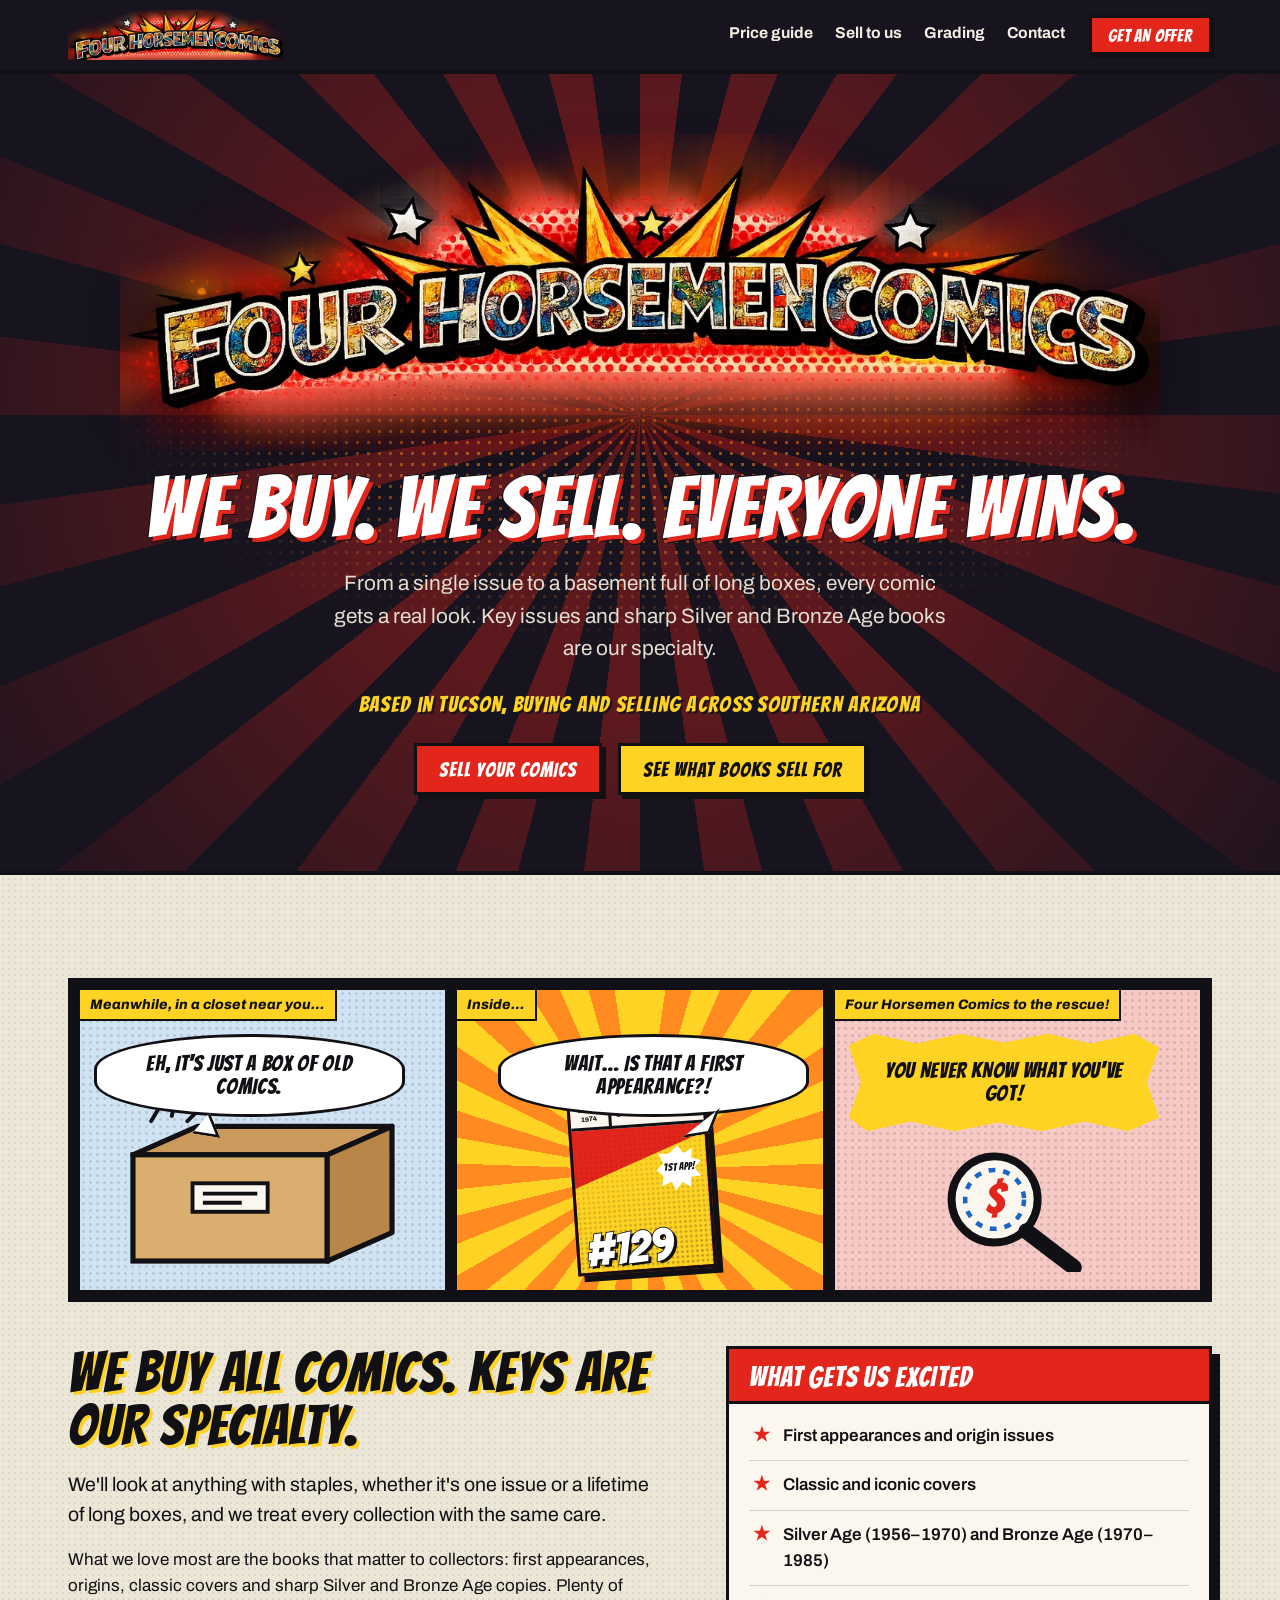
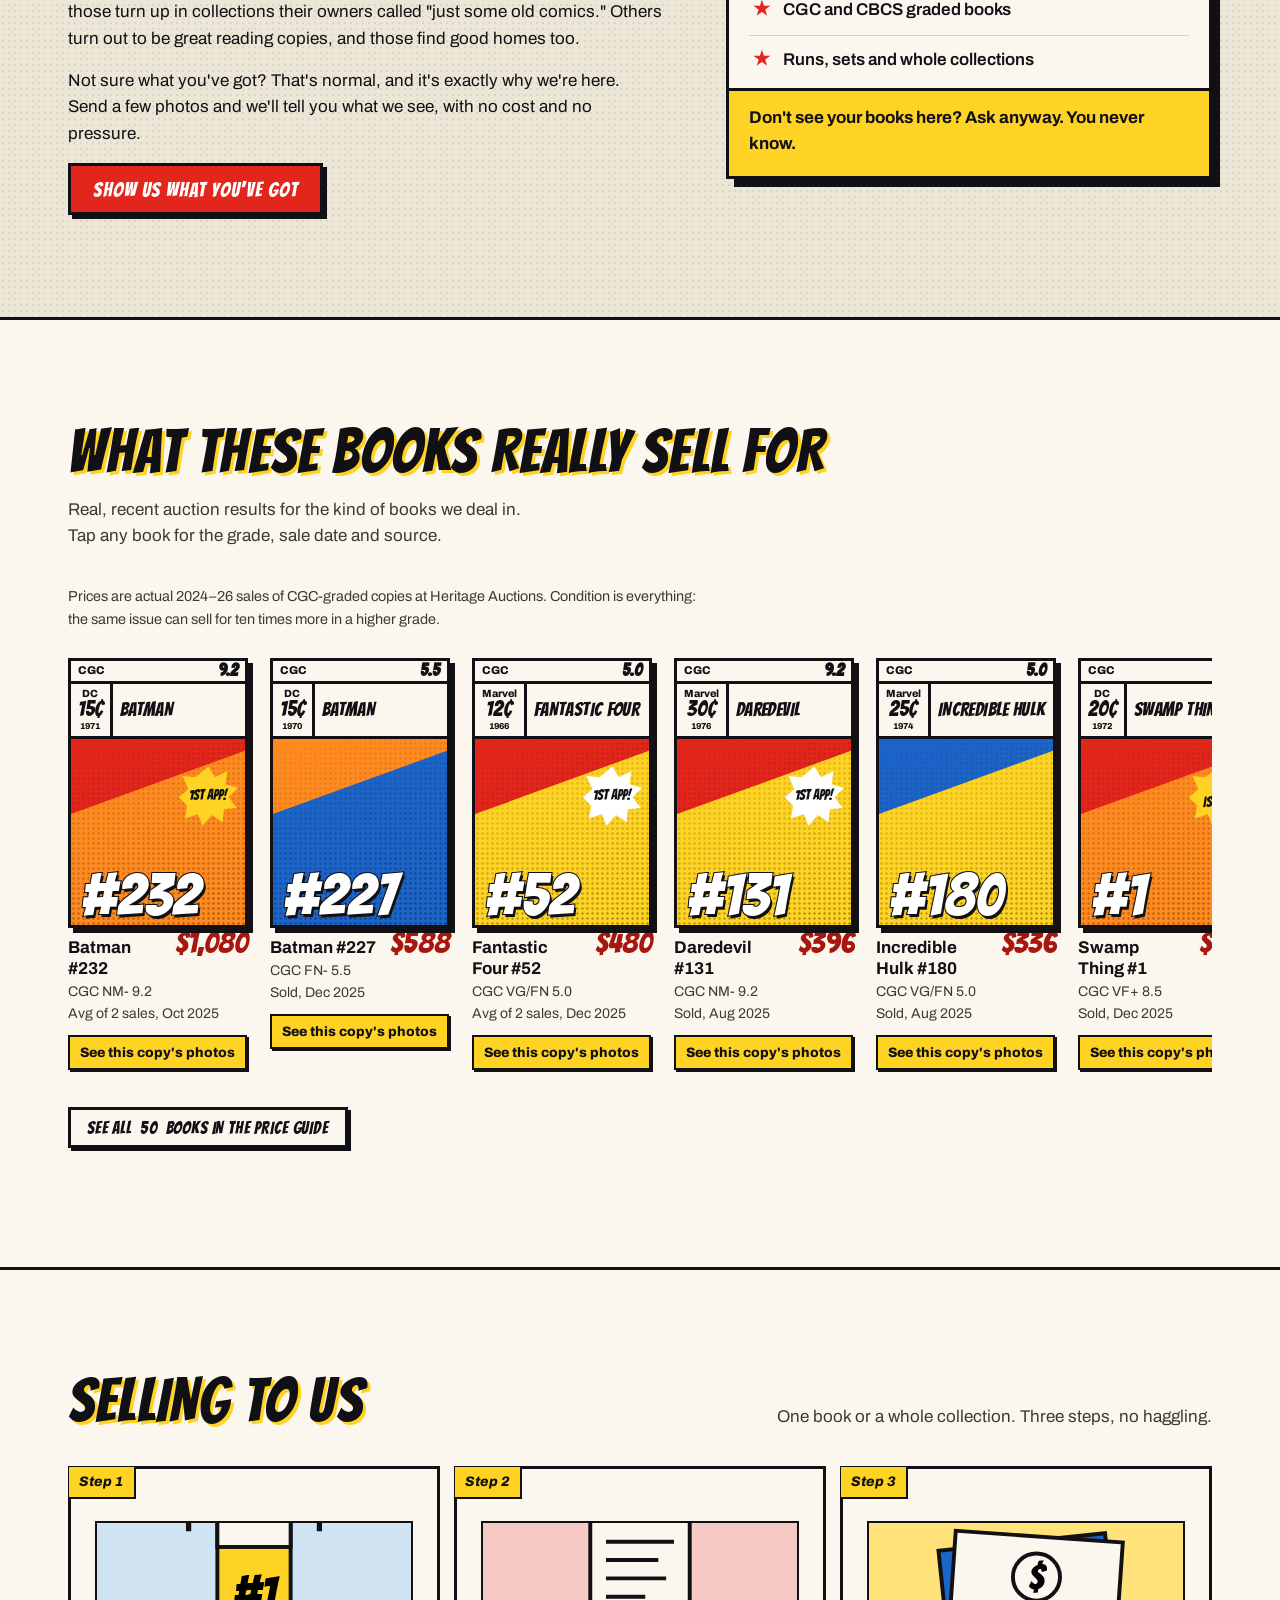
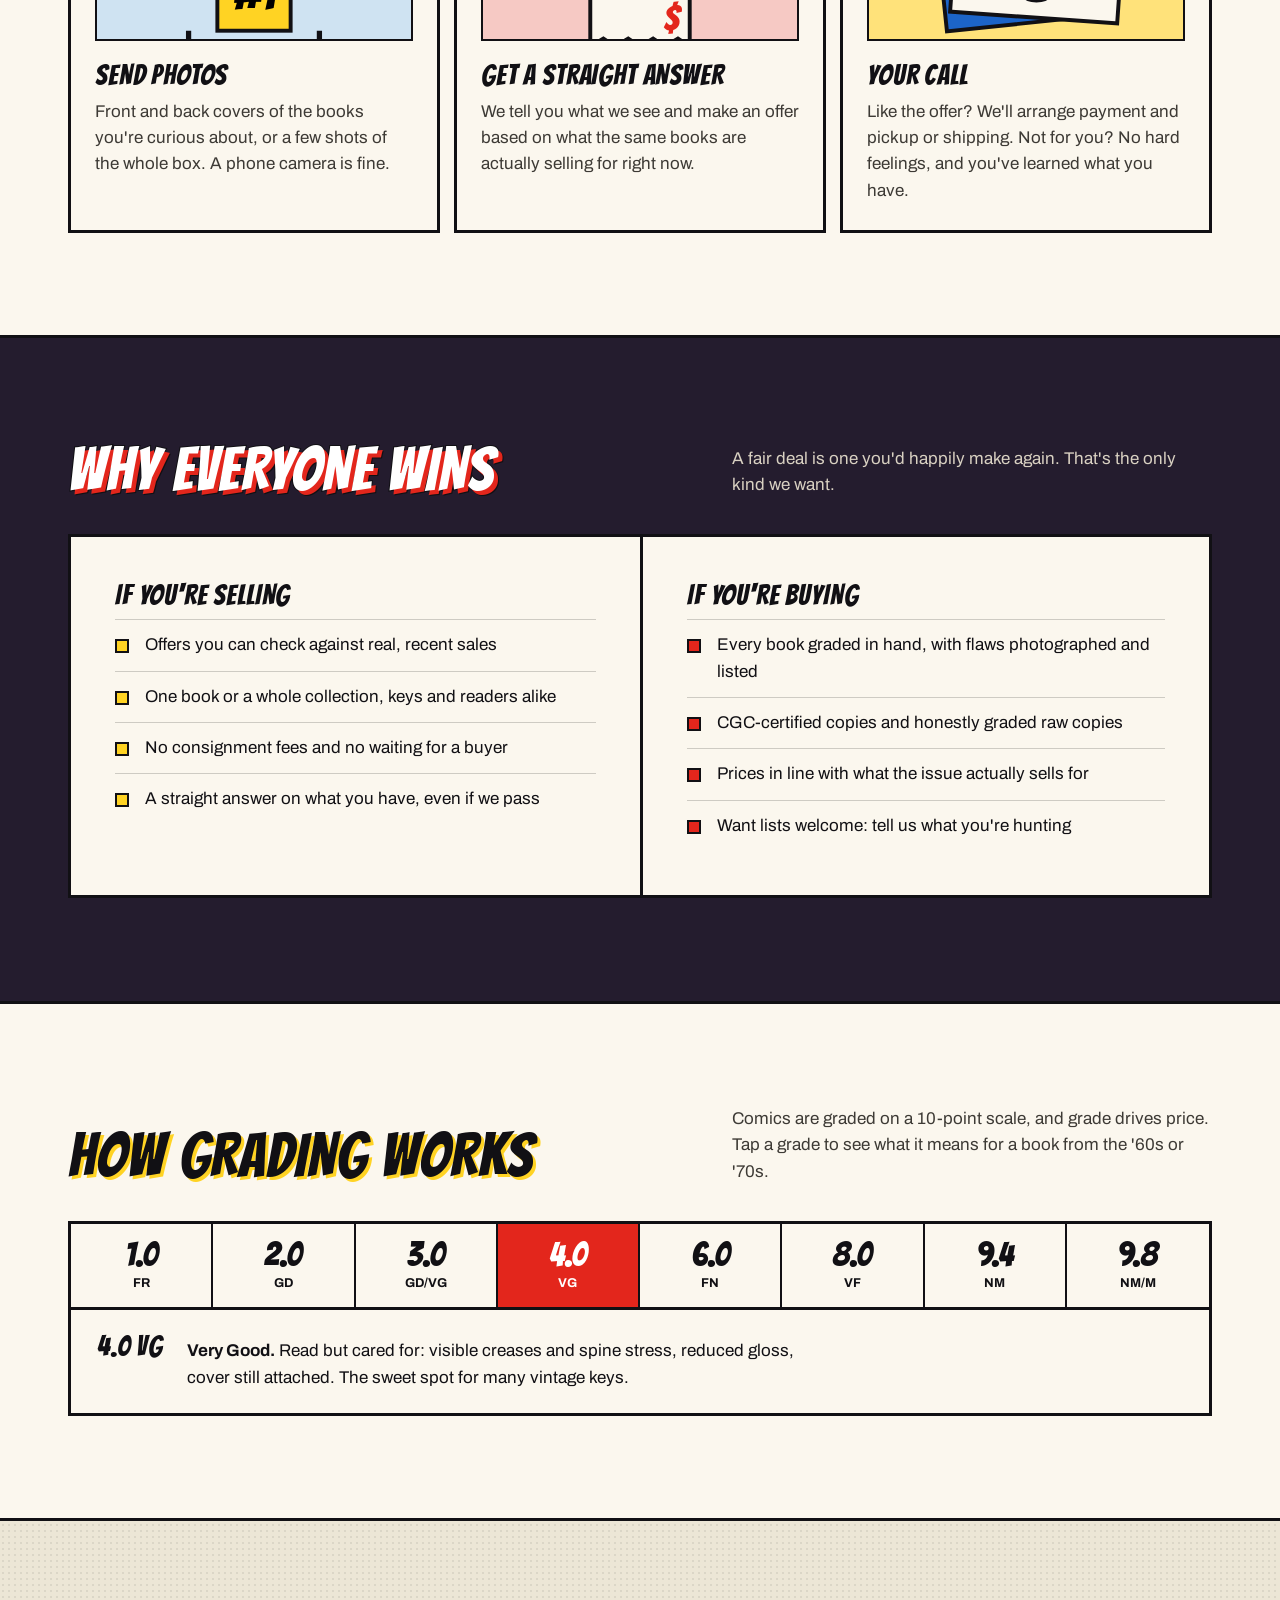
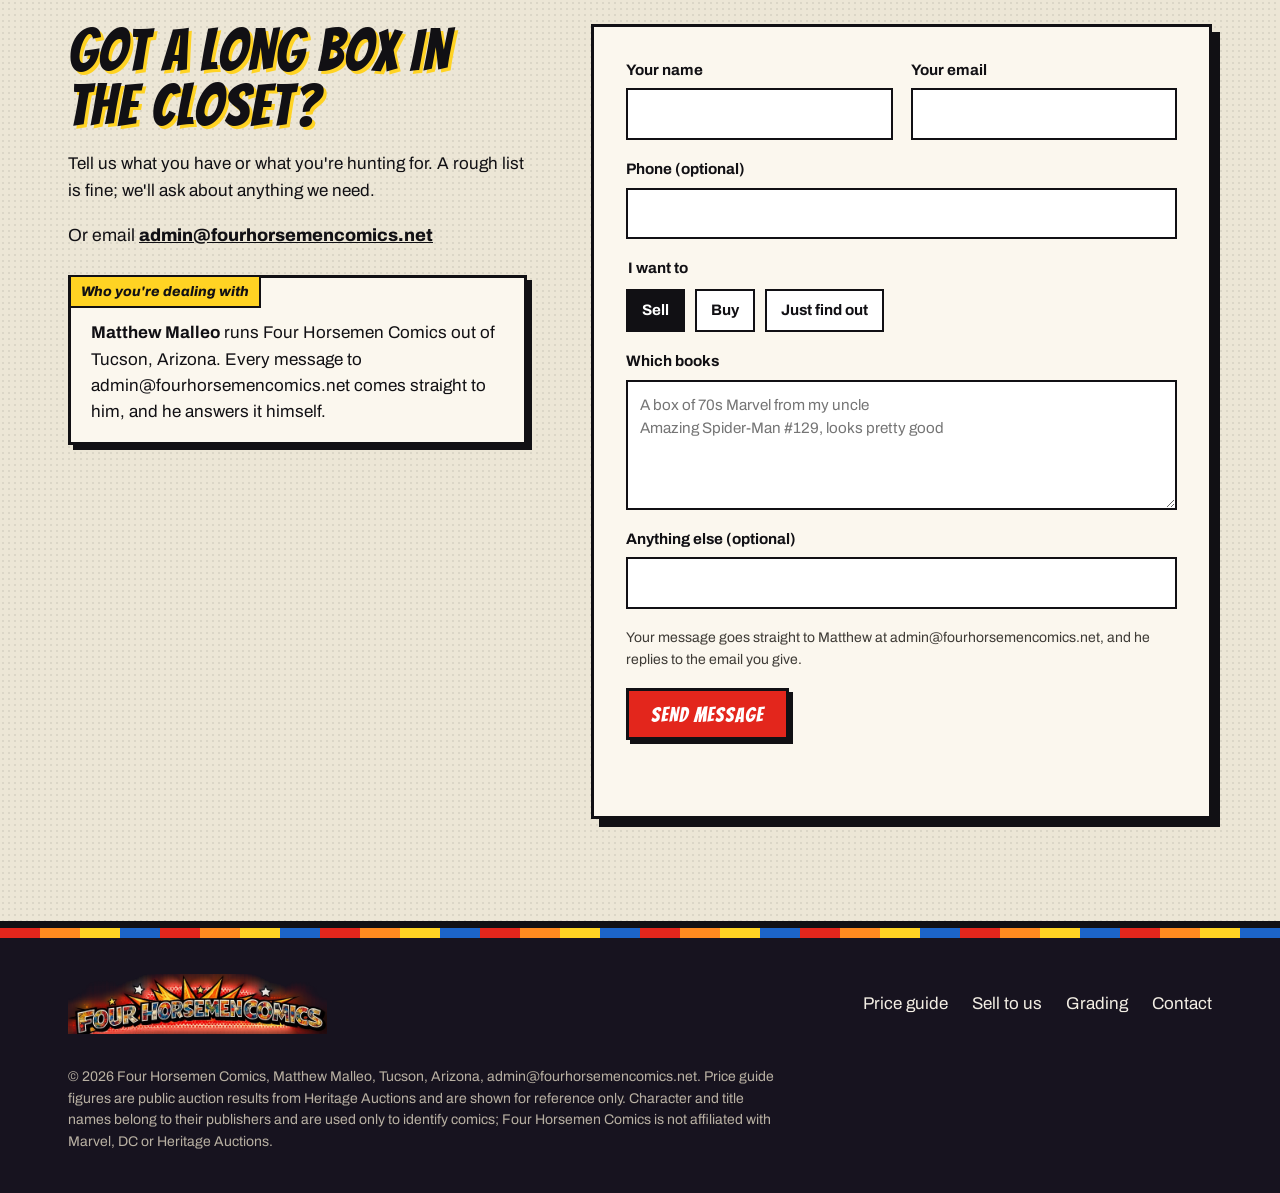
==== site/index.html @ 146f3c70 "Tucson / Southern Arizona; contact form sends straight to admin@ via /api/contact Co-Authored-By: Cl" ====
<!doctype html>
<html lang="en">
<head>
<meta charset="utf-8">
<meta name="viewport" content="width=device-width, initial-scale=1">
<title>Four Horsemen Comics | We buy and sell comics. Keys are our specialty.</title>
<meta name="description" content="Four Horsemen Comics, in Tucson, Arizona, buys and sells comics across Southern Arizona, from a single issue to whole collections, and specializes in key issues and high-grade Silver and Bronze Age books. Send photos for a free look.">
<link rel="icon" href="assets/logo.svg" type="image/svg+xml">
<meta name="theme-color" content="#17131F">
<meta property="og:title" content="Four Horsemen Comics">
<meta property="og:description" content="We buy. We sell. Everyone wins. You never know what's in the box.">
<meta property="og:type" content="website">
<meta property="og:url" content="https://fourhorsemencomics.net/">
<meta property="og:image" content="https://fourhorsemencomics.net/assets/og-image.jpg">
<link rel="preconnect" href="https://fonts.googleapis.com">
<link rel="preconnect" href="https://fonts.gstatic.com" crossorigin>
<link rel="stylesheet" href="https://fonts.googleapis.com/css2?family=Archivo:wght@400;600;700;800&family=Bangers&display=swap">
<link rel="stylesheet" href="assets/style.css?v=5">
</head>
<body>
<a class="visually-hidden" href="#main">Skip to content</a>

<header class="site-header">
  <div class="wrap">
    <a class="brand" href="./"><img src="assets/logo-header.webp" alt="Four Horsemen Comics" width="640" height="148"></a>
    <nav class="nav" id="nav" aria-label="Main">
      <a href="prices.html">Price guide</a>
      <a href="#sell">Sell to us</a>
      <a href="#grading">Grading</a>
      <a href="#contact">Contact</a>
    </nav>
    <a class="btn small red header-cta" href="#contact">Get an offer</a>
    <button class="btn small menu-btn" type="button" aria-expanded="false" aria-controls="nav">Menu</button>
  </div>
</header>

<main id="main">
  <section class="hero">
    <div class="wrap">
      <img class="hero-logo" data-slam src="assets/logo-hero.webp" alt="Four Horsemen Comics" width="1400" height="427">
      <h1 class="pow pow-light">We buy. We sell. Everyone wins.</h1>
      <p class="lede">From a single issue to a basement full of long boxes, every comic gets a real look. Key issues and sharp Silver and Bronze Age books are our specialty.</p>
      <p class="where">Based in Tucson, buying and selling across Southern Arizona</p>
      <div class="cta-row">
        <a class="btn red" href="#contact">Sell your comics</a>
        <a class="btn" href="prices.html">See what books sell for</a>
      </div>
    </div>
  </section>

  <section class="section" id="mission" aria-labelledby="mission-h">
    <div class="wrap">
      <div class="strip3" aria-label="A three-panel comic about finding a valuable book">
        <div class="panel p1">
          <span class="caption">Meanwhile, in a closet near you…</span>
          <p class="bubble">Eh, it's just a box of old comics.</p>
          <div class="art" aria-hidden="true">
            <svg viewBox="0 0 220 130" width="78%">
              <path d="M10 40 L60 18 L210 18 L160 40 Z" fill="#C99A5B" stroke="#111014" stroke-width="4" stroke-linejoin="round"/>
              <rect x="10" y="40" width="150" height="82" fill="#D9AE6E" stroke="#111014" stroke-width="4"/>
              <path d="M160 40 L210 18 L210 100 L160 122 Z" fill="#B88648" stroke="#111014" stroke-width="4" stroke-linejoin="round"/>
              <rect x="56" y="62" width="58" height="22" fill="#FBF7EE" stroke="#111014" stroke-width="3"/>
              <path d="M64 70h42M64 77h30" stroke="#111014" stroke-width="3"/>
              <path d="M24 14 l6 -10 M40 10 l2 -10 M52 14 l8 -8" stroke="#111014" stroke-width="3" stroke-linecap="round"/>
            </svg>
          </div>
        </div>
        <div class="panel p2">
          <span class="caption">Inside…</span>
          <p class="bubble right">Wait… is that a first appearance?!</p>
          <div class="art" id="strip-cover" aria-hidden="true"></div>
        </div>
        <div class="panel p3">
          <span class="caption">Four Horsemen Comics to the rescue!</span>
          <p class="bubble shout">You never know what you've got!</p>
          <div class="art" aria-hidden="true">
            <svg viewBox="0 0 200 120" width="62%">
              <circle cx="80" cy="56" r="38" fill="#FBF7EE" stroke="#111014" stroke-width="7"/>
              <circle cx="80" cy="56" r="26" fill="none" stroke="#1C64C8" stroke-width="4" stroke-dasharray="6 7"/>
              <path d="M108 84 L150 116" stroke="#111014" stroke-width="14" stroke-linecap="round"/>
              <text x="80" y="70" text-anchor="middle" font-family="Bangers, Impact" font-size="40" fill="#E3261C">$</text>
            </svg>
          </div>
        </div>
      </div>

      <div class="mission">
        <div>
          <h2 class="pow pow-dark" id="mission-h">We buy all comics. Keys are our specialty.</h2>
          <p class="big">We'll look at anything with staples, whether it's one issue or a lifetime of long boxes, and we treat every collection with the same care.</p>
          <p>What we love most are the books that matter to collectors: first appearances, origins, classic covers and sharp Silver and Bronze Age copies. Plenty of those turn up in collections their owners called "just some old comics." Others turn out to be great reading copies, and those find good homes too.</p>
          <p>Not sure what you've got? That's normal, and it's exactly why we're here. Send a few photos and we'll tell you what we see, with no cost and no pressure.</p>
          <div class="cta-row"><a class="btn red" href="#contact">Show us what you've got</a></div>
        </div>
        <aside class="lookfor">
          <h3>What gets us excited</h3>
          <ul>
            <li>First appearances and origin issues</li>
            <li>Classic and iconic covers</li>
            <li>Silver Age (1956–1970) and Bronze Age (1970–1985)</li>
            <li>CGC and CBCS graded books</li>
            <li>Runs, sets and whole collections</li>
          </ul>
          <p>Don't see your books here? Ask anyway. You never know.</p>
        </aside>
      </div>
    </div>
  </section>

  <section class="section alt" aria-labelledby="market-h">
    <div class="wrap">
      <div class="section-head">
        <h2 class="pow pow-dark" id="market-h">What these books really sell for</h2>
        <p>Real, recent auction results for the kind of books we deal in. Tap any book for the grade, sale date and source.</p>
      </div>
      <p class="data-note" id="market-note">Prices are actual 2024–26 sales of CGC-graded copies at Heritage Auctions. Condition is everything: the same issue can sell for ten times more in a higher grade.</p>
      <div class="strip" id="market-strip"></div>
      <p><a class="btn ghost small" href="prices.html">See all <span id="market-count">50</span> books in the price guide</a></p>
    </div>
  </section>

  <section class="section" id="sold-by-us" aria-labelledby="sold-h" hidden>
    <div class="wrap">
      <div class="section-head">
        <h2 class="pow pow-dark" id="sold-h">Sold by Four Horsemen</h2>
        <p>Books we've sold, with the grade and the price they brought.</p>
      </div>
      <div class="strip" id="sold-strip"></div>
    </div>
  </section>

  <section class="section alt" id="sell" aria-labelledby="sell-h">
    <div class="wrap">
      <div class="section-head">
        <h2 class="pow pow-dark" id="sell-h">Selling to us</h2>
        <p>One book or a whole collection. Three steps, no haggling.</p>
      </div>
      <ol class="panels">
        <li class="panel">
          <span class="caption">Step 1</span>
          <div class="art" style="background:#CFE3F2">
            <svg viewBox="0 0 240 120" width="100%" height="100%" preserveAspectRatio="xMidYMid slice" aria-hidden="true">
              <rect x="92" y="14" width="56" height="84" fill="#FFD323" stroke="#111014" stroke-width="3"/>
              <rect x="92" y="14" width="56" height="20" fill="#FBF7EE" stroke="#111014" stroke-width="3"/>
              <text x="120" y="82" font-family="Bangers, Impact" font-size="36" text-anchor="middle">#1</text>
              <path d="M70 6h16M70 6v16M170 6h-16M170 6v16M70 114h16M70 114v-16M170 114h-16M170 114v-16" stroke="#111014" stroke-width="4" fill="none"/>
            </svg>
          </div>
          <h3>Send photos</h3>
          <p>Front and back covers of the books you're curious about, or a few shots of the whole box. A phone camera is fine.</p>
        </li>
        <li class="panel">
          <span class="caption">Step 2</span>
          <div class="art" style="background:#F6C9C4">
            <svg viewBox="0 0 240 120" width="100%" height="100%" preserveAspectRatio="xMidYMid slice" aria-hidden="true">
              <path d="M82 10h76v100l-9-6-10 6-9-6-10 6-9-6-10 6-9-6-10 6z" fill="#FBF7EE" stroke="#111014" stroke-width="3"/>
              <path d="M94 30h52M94 44h40M94 58h46M94 72h30" stroke="#111014" stroke-width="3"/>
              <text x="150" y="98" font-family="Bangers, Impact" font-size="28" text-anchor="end" fill="#E3261C">$</text>
            </svg>
          </div>
          <h3>Get a straight answer</h3>
          <p>We tell you what we see and make an offer based on what the same books are actually selling for right now.</p>
        </li>
        <li class="panel">
          <span class="caption">Step 3</span>
          <div class="art" style="background:#FFE27A">
            <svg viewBox="0 0 240 120" width="100%" height="100%" preserveAspectRatio="xMidYMid slice" aria-hidden="true">
              <rect x="56" y="30" width="128" height="62" fill="#1C64C8" stroke="#111014" stroke-width="3" transform="rotate(-6 120 61)"/>
              <rect x="64" y="26" width="128" height="62" fill="#FBF7EE" stroke="#111014" stroke-width="3" transform="rotate(4 128 57)"/>
              <circle cx="128" cy="57" r="18" fill="none" stroke="#111014" stroke-width="3"/>
              <text x="128" y="67" font-family="Bangers, Impact" font-size="28" text-anchor="middle">$</text>
            </svg>
          </div>
          <h3>Your call</h3>
          <p>Like the offer? We'll arrange payment and pickup or shipping. Not for you? No hard feelings, and you've learned what you have.</p>
        </li>
      </ol>
    </div>
  </section>

  <section class="section dark" id="why" aria-labelledby="why-h">
    <div class="wrap">
      <div class="section-head">
        <h2 class="pow pow-light" id="why-h">Why everyone wins</h2>
        <p>A fair deal is one you'd happily make again. That's the only kind we want.</p>
      </div>
      <div class="split">
        <div class="sellers">
          <h3>If you're selling</h3>
          <ul>
            <li>Offers you can check against real, recent sales</li>
            <li>One book or a whole collection, keys and readers alike</li>
            <li>No consignment fees and no waiting for a buyer</li>
            <li>A straight answer on what you have, even if we pass</li>
          </ul>
        </div>
        <div class="buyers">
          <h3>If you're buying</h3>
          <ul>
            <li>Every book graded in hand, with flaws photographed and listed</li>
            <li>CGC-certified copies and honestly graded raw copies</li>
            <li>Prices in line with what the issue actually sells for</li>
            <li>Want lists welcome: tell us what you're hunting</li>
          </ul>
        </div>
      </div>
    </div>
  </section>

  <section class="section alt" id="grading" aria-labelledby="grading-h">
    <div class="wrap">
      <div class="section-head">
        <h2 class="pow pow-dark" id="grading-h">How grading works</h2>
        <p>Comics are graded on a 10-point scale, and grade drives price. Tap a grade to see what it means for a book from the '60s or '70s.</p>
      </div>
      <div class="scale" id="scale" role="group" aria-label="Grades"></div>
      <div class="grade-detail" id="grade-detail" aria-live="polite"></div>
    </div>
  </section>

  <section class="section" id="contact" aria-labelledby="contact-h">
    <div class="wrap contact">
      <div>
        <h2 class="pow pow-dark" id="contact-h">Got a long box in the closet?</h2>
        <p>Tell us what you have or what you're hunting for. A rough list is fine; we'll ask about anything we need.</p>
        <p class="mail-line" data-email-wrap>Or email <a data-email href="mailto:admin@fourhorsemencomics.net">admin@fourhorsemencomics.net</a></p>
        <div class="owner-card">
          <p class="caption">Who you're dealing with</p>
          <p><strong>Matthew Malleo</strong> runs Four Horsemen Comics out of Tucson, Arizona. Every message to admin@fourhorsemencomics.net comes straight to him, and he answers it himself.</p>
        </div>
      </div>
      <form class="form" id="contact-form" novalidate>
        <div class="row">
          <label>Your name <input name="name" autocomplete="name" required></label>
          <label>Your email <input name="email" type="email" autocomplete="email" inputmode="email" required></label>
        </div>
        <label>Phone (optional) <input name="phone" type="tel" autocomplete="tel"></label>
        <label class="hp" aria-hidden="true">Leave this empty <input name="website" tabindex="-1" autocomplete="off"></label>
        <fieldset>
          <legend>I want to</legend>
          <label class="chip"><input type="radio" name="intent" value="Sell" checked><span>Sell</span></label>
          <label class="chip"><input type="radio" name="intent" value="Buy"><span>Buy</span></label>
          <label class="chip"><input type="radio" name="intent" value="Get a book looked at"><span>Just find out</span></label>
        </fieldset>
        <label>Which books <textarea name="books" placeholder="A box of 70s Marvel from my uncle&#10;Amazing Spider-Man #129, looks pretty good" required></textarea></label>
        <label>Anything else (optional) <input name="message"></label>
        <p class="hint">Your message goes straight to Matthew at admin@fourhorsemencomics.net, and he replies to the email you give.</p>
        <div><button class="btn red" type="submit">Send message</button></div>
        <p class="form-status" id="form-status" role="status"></p>
      </form>
    </div>
  </section>
</main>

<footer class="site-footer">
  <div class="burst-bar" aria-hidden="true"></div>
  <div class="wrap">
    <a class="brand" href="./"><img src="assets/logo-header.webp" alt="Four Horsemen Comics" width="640" height="148"></a>
    <nav aria-label="Footer">
      <a href="prices.html">Price guide</a>
      <a href="#sell">Sell to us</a>
      <a href="#grading">Grading</a>
      <a href="#contact">Contact</a>
    </nav>
    <p class="fine">© <span id="year">2026</span> Four Horsemen Comics, Matthew Malleo, Tucson, Arizona, <a href="mailto:admin@fourhorsemencomics.net">admin@fourhorsemencomics.net</a>. Price guide figures are public auction results from Heritage Auctions and are shown for reference only. Character and title names belong to their publishers and are used only to identify comics; Four Horsemen Comics is not affiliated with Marvel, DC or Heritage Auctions.</p>
  </div>
</footer>

<dialog class="detail" aria-label="Book details">
  <button class="btn small detail-close" type="button">Close</button>
  <div class="detail-body"></div>
</dialog>

<script src="assets/app.js?v=5" defer></script>
</body>
</html>
---- site/assets/style.css ----
/* Four Horsemen Comics. Built around the owner's logo: a red-hot starburst, halftone glow and
   collage lettering. Dark "night sky" panels for the big moments, newsprint for reading. */
:root {
  --paper: #ECE6D6;
  --paper-hi: #FBF7EE;
  --ink: #111014;
  --ink-soft: #3D3A35;
  --night: #17131F;
  --night-2: #241C2E;
  --red: #E3261C;
  --red-dark: #A8170F;
  --orange: #FF8A1F;
  --yellow: #FFD323;
  --blue: #1C64C8;
  --rule: 3px solid var(--ink);
  --display: "Bangers", "Impact", "Arial Narrow", sans-serif;
  --body: "Archivo", "Helvetica Neue", Arial, sans-serif;
  --gutter: clamp(16px, 4vw, 48px);
  --max: 1240px;
}

*, *::before, *::after { box-sizing: border-box; }
html { -webkit-text-size-adjust: 100%; }
body {
  margin: 0; background-color: var(--paper); color: var(--ink);
  background-image: radial-gradient(rgba(0,0,0,.07) 1px, transparent 1.3px); background-size: 6px 6px;
  font-family: var(--body); font-size: 1.0625rem; line-height: 1.55;
}
img, svg { display: block; max-width: 100%; }
a { color: inherit; }
:focus-visible { outline: 3px solid var(--blue); outline-offset: 3px; }
.wrap { max-width: var(--max); margin: 0 auto; padding: 0 var(--gutter); }
.visually-hidden { position: absolute !important; width: 1px; height: 1px; overflow: hidden; clip: rect(0 0 0 0); white-space: nowrap; }

/* comic lettering: Bangers with an ink outline and an offset drop */
.pow { font-family: var(--display); font-weight: 400; letter-spacing: .02em; line-height: .95; text-transform: uppercase; }
.pow-light { color: #fff; -webkit-text-stroke: 2px var(--ink); paint-order: stroke fill; text-shadow: 4px 4px 0 var(--red), 5px 5px 0 var(--ink); }
.pow-dark { color: var(--ink); text-shadow: 3px 3px 0 var(--yellow); }

/* ---------- header ---------- */
.site-header { background: var(--night); border-bottom: 4px solid var(--ink); position: sticky; top: 0; z-index: 20; }
.site-header .wrap { display: flex; align-items: center; gap: 24px; min-height: 70px; }
.brand { margin-right: auto; display: block; }
.brand img { height: 50px; width: auto; }
.nav { display: flex; gap: 22px; align-items: center; }
.nav a { color: #F3EEE4; text-decoration: none; font-weight: 700; font-size: .98rem; padding: 6px 0; border-bottom: 3px solid transparent; }
.nav a:hover, .nav a[aria-current="page"] { border-bottom-color: var(--yellow); }

.btn {
  display: inline-flex; align-items: center; justify-content: center; gap: 8px; cursor: pointer;
  font: 400 1.25rem/1 var(--display); letter-spacing: .05em; text-transform: uppercase; text-decoration: none;
  padding: 14px 22px 12px; border: var(--rule); background: var(--yellow); color: var(--ink);
  box-shadow: 4px 4px 0 var(--ink); transition: transform .12s, box-shadow .12s;
}
.btn:hover { transform: translate(-1px, -1px); box-shadow: 5px 5px 0 var(--ink); }
.btn:active { transform: translate(3px, 3px); box-shadow: 1px 1px 0 var(--ink); }
.btn.red { background: var(--red); color: #fff; }
.btn.ghost { background: var(--paper-hi); }
.btn.small { font-size: 1.05rem; padding: 10px 16px 8px; box-shadow: 3px 3px 0 var(--ink); }
.btn.menu-btn { display: none; }

@media (max-width: 900px) {
  .btn.menu-btn { display: inline-flex; box-shadow: none; }
  .nav { display: none; position: absolute; left: 0; right: 0; top: 100%; flex-direction: column; align-items: stretch; gap: 0; background: var(--night); border-bottom: 4px solid var(--ink); }
  .nav.open { display: flex; }
  .nav a { padding: 14px var(--gutter); border-bottom: 1px solid rgba(255,255,255,.12); }
  .header-cta { display: none; }
  .brand img { height: 42px; }
}

/* ---------- hero: the logo on a starburst ---------- */
.hero { position: relative; overflow: hidden; background: var(--night); color: #F3EEE4; border-bottom: 4px solid var(--ink); isolation: isolate; }
.hero::before { /* rays */
  content: ""; position: absolute; inset: -40%; z-index: -2;
  background: repeating-conic-gradient(from 0deg at 50% 46%, rgba(227,38,28,.34) 0 7deg, transparent 7deg 15deg);
  -webkit-mask-image: radial-gradient(circle at 50% 46%, #000 0 22%, transparent 62%);
          mask-image: radial-gradient(circle at 50% 46%, #000 0 22%, transparent 62%);
}
.hero::after { /* halftone glow */
  content: ""; position: absolute; inset: 0; z-index: -1;
  background: radial-gradient(rgba(255,138,31,.55) 1.6px, transparent 2px) 0 0 / 11px 11px;
  -webkit-mask-image: radial-gradient(ellipse 55% 38% at 50% 44%, #000 0 30%, transparent 75%);
          mask-image: radial-gradient(ellipse 55% 38% at 50% 44%, #000 0 30%, transparent 75%);
}
.hero .wrap { text-align: center; padding-top: clamp(28px, 5vw, 60px); padding-bottom: clamp(44px, 6vw, 76px); }
.hero-logo { width: min(1040px, 100%); height: auto; margin: 0 auto; filter: drop-shadow(0 10px 18px rgba(0,0,0,.5)); }
.hero-logo.loading { animation: slam .7s cubic-bezier(.2,1.6,.4,1) both; }
@keyframes slam { 0% { transform: scale(.6) rotate(-4deg); opacity: 0; } 60% { opacity: 1; } 100% { transform: none; } }
.hero h1 { font-size: clamp(2.6rem, 7.5vw, 5.4rem); margin: clamp(4px, 1.5vw, 16px) 0 18px; }
.hero .lede { max-width: 52ch; margin: 0 auto 30px; font-size: clamp(1.05rem, 2.2vw, 1.3rem); color: #E4DDD0; }
.hero .cta-row { justify-content: center; }
.cta-row { display: flex; flex-wrap: wrap; gap: 16px; }
@media (prefers-reduced-motion: reduce) { .hero-logo.loading { animation: none; } }

/* ---------- sections ---------- */
.section { padding: clamp(56px, 8vw, 104px) 0; border-bottom: var(--rule); }
.section.alt { background: var(--paper-hi); }
.section.dark { background: var(--night-2); color: #F3EEE4; }
.section-head { display: flex; flex-wrap: wrap; align-items: end; justify-content: space-between; gap: 16px 32px; margin-bottom: 36px; }
.section-head h2 { font-size: clamp(2.4rem, 5.5vw, 3.8rem); margin: 0; }
.section-head p { margin: 0; max-width: 48ch; color: var(--ink-soft); }
.section.dark .section-head p { color: #D9D1C2; }
h3 { font-family: var(--display); font-weight: 400; letter-spacing: .03em; font-size: 1.75rem; line-height: 1; margin: 0 0 10px; text-transform: uppercase; }

/* caption box: the yellow narration box of a comic panel */
.caption { display: inline-block; background: var(--yellow); color: var(--ink); border: 2px solid var(--ink); padding: 4px 10px; font-weight: 800; font-size: .86rem; font-style: italic; }

/* ---------- "you never know" comic strip ---------- */
.strip3 { display: grid; grid-template-columns: 1fr 1fr 1fr; gap: 12px; padding: 12px; background: var(--ink); margin-bottom: 44px; }
.strip3 .panel { position: relative; background: var(--paper-hi); min-height: 300px; overflow: hidden; display: flex; flex-direction: column; justify-content: flex-end; }
.strip3 .panel .caption { position: absolute; top: 0; left: 0; border-width: 0 2px 2px 0; z-index: 2; }
.strip3 .art { position: absolute; inset: 0; display: grid; place-items: end center; padding-bottom: 18px; }
.strip3 .p1 { background: radial-gradient(rgba(0,0,0,.12) 1.2px, transparent 1.6px) 0 0 / 7px 7px, #CFE3F2; }
.strip3 .p2 { background: repeating-conic-gradient(from 0deg at 50% 60%, #FFD323 0 8deg, #FF8A1F 8deg 16deg); }
.strip3 .p3 { background: radial-gradient(rgba(0,0,0,.12) 1.2px, transparent 1.6px) 0 0 / 7px 7px, #F6C9C4; }
.bubble { position: relative; z-index: 3; margin: 44px 14px auto; align-self: flex-start; max-width: 85%; background: #fff; border: 3px solid var(--ink); border-radius: 50% / 42%; padding: 16px 20px; font-family: var(--display); font-size: 1.35rem; letter-spacing: .03em; line-height: 1.05; text-align: center; text-transform: uppercase; }
.bubble::after { content: ""; position: absolute; left: 30%; bottom: -22px; width: 26px; height: 26px; background: #fff; border-right: 3px solid var(--ink); border-bottom: 3px solid var(--ink); transform: skewX(30deg) rotate(10deg); clip-path: polygon(100% 0, 100% 100%, 0 100%); }
.bubble.right { align-self: flex-end; }
.bubble.right::after { left: auto; right: 30%; transform: skewX(-30deg) rotate(-10deg); }
.bubble.shout { border-radius: 0; clip-path: polygon(0 12%,8% 0,22% 10%,36% 0,50% 9%,64% 0,78% 10%,92% 0,100% 14%,96% 50%,100% 86%,90% 100%,76% 90%,62% 100%,48% 91%,34% 100%,20% 90%,6% 100%,0 86%,4% 50%); background: var(--yellow); padding: 26px 26px; border: 0; }
.bubble.shout::after { display: none; }
.strip3 .cover { width: 38%; transform: rotate(-4deg); box-shadow: 6px 6px 0 var(--ink); }
@media (max-width: 860px) { .strip3 { grid-template-columns: 1fr; } .strip3 .panel { min-height: 260px; } }

.mission { display: grid; grid-template-columns: minmax(0, 1.1fr) minmax(0, .9fr); gap: clamp(28px, 5vw, 64px); align-items: start; }
.mission h2 { font-size: clamp(2.3rem, 5vw, 3.5rem); margin: 0 0 18px; }
.mission p { margin: 0 0 16px; max-width: 60ch; }
.mission p.big { font-size: 1.22rem; }
.lookfor { border: var(--rule); background: var(--paper-hi); box-shadow: 8px 8px 0 var(--ink); }
.lookfor h3 { background: var(--red); color: #fff; margin: 0; padding: 14px 20px 10px; border-bottom: var(--rule); }
.lookfor ul { list-style: none; margin: 0; padding: 8px 20px 4px; }
.lookfor li { padding: 11px 0 11px 34px; border-bottom: 1px solid rgba(0,0,0,.15); position: relative; font-weight: 600; }
.lookfor li:last-child { border-bottom: 0; }
.lookfor li::before { content: "★"; position: absolute; left: 4px; top: 8px; color: var(--red); font-size: 1.2rem; }
.lookfor p { margin: 0; padding: 14px 20px 18px; border-top: var(--rule); background: var(--yellow); font-weight: 700; }
@media (max-width: 860px) { .mission { grid-template-columns: 1fr; } }

/* ---------- generated covers ---------- */
.cover {
  --c1: var(--blue); --c2: var(--red);
  position: relative; aspect-ratio: 2 / 3; border: var(--rule); background: var(--c1);
  overflow: hidden; color: var(--ink); isolation: isolate; container-type: inline-size;
}
.cover::before { content: ""; position: absolute; inset: 0; z-index: -2; background: var(--c2); clip-path: polygon(0 58%, 100% 34%, 100% 100%, 0 100%); }
.cover::after { content: ""; position: absolute; inset: 0; z-index: -1; background-image: radial-gradient(rgba(0,0,0,.28) 1.1px, transparent 1.5px); background-size: 5px 5px; -webkit-mask-image: linear-gradient(160deg, transparent 20%, #000 95%); mask-image: linear-gradient(160deg, transparent 20%, #000 95%); }
.cover .cv-top { display: flex; justify-content: space-between; align-items: stretch; border-bottom: 3px solid var(--ink); background: var(--paper-hi); }
.cover .cv-box { border-right: 3px solid var(--ink); padding: 3cqw 4cqw; text-align: center; font-weight: 800; line-height: 1; font-size: 6cqw; }
.cover .cv-box b { display: block; font-family: var(--display); font-weight: 400; font-size: 12cqw; }
.cover .cv-box i { display: block; font-style: normal; font-size: 5cqw; margin-top: 1cqw; }
.cover .cv-title { flex: 1; padding: 3cqw 4cqw; font-family: var(--display); letter-spacing: .02em; text-transform: uppercase; line-height: .9; font-size: 11cqw; display: flex; align-items: center; }
.cover .cv-num { position: absolute; left: 5cqw; bottom: 3cqw; font-family: var(--display); font-size: 34cqw; line-height: .8; color: #fff; -webkit-text-stroke: 1.2cqw var(--ink); paint-order: stroke fill; text-shadow: 1.6cqw 1.6cqw 0 var(--ink); }
.cover .cv-slab { position: absolute; left: 0; right: 0; top: 0; height: 13cqw; background: var(--paper-hi); border-bottom: 3px solid var(--ink); display: flex; align-items: center; justify-content: space-between; padding: 0 4cqw; font-weight: 800; font-size: 6.5cqw; z-index: 2; }
.cover .cv-slab span:last-child { font-family: var(--display); font-size: 10cqw; }
.cover.slabbed .cv-top { margin-top: 13cqw; }
.cover .cv-burst { position: absolute; right: 4cqw; top: 40%; width: 34cqw; aspect-ratio: 1; display: grid; place-items: center; text-align: center; background: var(--yellow); font-family: var(--display); font-size: 8cqw; line-height: 1; padding: 5cqw; clip-path: polygon(50% 0,61% 18%,82% 8%,79% 30%,100% 36%,84% 52%,98% 70%,76% 72%,74% 94%,56% 82%,40% 100%,32% 80%,10% 88%,14% 66%,0 52%,16% 38%,6% 16%,28% 18%); }
.cover img.photo { position: absolute; inset: 0; width: 100%; height: 100%; object-fit: cover; z-index: 1; }

/* ---------- price cards ---------- */
.grid { display: grid; grid-template-columns: repeat(auto-fill, minmax(190px, 1fr)); gap: 28px 22px; }
.card-wrap { display: flex; flex-direction: column; gap: 10px; }
.photo-link { align-self: flex-start; display: inline-block; font-weight: 800; font-size: .85rem; text-decoration: none; color: var(--ink); background: var(--yellow); border: 2px solid var(--ink); padding: 5px 10px; box-shadow: 2px 2px 0 var(--ink); }
.photo-link:hover { background: #fff; }
.card { flex-direction: column; gap: 12px; text-align: left; background: none; border: 0; padding: 0; font: inherit; color: inherit; cursor: pointer; }
.card .cover { box-shadow: 5px 5px 0 var(--ink); transition: transform .15s, box-shadow .15s; }
.card:hover .cover, .card:focus-visible .cover { transform: translate(-2px, -2px) rotate(-1deg); box-shadow: 7px 7px 0 var(--ink); }
.card-meta { display: grid; grid-template-columns: 1fr auto; gap: 2px 12px; align-items: baseline; }
.card-meta .t { font-weight: 700; line-height: 1.25; }
.card-meta .p { font-family: var(--display); font-size: 1.85rem; line-height: 1; color: var(--red-dark); }
.card-meta .g { grid-column: 1 / -1; font-size: .875rem; color: var(--ink-soft); }
.strip { display: grid; grid-auto-flow: column; grid-auto-columns: minmax(180px, 1fr); gap: 22px; overflow-x: auto; padding: 4px 8px 20px 0; scroll-snap-type: x proximity; }
.strip .card-wrap { scroll-snap-align: start; }
.data-note { margin: 0 0 24px; font-size: .9rem; color: var(--ink-soft); max-width: 80ch; }
@media (max-width: 520px) { .grid { grid-template-columns: repeat(2, minmax(0, 1fr)); gap: 24px 14px; } .card-meta .p { font-size: 1.5rem; } }

/* ---------- three steps ---------- */
.panels { display: grid; grid-template-columns: repeat(3, 1fr); gap: 14px; list-style: none; margin: 0; padding: 0; }
.panels .panel { border: var(--rule); background: var(--paper-hi); padding: 0 0 26px; position: relative; display: flex; flex-direction: column; }
.panels .panel .caption { align-self: flex-start; margin: -2px 0 22px -2px; border-width: 0 2px 2px 0; }
.panels .art { height: 120px; margin: 0 24px 20px; border: 2px solid var(--ink); position: relative; overflow: hidden; }
.panels h3, .panels p { margin-left: 24px; margin-right: 24px; }
.panels p { margin-top: 0; margin-bottom: 0; color: var(--ink-soft); }
@media (max-width: 860px) { .panels { grid-template-columns: 1fr; } }

/* ---------- win-win ---------- */
.split { display: grid; grid-template-columns: 1fr 1fr; border: var(--rule); background: var(--paper-hi); color: var(--ink); }
.split > div { padding: clamp(24px, 4vw, 44px); }
.split > div + div { border-left: var(--rule); }
.split ul { margin: 0; padding: 0; list-style: none; }
.split li { padding: 12px 0 12px 30px; border-top: 1px solid rgba(0,0,0,.18); position: relative; }
.split li::before { content: ""; position: absolute; left: 0; top: 19px; width: 14px; height: 14px; border: 2px solid var(--ink); }
.split .sellers li::before { background: var(--yellow); }
.split .buyers li::before { background: var(--red); }
@media (max-width: 760px) { .split { grid-template-columns: 1fr; } .split > div + div { border-left: 0; border-top: var(--rule); } }

/* ---------- grading scale ---------- */
.scale { display: grid; grid-template-columns: repeat(8, 1fr); border: var(--rule); }
.scale button { font: inherit; border: 0; border-right: 2px solid var(--ink); background: var(--paper-hi); padding: 14px 4px; cursor: pointer; display: flex; flex-direction: column; align-items: center; gap: 2px; color: var(--ink); }
.scale button:last-child { border-right: 0; }
.scale button b { font-family: var(--display); font-weight: 400; font-size: 2.1rem; line-height: 1; }
.scale button span { font-size: .8rem; font-weight: 700; }
.scale button[aria-pressed="true"] { background: var(--red); color: #fff; }
.grade-detail { border: var(--rule); border-top: 0; background: var(--paper-hi); padding: 22px 26px; display: grid; grid-template-columns: auto 1fr; gap: 6px 24px; align-items: baseline; }
.grade-detail h3 { margin: 0; }
.grade-detail p { margin: 0; max-width: 62ch; }
@media (max-width: 680px) {
  .scale { grid-template-columns: repeat(4, 1fr); }
  .scale button:nth-child(4) { border-right: 0; }
  .scale button:nth-child(-n+4) { border-bottom: 2px solid var(--ink); }
  .grade-detail { grid-template-columns: 1fr; }
}

/* ---------- contact ---------- */
.contact { display: grid; grid-template-columns: minmax(0, .85fr) minmax(0, 1.15fr); gap: clamp(28px, 5vw, 64px); align-items: start; }
.contact h2 { font-size: clamp(2.4rem, 5vw, 3.6rem); margin: 0 0 18px; }
.form { border: var(--rule); background: var(--paper-hi); padding: clamp(20px, 3vw, 32px); display: grid; gap: 18px; box-shadow: 8px 8px 0 var(--ink); color: var(--ink); }
.form .row { display: grid; grid-template-columns: 1fr 1fr; gap: 18px; }
.form label { display: grid; gap: 6px; font-weight: 700; font-size: .95rem; }
.form input, .form textarea { font: inherit; font-weight: 400; padding: 12px; border: 2px solid var(--ink); background: #fff; color: var(--ink); border-radius: 0; width: 100%; }
.form textarea { min-height: 130px; resize: vertical; }
.form fieldset { border: 0; padding: 0; margin: 0; display: flex; flex-wrap: wrap; gap: 10px; }
.form legend { font-weight: 700; font-size: .95rem; margin-bottom: 8px; }
.chip { position: relative; }
.chip input { position: absolute; inset: 0; opacity: 0; pointer-events: none; margin: 0; }
.chip span { display: inline-block; border: 2px solid var(--ink); padding: 8px 14px; font-weight: 700; cursor: pointer; background: #fff; }
.chip input:checked + span { background: var(--ink); color: #fff; }
.chip input:focus-visible + span { outline: 3px solid var(--blue); outline-offset: 2px; }
.form .hint { font-size: .875rem; color: var(--ink-soft); margin: 0; }
.form-status { font-weight: 700; margin: 0; min-height: 1.5em; }
.mail-line { font-size: 1.1rem; }
.owner-card { margin-top: 26px; border: var(--rule); background: var(--paper-hi); padding: 0 20px 16px; box-shadow: 5px 5px 0 var(--ink); }
.owner-card .caption { margin: -2px 0 12px -22px; border-width: 0 2px 2px 2px; }
.owner-card p:last-child { margin: 0; }
.mail-line a { font-weight: 800; }
@media (max-width: 860px) { .contact { grid-template-columns: 1fr; } }
@media (max-width: 520px) { .form .row { grid-template-columns: 1fr; } }

/* ---------- price guide page ---------- */
.page-hero { position: relative; overflow: hidden; background: var(--night); color: #F3EEE4; border-bottom: 4px solid var(--ink); isolation: isolate; }
.page-hero::before { content: ""; position: absolute; inset: -60% -10%; z-index: -1; background: repeating-conic-gradient(from 0deg at 85% 50%, rgba(227,38,28,.3) 0 7deg, transparent 7deg 15deg); }
.page-hero .wrap { padding-top: clamp(36px, 6vw, 64px); padding-bottom: clamp(30px, 5vw, 52px); }
.page-hero h1 { font-size: clamp(3rem, 9vw, 6rem); margin: 0 0 12px; }
.page-hero p { margin: 0; max-width: 60ch; font-size: 1.15rem; color: #E4DDD0; }
.tools { position: sticky; top: 70px; z-index: 10; background: var(--paper-hi); border-bottom: var(--rule); }
.tools .wrap { display: flex; flex-wrap: wrap; gap: 12px 18px; align-items: center; padding-top: 14px; padding-bottom: 14px; }
.tools input[type="search"], .tools select { font: inherit; padding: 10px 12px; border: 2px solid var(--ink); background: #fff; border-radius: 0; color: var(--ink); }
.tools input[type="search"] { flex: 1 1 220px; min-width: 0; }
.seg { display: inline-flex; border: 2px solid var(--ink); }
.seg button { font: inherit; font-weight: 700; border: 0; background: #fff; padding: 9px 14px; cursor: pointer; color: var(--ink); }
.seg button + button { border-left: 2px solid var(--ink); }
.seg button[aria-pressed="true"] { background: var(--ink); color: #fff; }
.result-count { font-weight: 700; margin-left: auto; }
@media (max-width: 760px) { .tools { position: static; } .result-count { margin-left: 0; width: 100%; } }
.empty { border: var(--rule); background: var(--paper-hi); padding: 32px; text-align: center; }

/* ---------- detail dialog ---------- */
dialog.detail { border: var(--rule); padding: 0; max-width: min(780px, calc(100vw - 32px)); width: 100%; background: var(--paper-hi); color: var(--ink); box-shadow: 10px 10px 0 var(--ink); }
dialog.detail::backdrop { background: rgba(15,10,20,.7); }
.detail-body { display: grid; grid-template-columns: 240px 1fr; gap: 28px; padding: 28px; }
.detail-body h2 { font-size: 2.4rem; margin: 0 0 10px; padding-right: 84px; }
.detail-body dl { display: grid; grid-template-columns: auto 1fr; gap: 8px 18px; margin: 18px 0 0; }
.detail-body dt { font-weight: 700; }
.detail-body dd { margin: 0; }
.detail-price { font-family: var(--display); font-size: 3.4rem; line-height: 1; color: var(--red-dark); }
.detail-sub { font-size: .9rem; color: var(--ink-soft); margin: 2px 0 0; }
.detail-close { position: absolute; right: 10px; top: 10px; }
@media (max-width: 640px) { .detail-body { grid-template-columns: 1fr; } .detail-body .cover { max-width: 220px; } }

/* ---------- footer ---------- */
.site-footer { background: var(--night); color: #F3EEE4; padding: 0 0 40px; border-top: 4px solid var(--ink); }
.site-footer .wrap { display: flex; flex-wrap: wrap; gap: 24px 48px; justify-content: space-between; align-items: center; padding-top: 36px; }
.site-footer .brand img { height: 60px; }
.site-footer nav { display: flex; flex-wrap: wrap; gap: 10px 24px; }
.site-footer a { text-decoration: none; }
.site-footer a:hover { text-decoration: underline; }
.site-footer .fine { width: 100%; color: #B9B1A3; font-size: .875rem; margin: 8px 0 0; max-width: 90ch; }
.burst-bar { height: 10px; background: repeating-linear-gradient(90deg, var(--red) 0 40px, var(--orange) 40px 80px, var(--yellow) 80px 120px, var(--blue) 120px 160px); }

/* Location line under the hero lede; hidden trap field on the contact form */
.where { font-family: "Bangers", Impact, sans-serif; letter-spacing: .06em; font-size: clamp(1.05rem, 2.2vw, 1.35rem); color: var(--yellow); margin: -6px 0 22px; text-shadow: 2px 2px 0 var(--night); }
.form .hp { position: absolute; left: -10000px; width: 1px; height: 1px; overflow: hidden; }
.form-status.ok { color: #1E7B34; }
.form-status.err { color: var(--red); }
.form button[disabled] { opacity: .6; cursor: progress; }
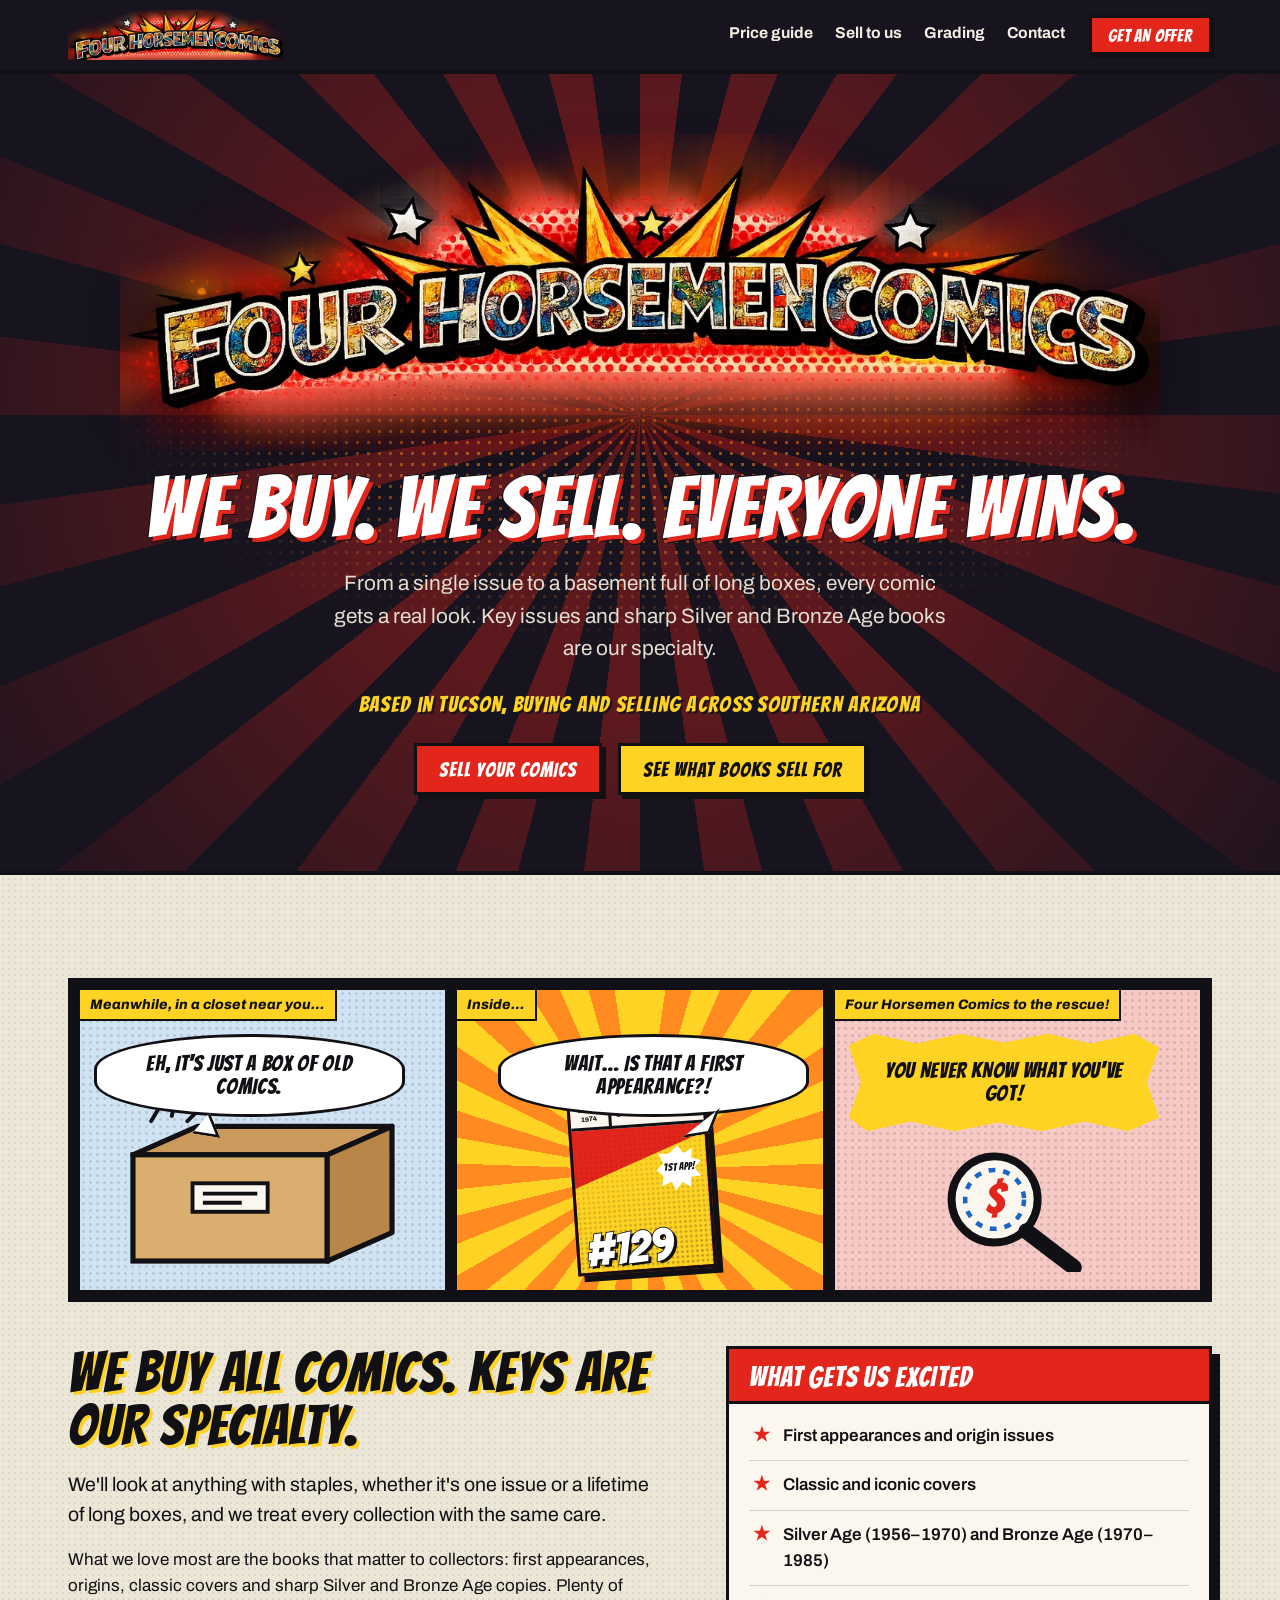
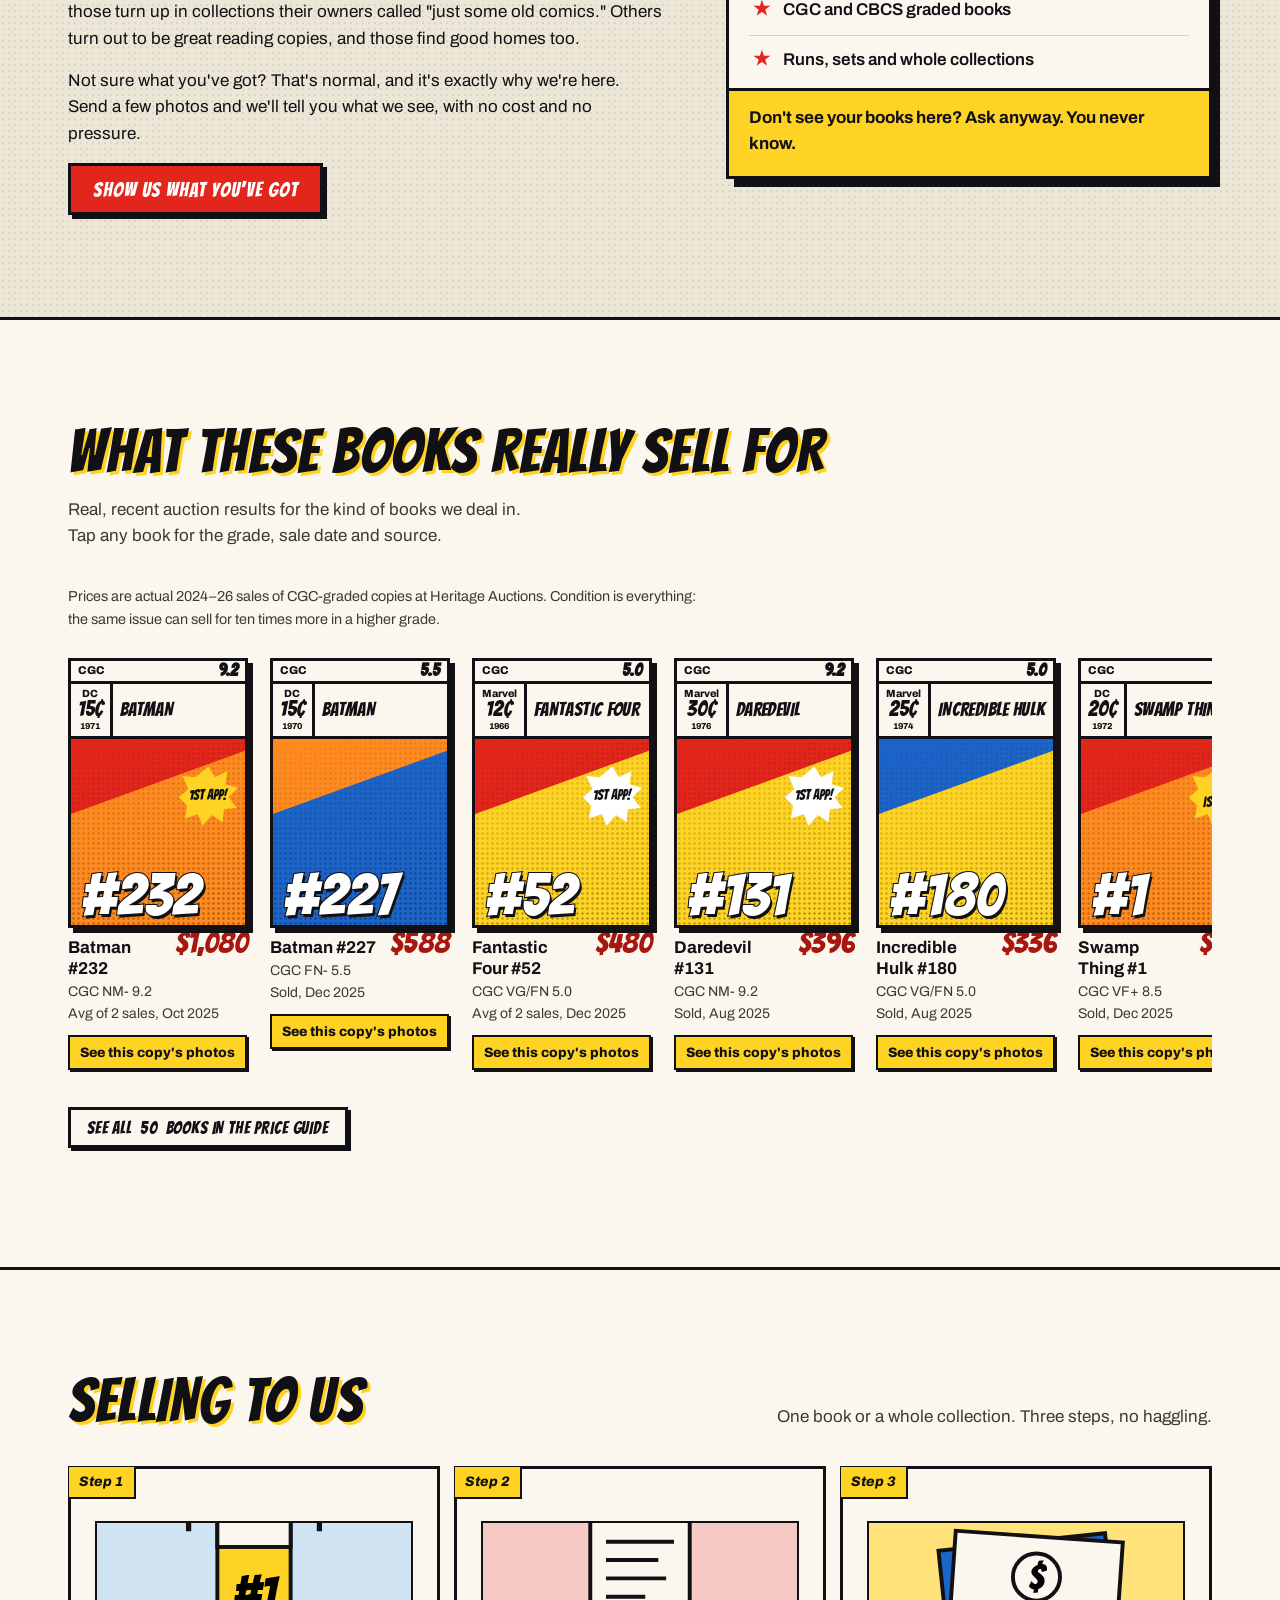
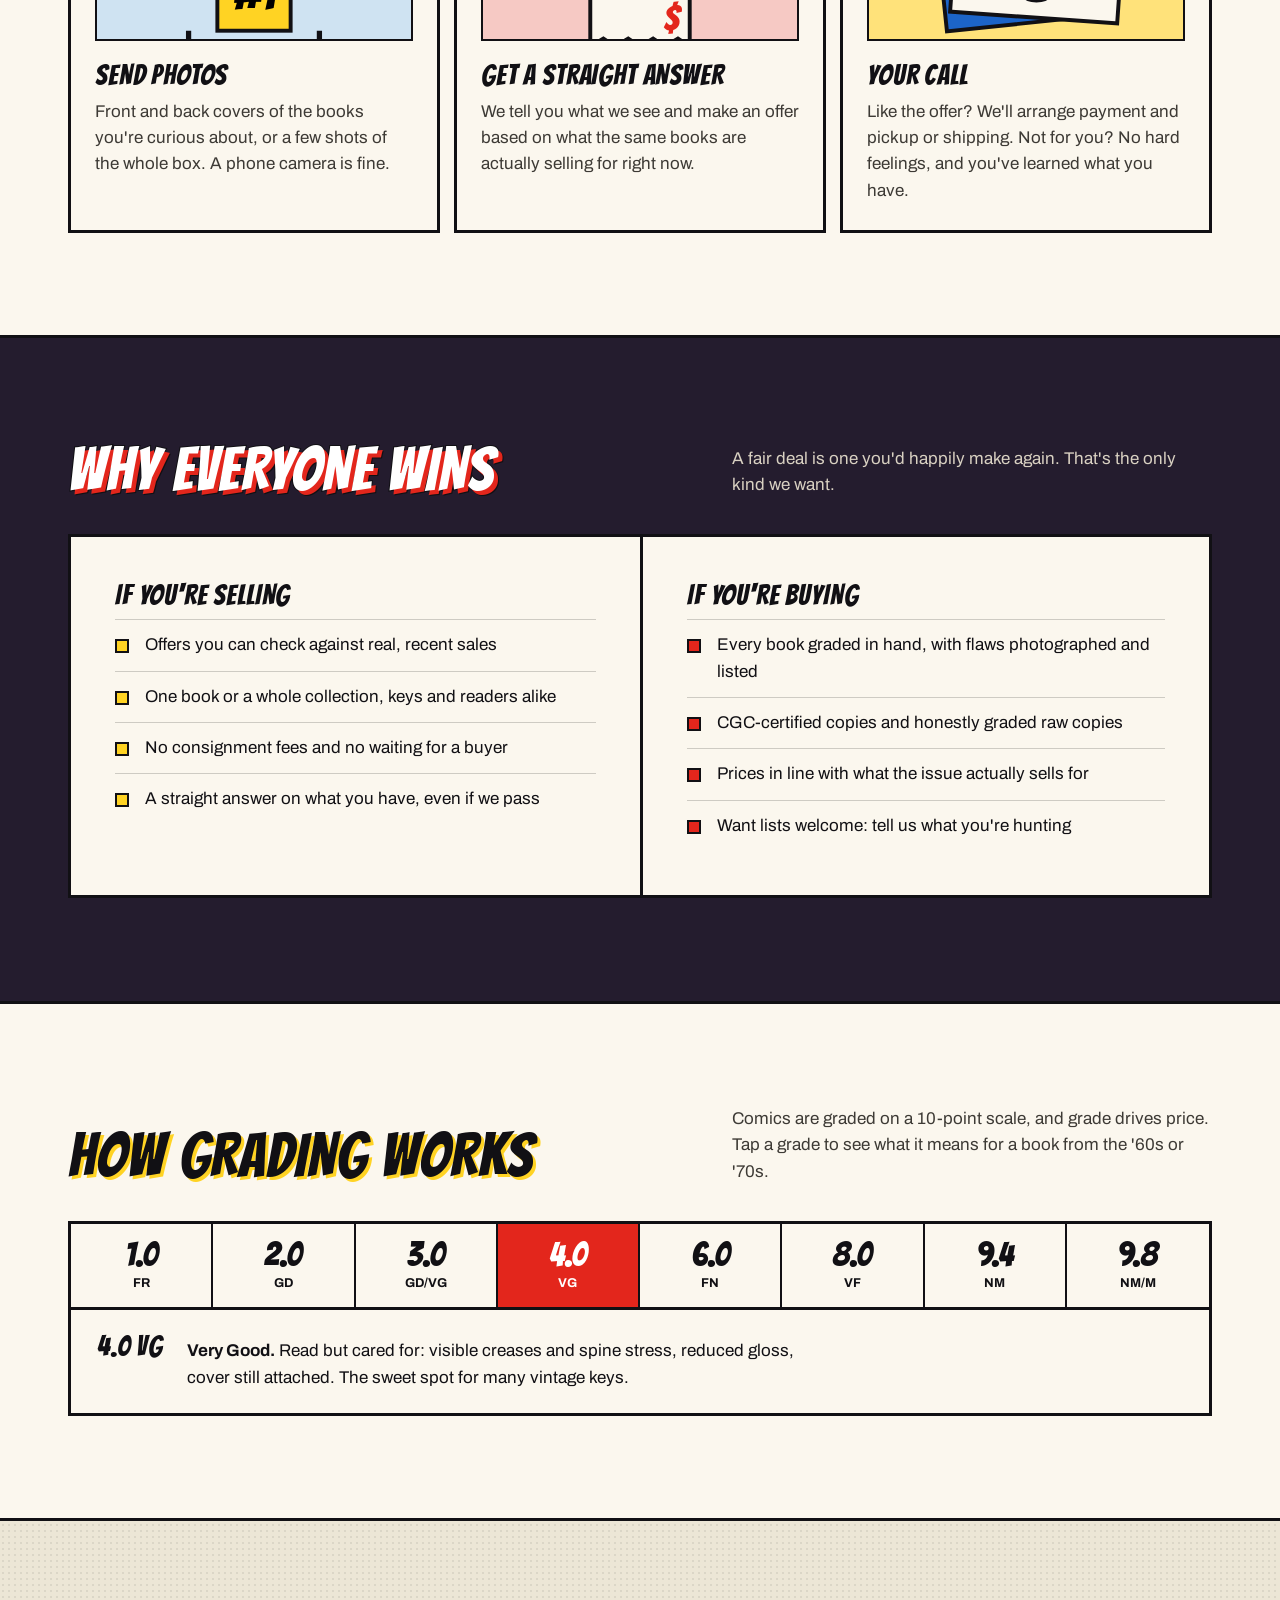
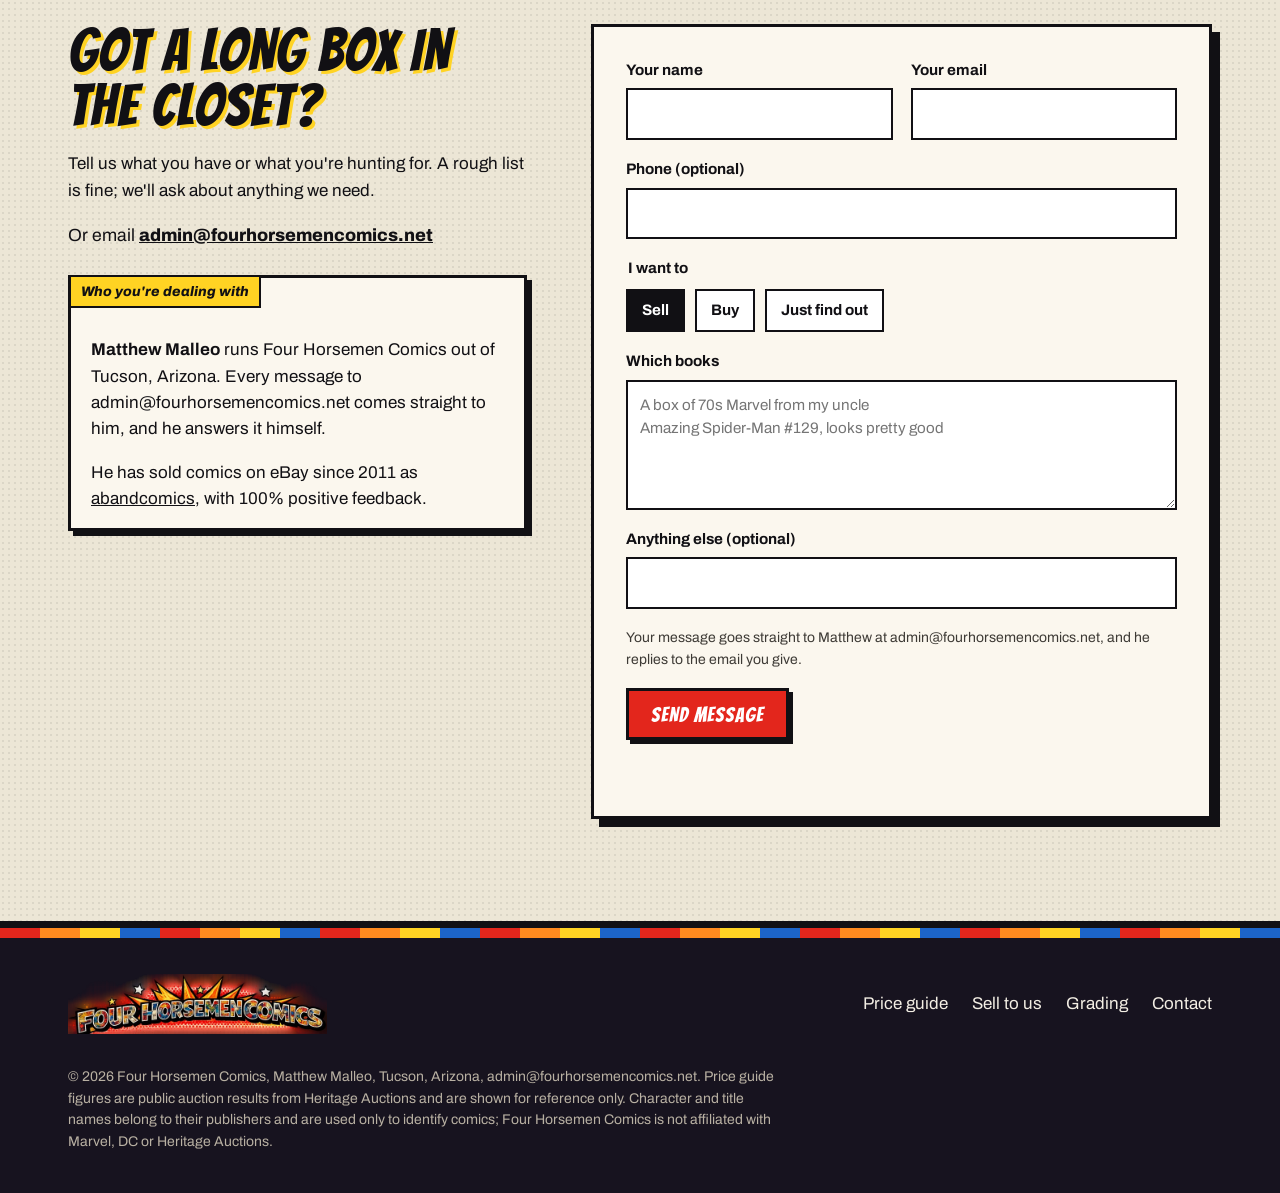
==== commit 96c3bdf3: "Owner card: eBay seller since 2011 as abandcomics, 100% positive Co-Authored-By: Claude Opus 5.5 <no" ====
--- a/site/index.html
+++ b/site/index.html
@@ -227,6 +227,7 @@
         <div class="owner-card">
           <p class="caption">Who you're dealing with</p>
           <p><strong>Matthew Malleo</strong> runs Four Horsemen Comics out of Tucson, Arizona. Every message to admin@fourhorsemencomics.net comes straight to him, and he answers it himself.</p>
+          <p>He has sold comics on eBay since 2011 as <a href="https://www.ebay.com/usr/abandcomics" rel="noopener" target="_blank">abandcomics</a>, with 100% positive feedback.</p>
         </div>
       </div>
       <form class="form" id="contact-form" novalidate>
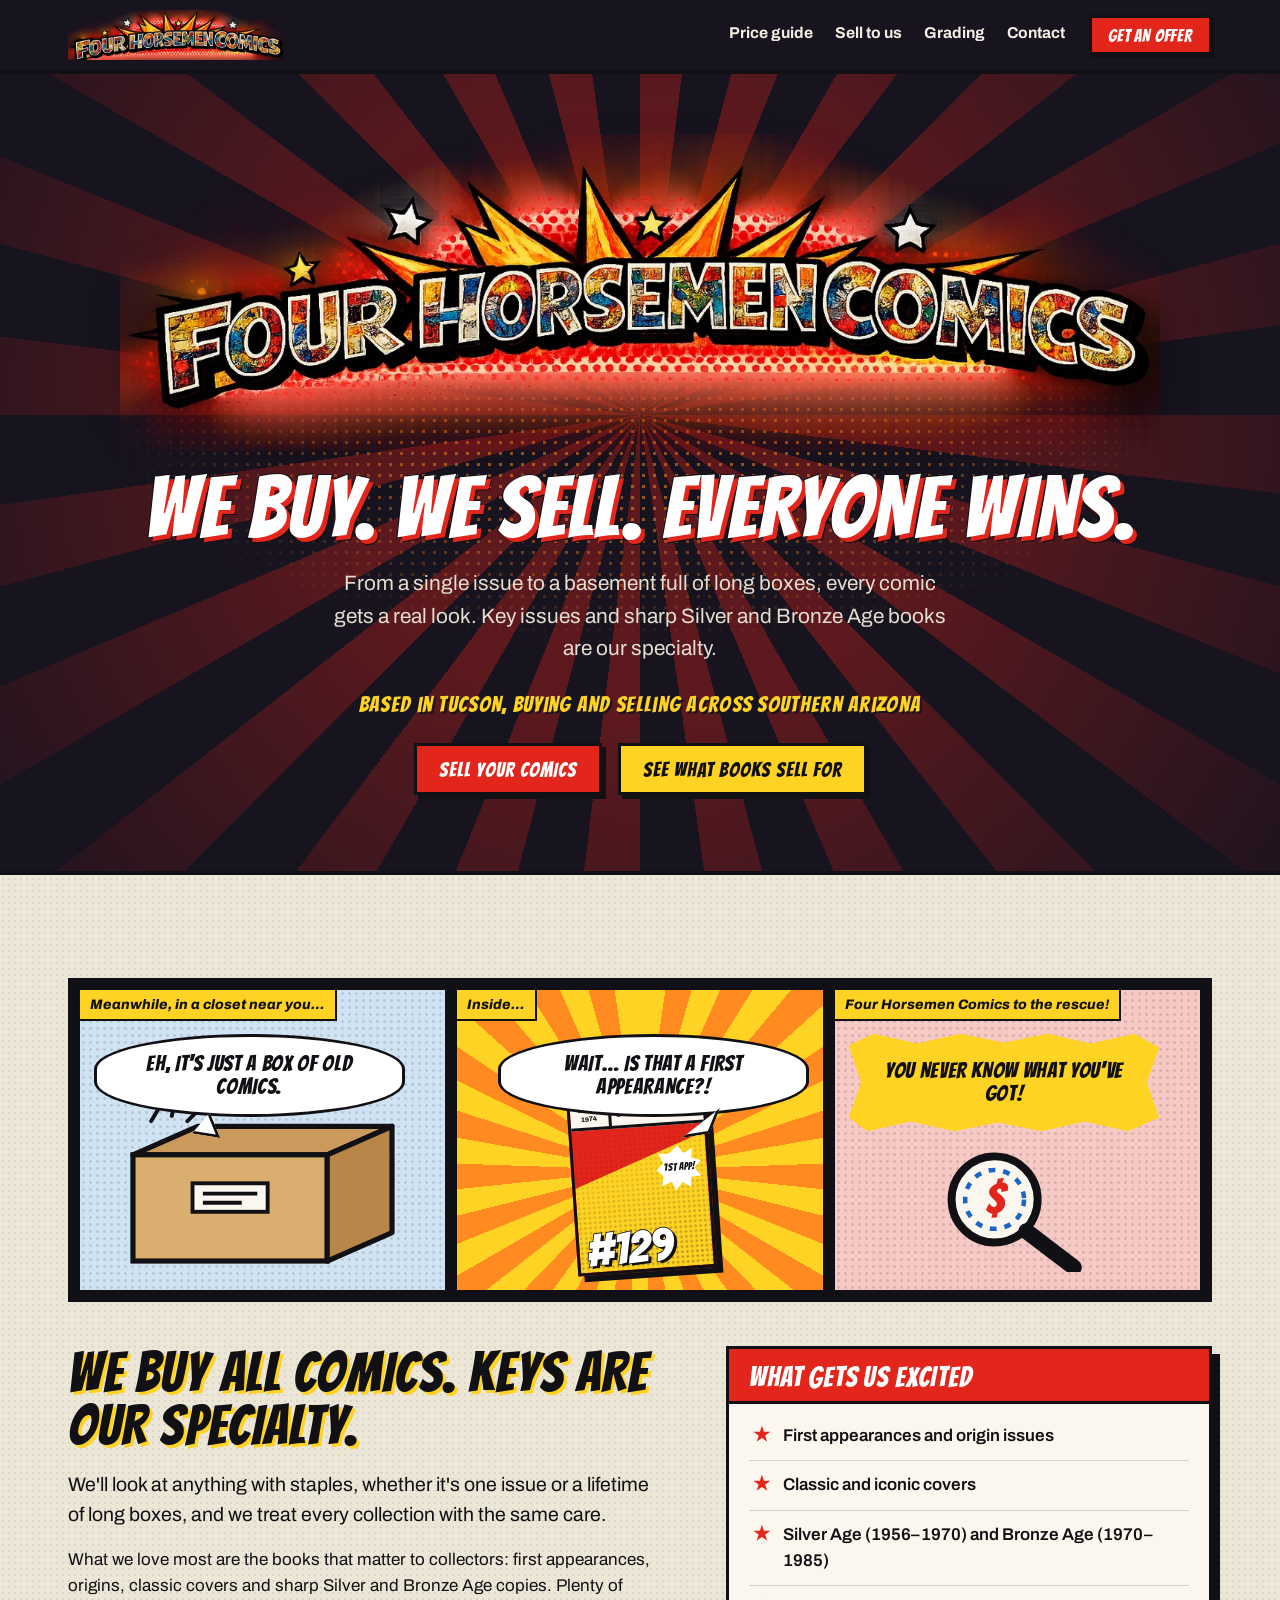
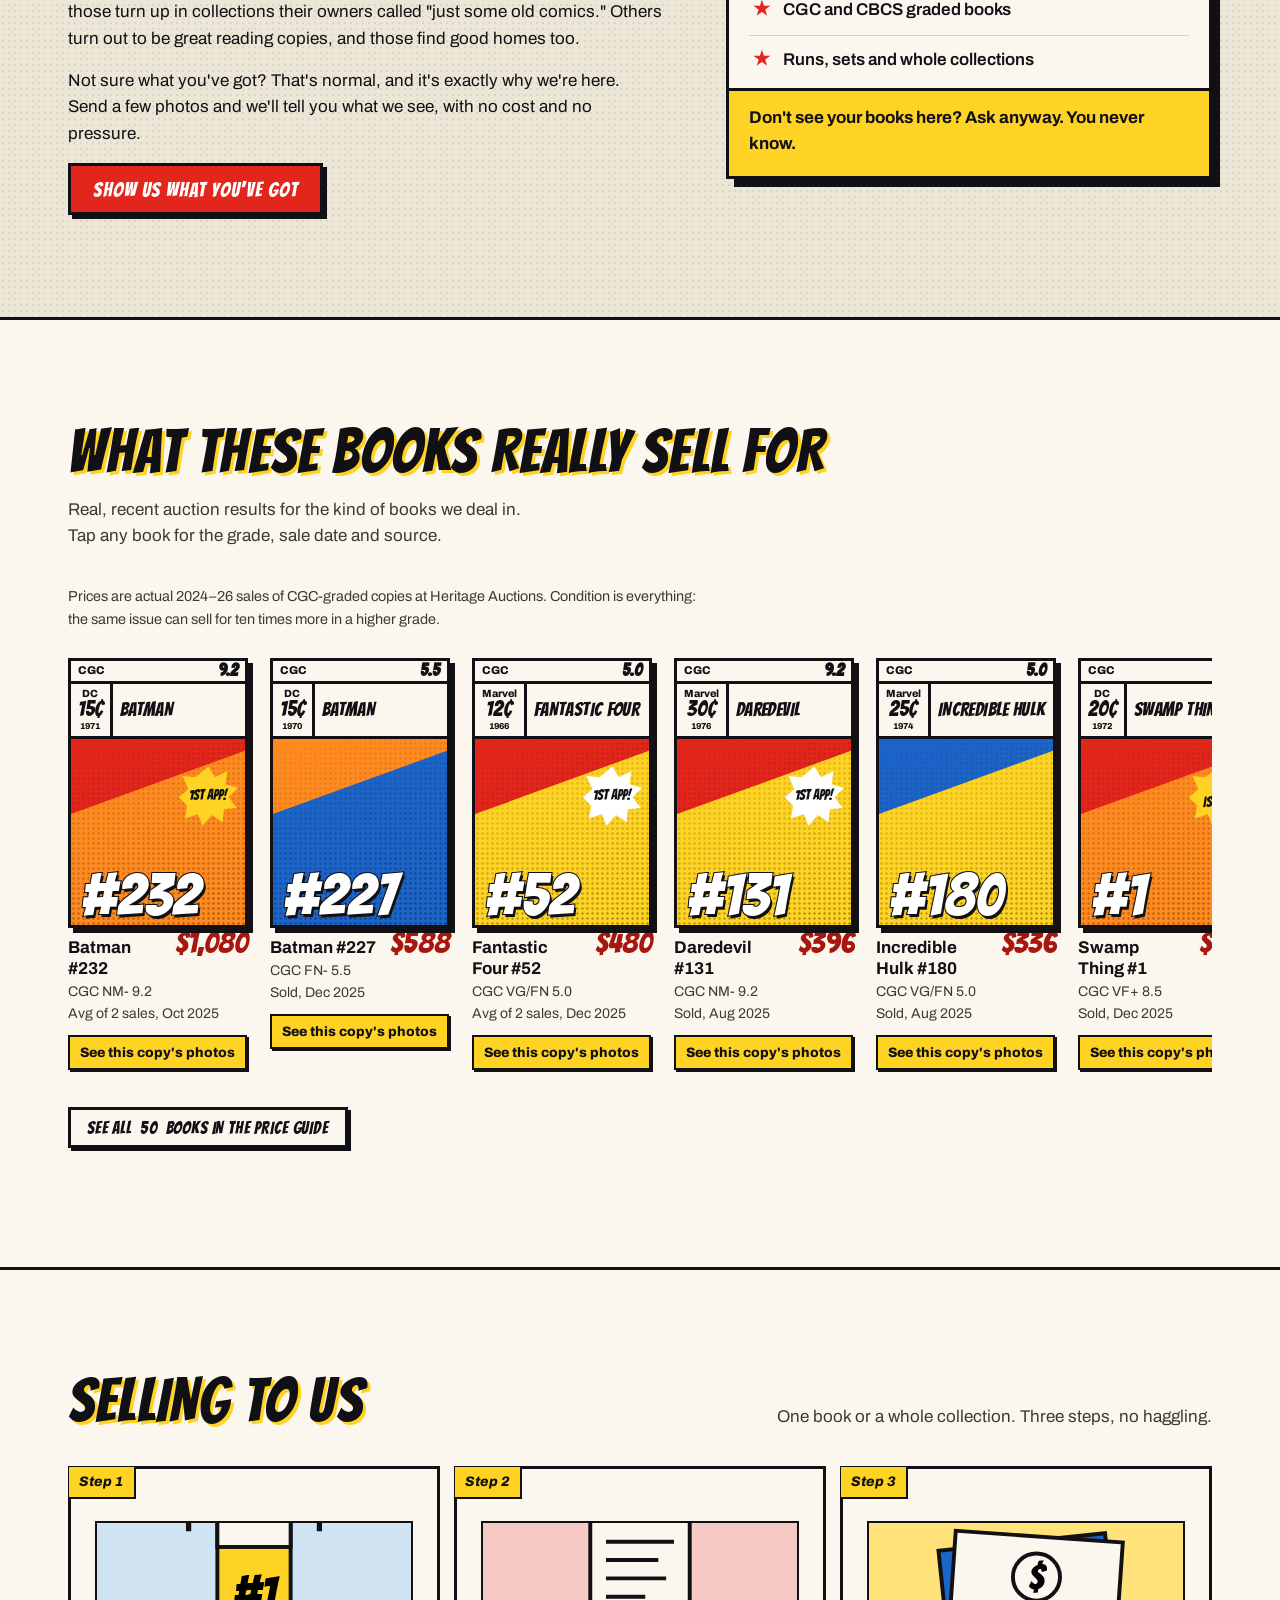
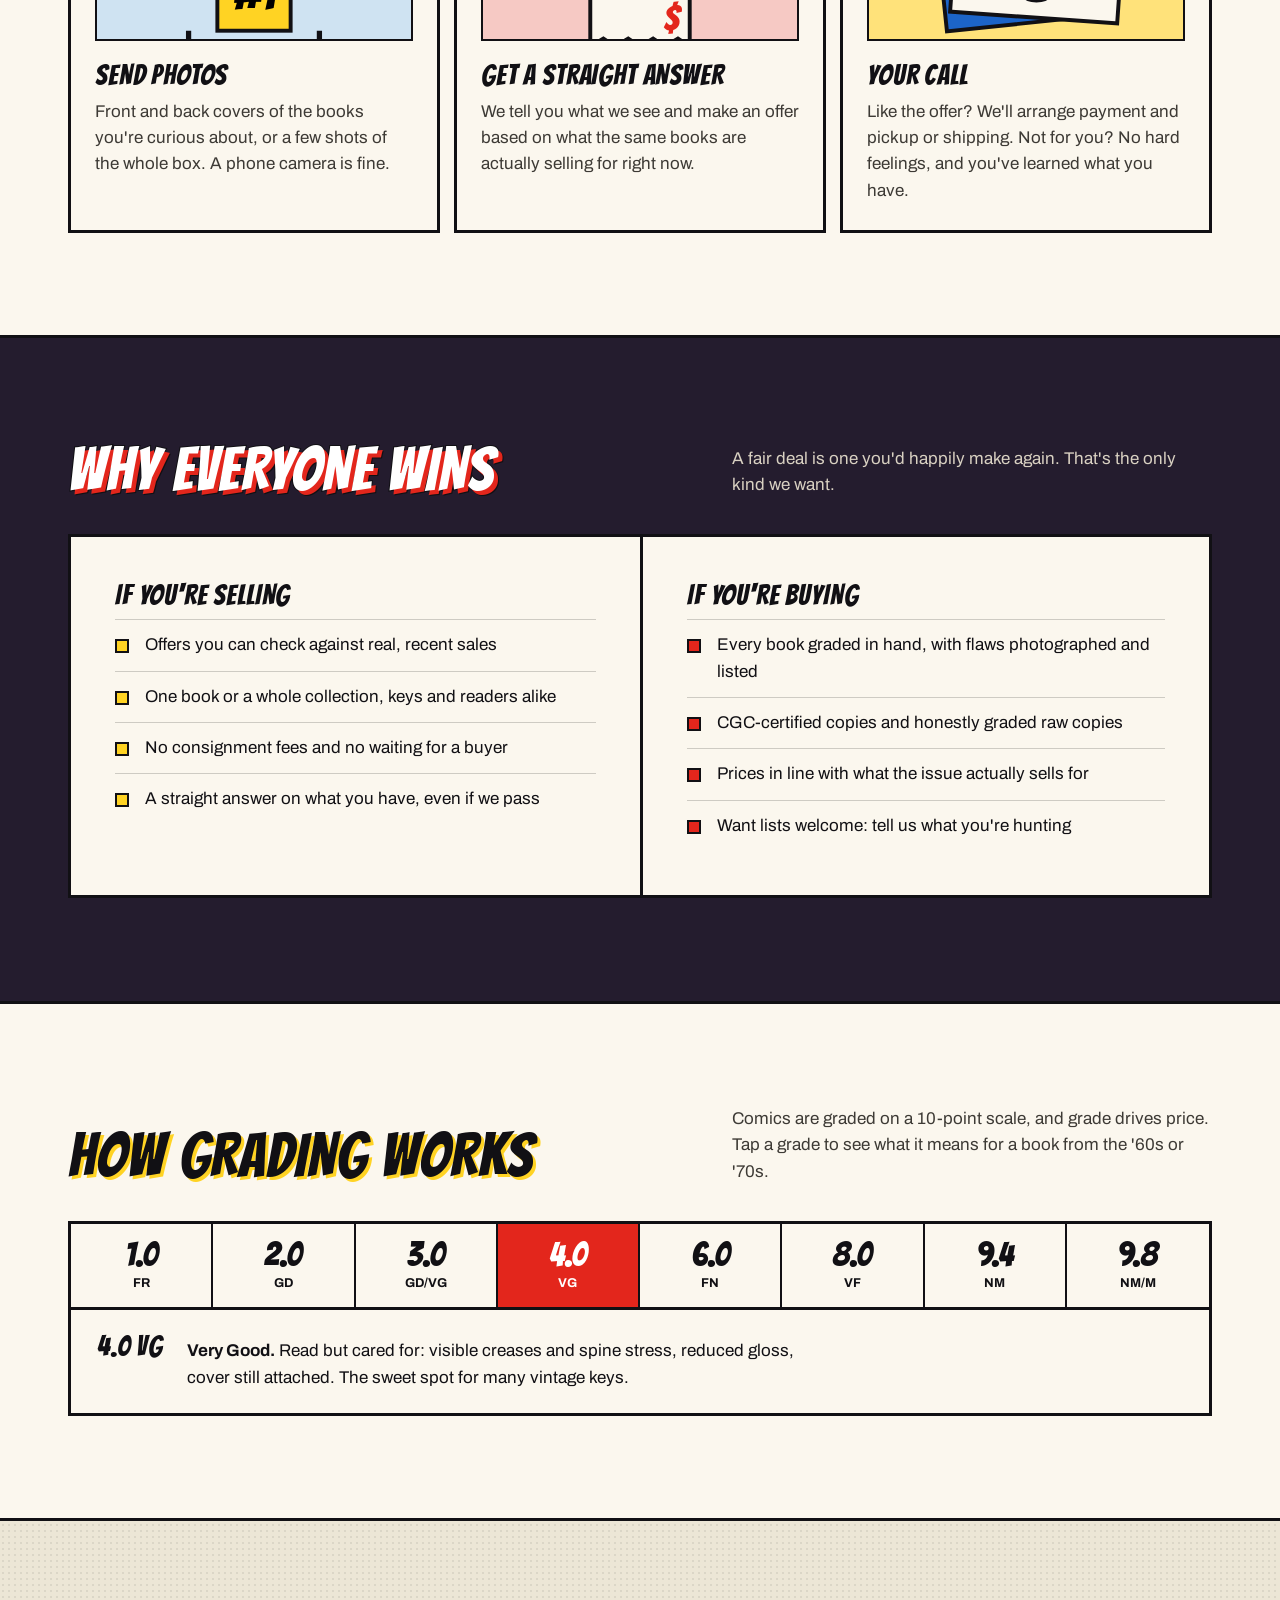
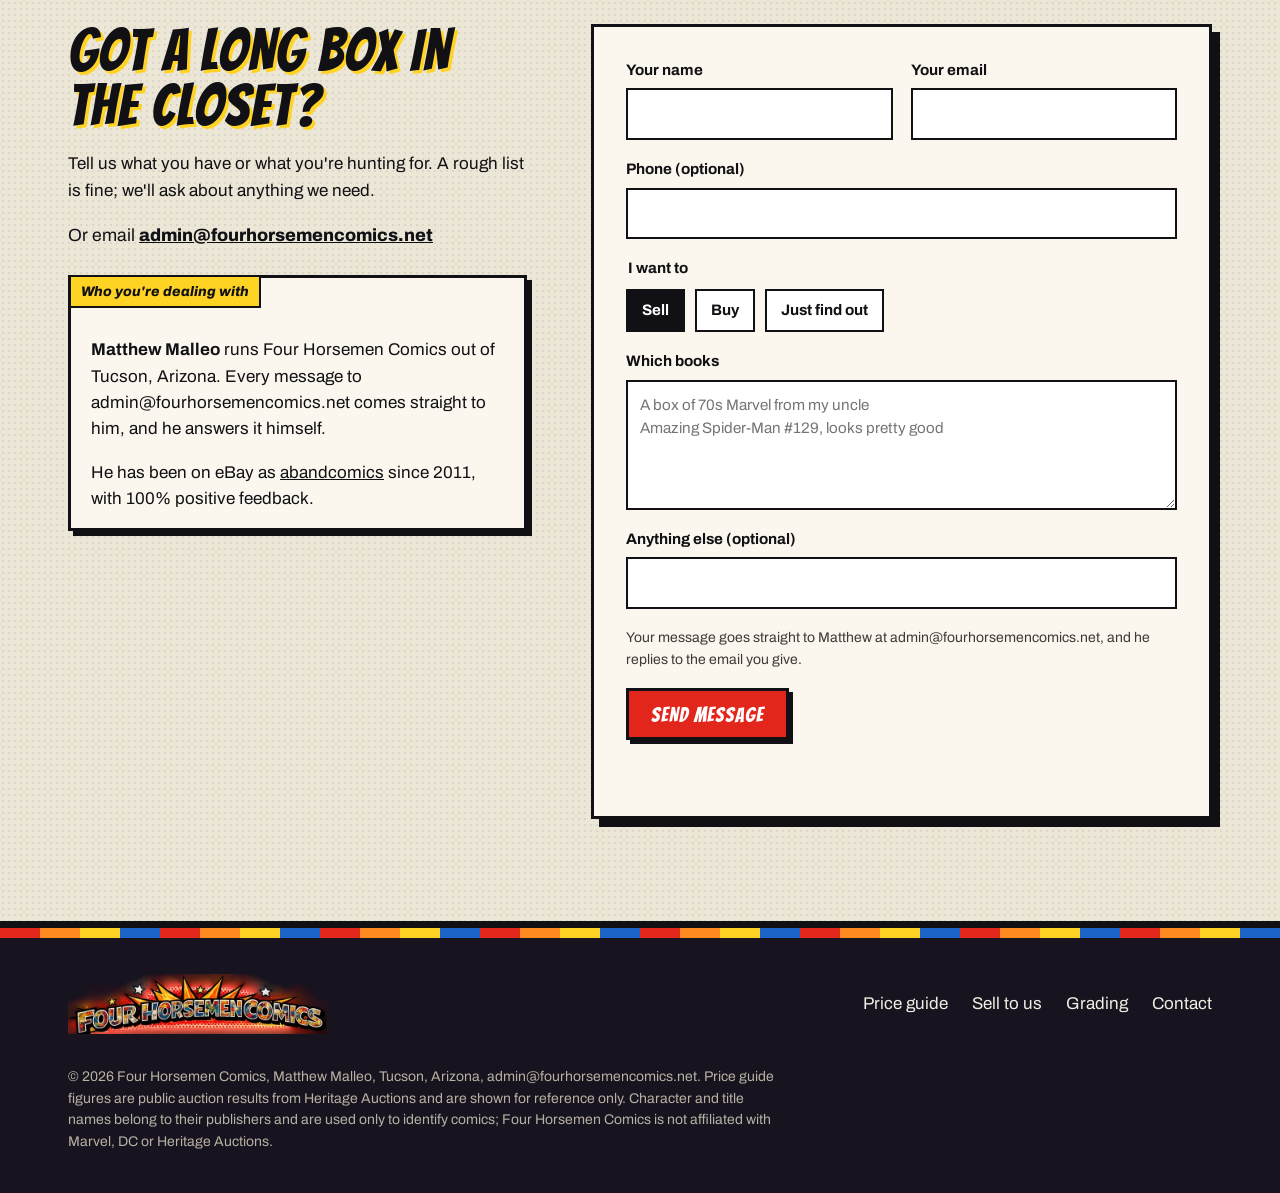
==== commit 1a5a93cc: "Owner card: eBay wording no longer implies current eBay selling Co-Authored-By: Claude Opus 5.5 <nor" ====
--- a/site/index.html
+++ b/site/index.html
@@ -227,7 +227,7 @@
         <div class="owner-card">
           <p class="caption">Who you're dealing with</p>
           <p><strong>Matthew Malleo</strong> runs Four Horsemen Comics out of Tucson, Arizona. Every message to admin@fourhorsemencomics.net comes straight to him, and he answers it himself.</p>
-          <p>He has sold comics on eBay since 2011 as <a href="https://www.ebay.com/usr/abandcomics" rel="noopener" target="_blank">abandcomics</a>, with 100% positive feedback.</p>
+          <p>He has been on eBay as <a href="https://www.ebay.com/usr/abandcomics" rel="noopener" target="_blank">abandcomics</a> since 2011, with 100% positive feedback.</p>
         </div>
       </div>
       <form class="form" id="contact-form" novalidate>
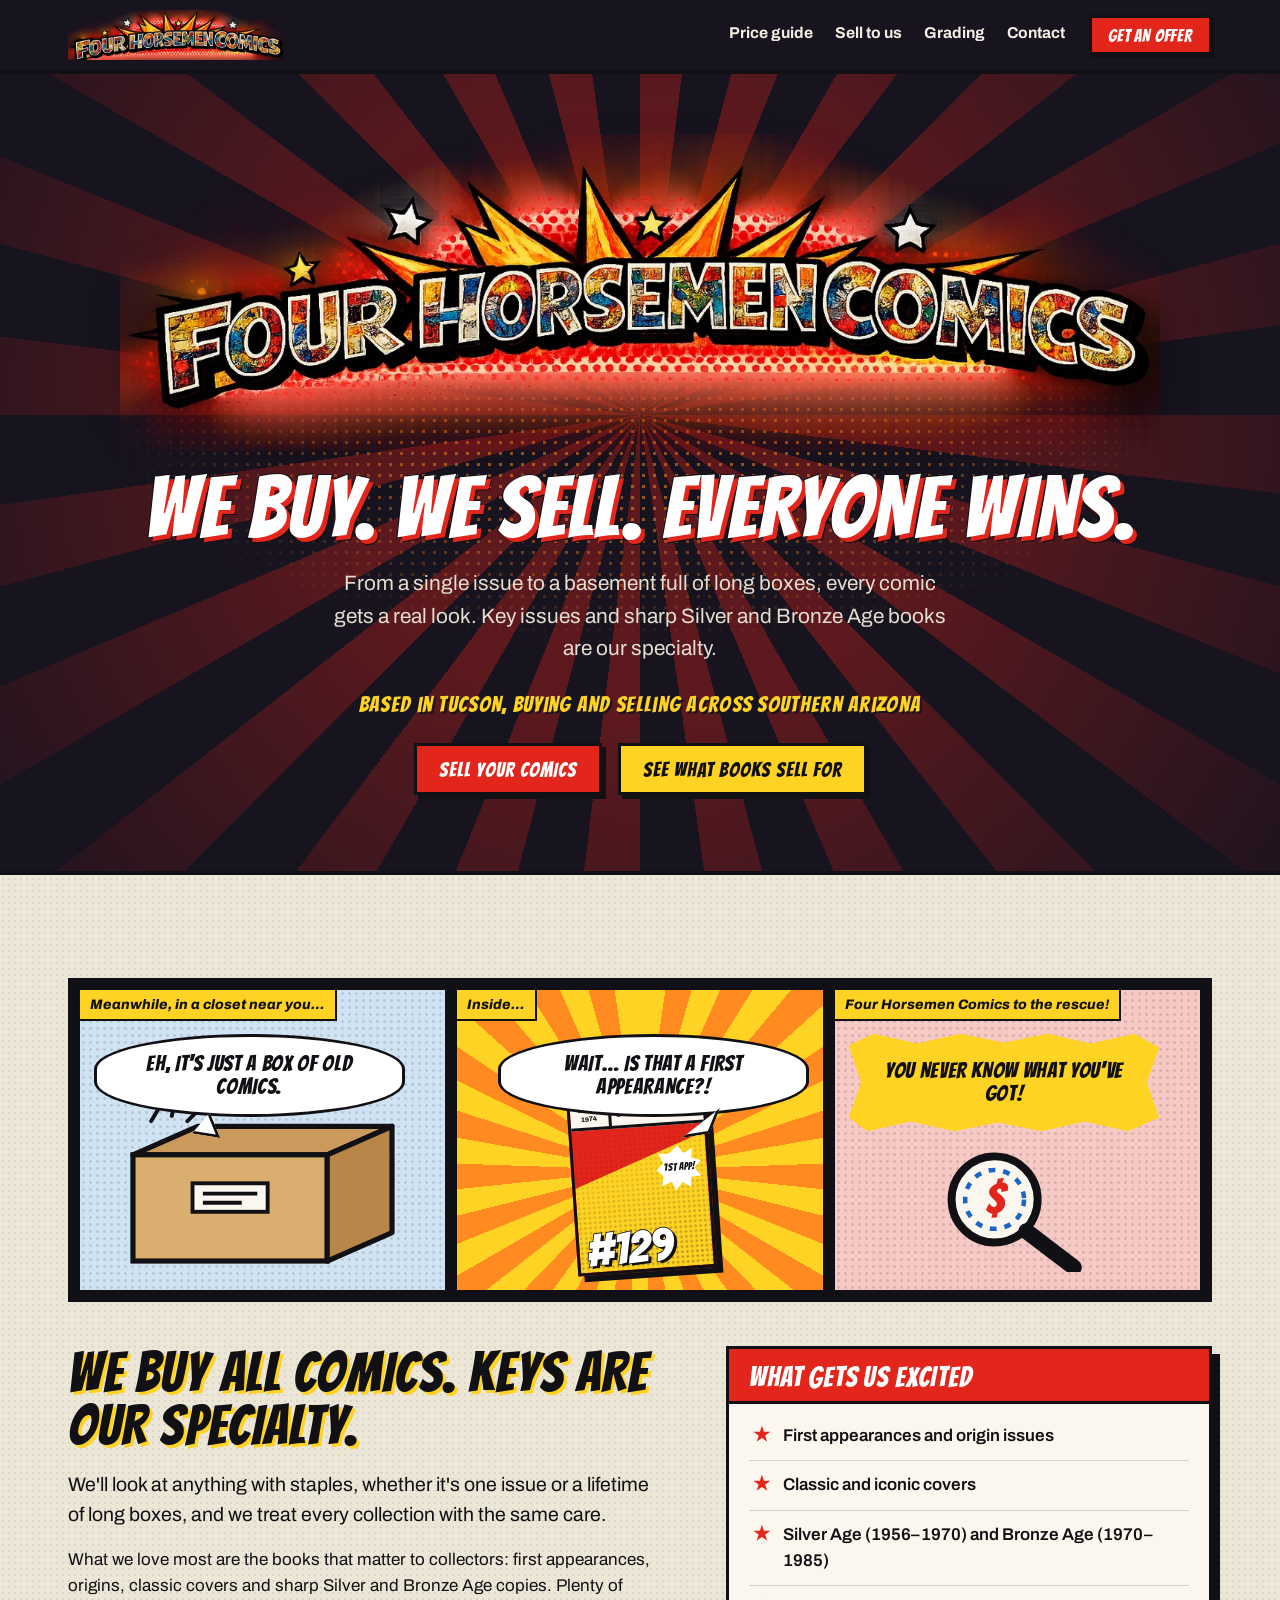
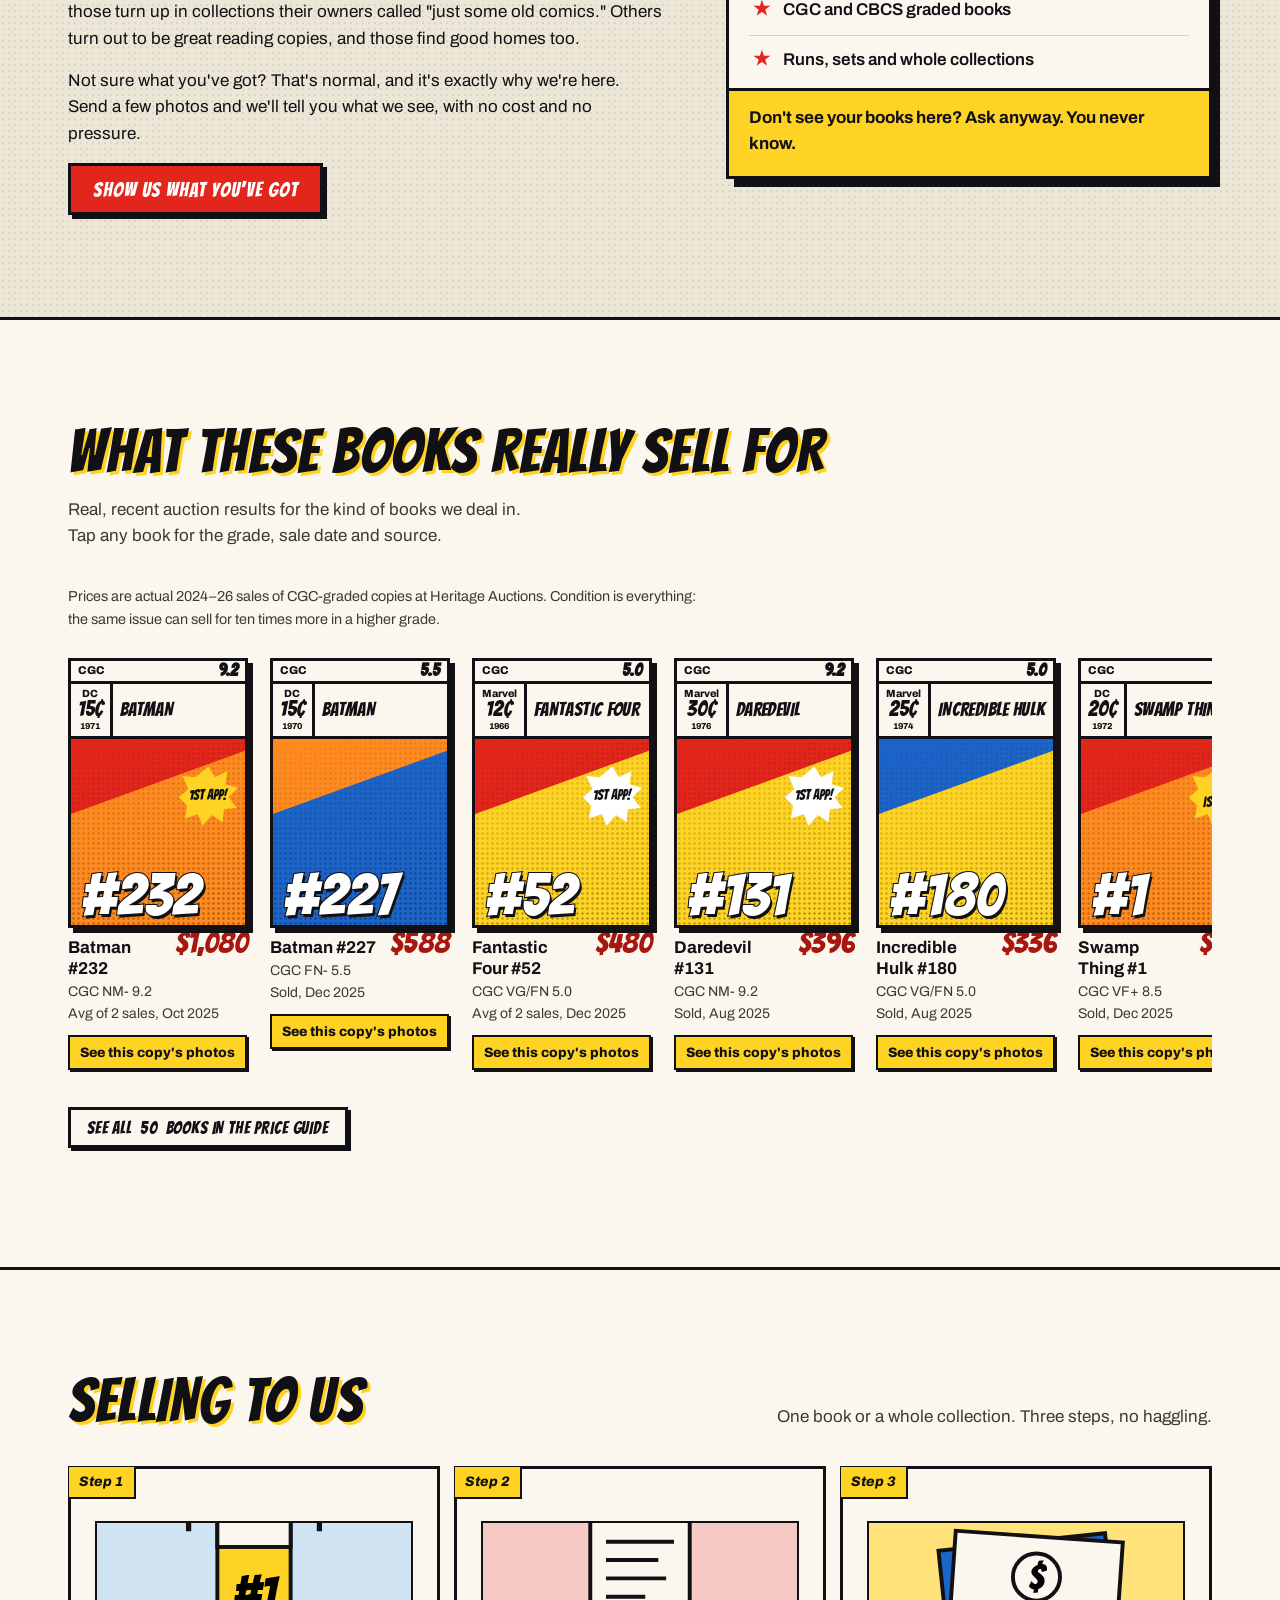
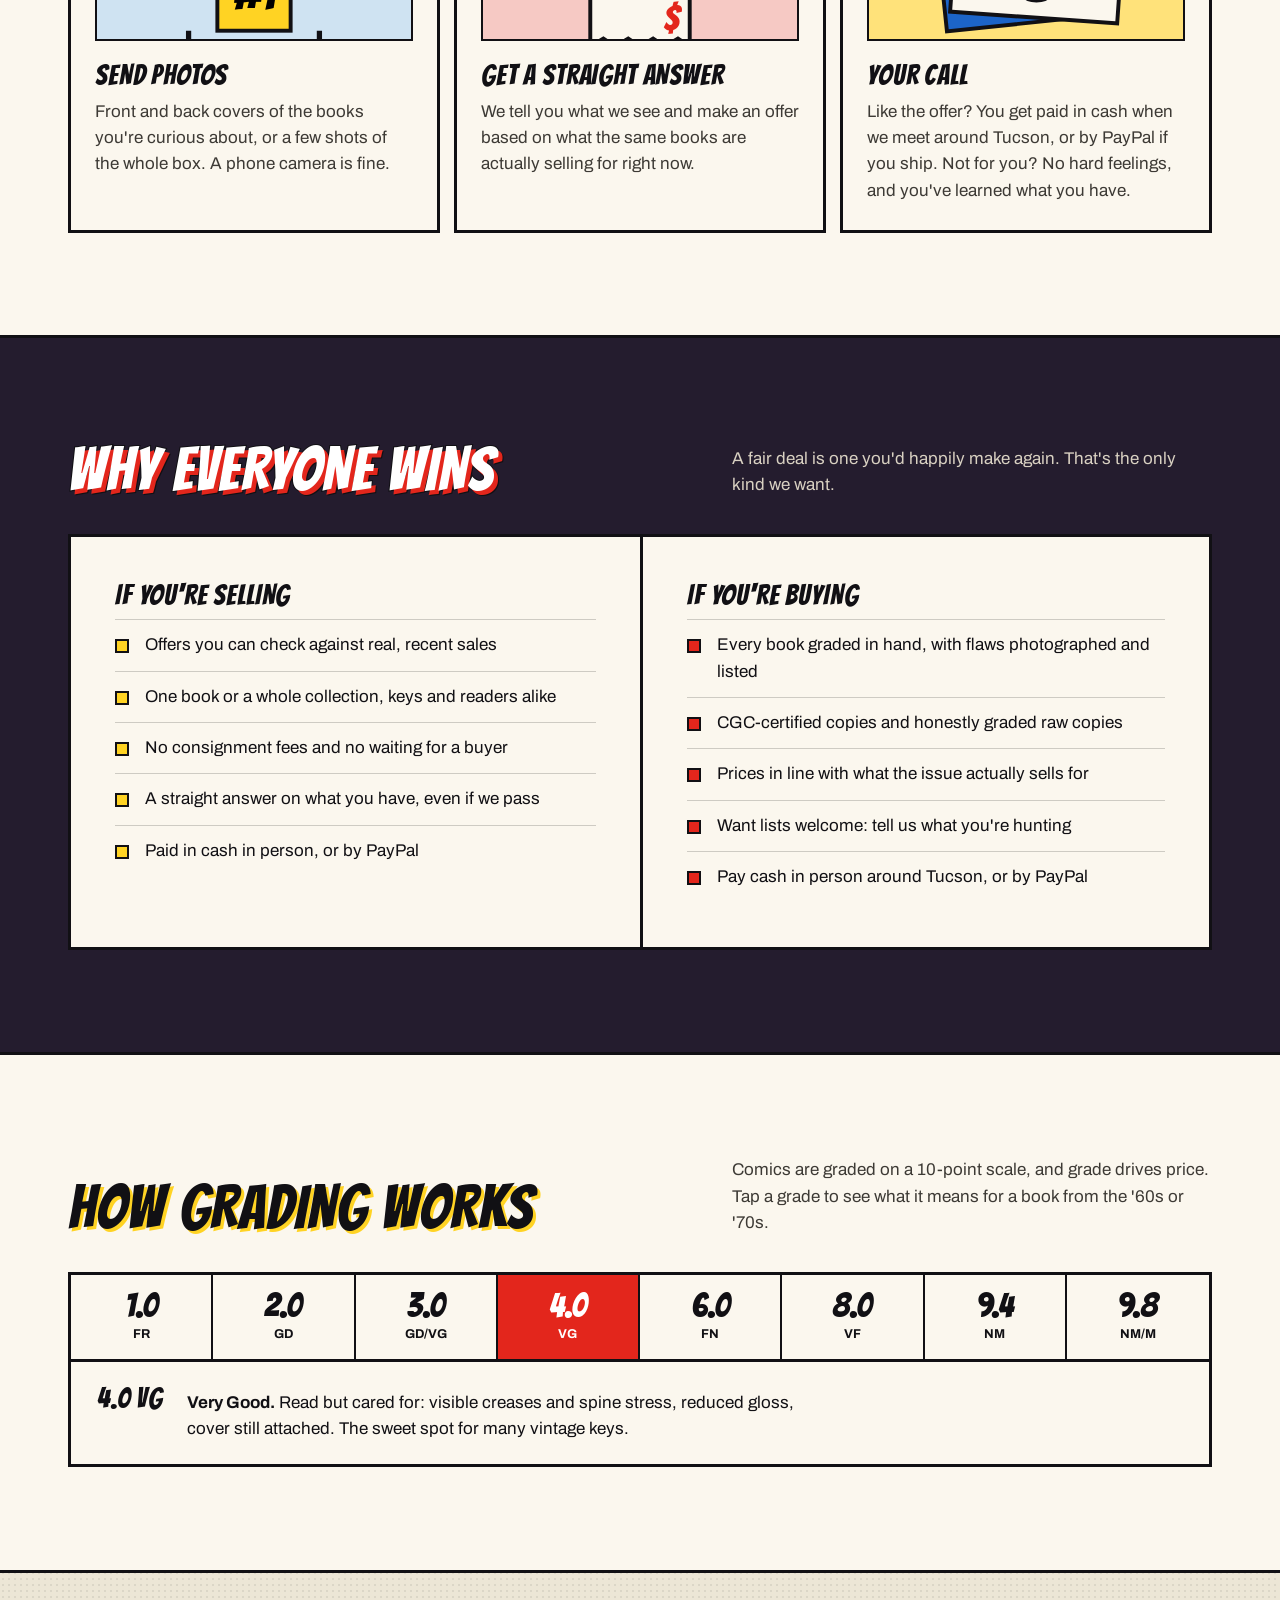
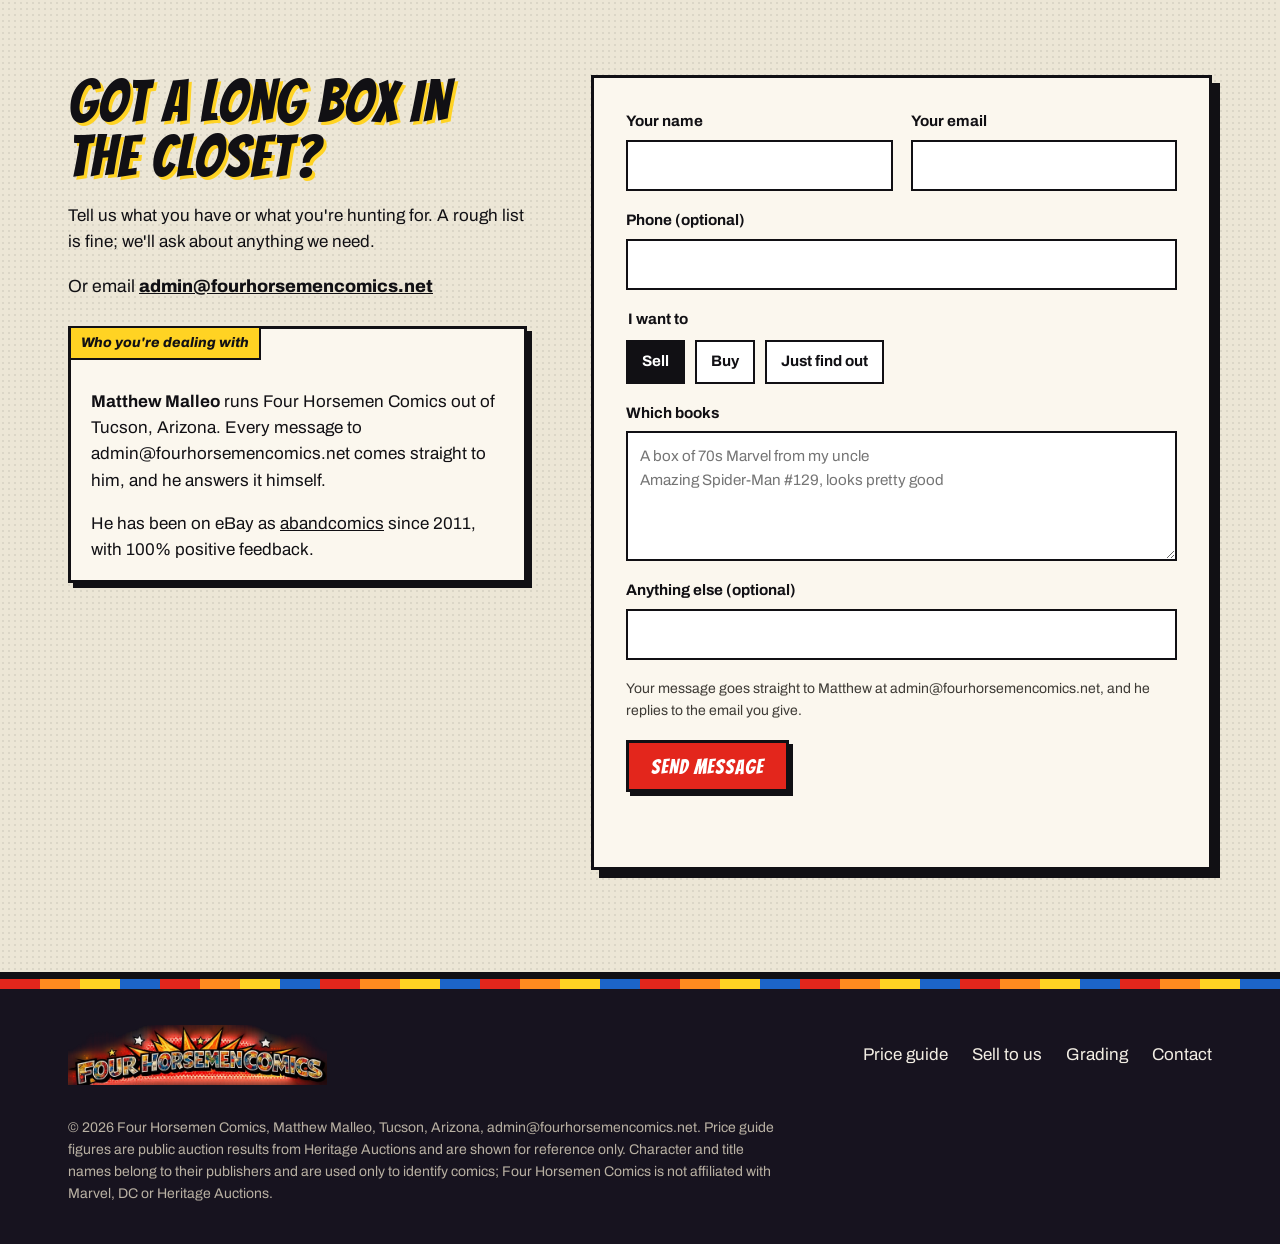
==== commit 7eba1204: "Payment: cash in person around Tucson or PayPal Co-Authored-By: Claude Opus 5.5 <noreply@anthropic.c" ====
--- a/site/index.html
+++ b/site/index.html
@@ -172,7 +172,7 @@
             </svg>
           </div>
           <h3>Your call</h3>
-          <p>Like the offer? We'll arrange payment and pickup or shipping. Not for you? No hard feelings, and you've learned what you have.</p>
+          <p>Like the offer? You get paid in cash when we meet around Tucson, or by PayPal if you ship. Not for you? No hard feelings, and you've learned what you have.</p>
         </li>
       </ol>
     </div>
@@ -192,6 +192,7 @@
             <li>One book or a whole collection, keys and readers alike</li>
             <li>No consignment fees and no waiting for a buyer</li>
             <li>A straight answer on what you have, even if we pass</li>
+            <li>Paid in cash in person, or by PayPal</li>
           </ul>
         </div>
         <div class="buyers">
@@ -201,6 +202,7 @@
             <li>CGC-certified copies and honestly graded raw copies</li>
             <li>Prices in line with what the issue actually sells for</li>
             <li>Want lists welcome: tell us what you're hunting</li>
+            <li>Pay cash in person around Tucson, or by PayPal</li>
           </ul>
         </div>
       </div>
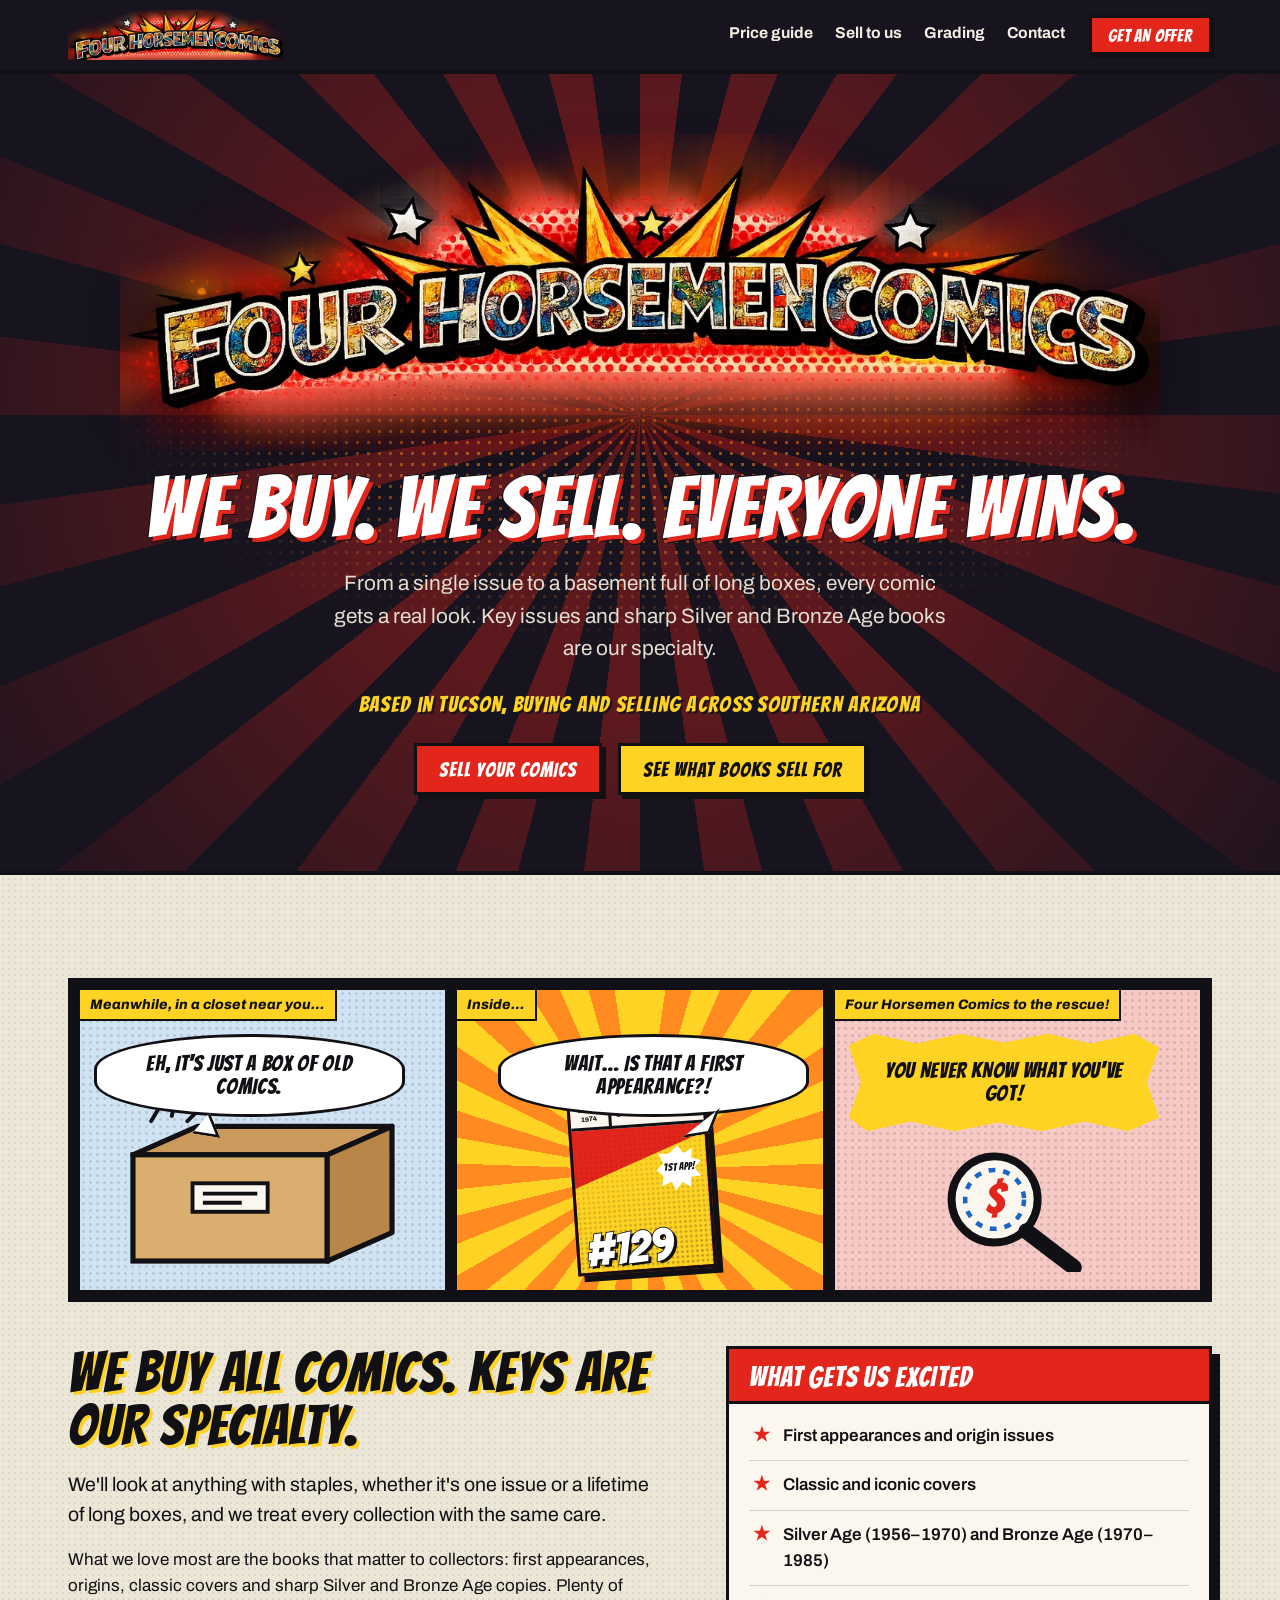
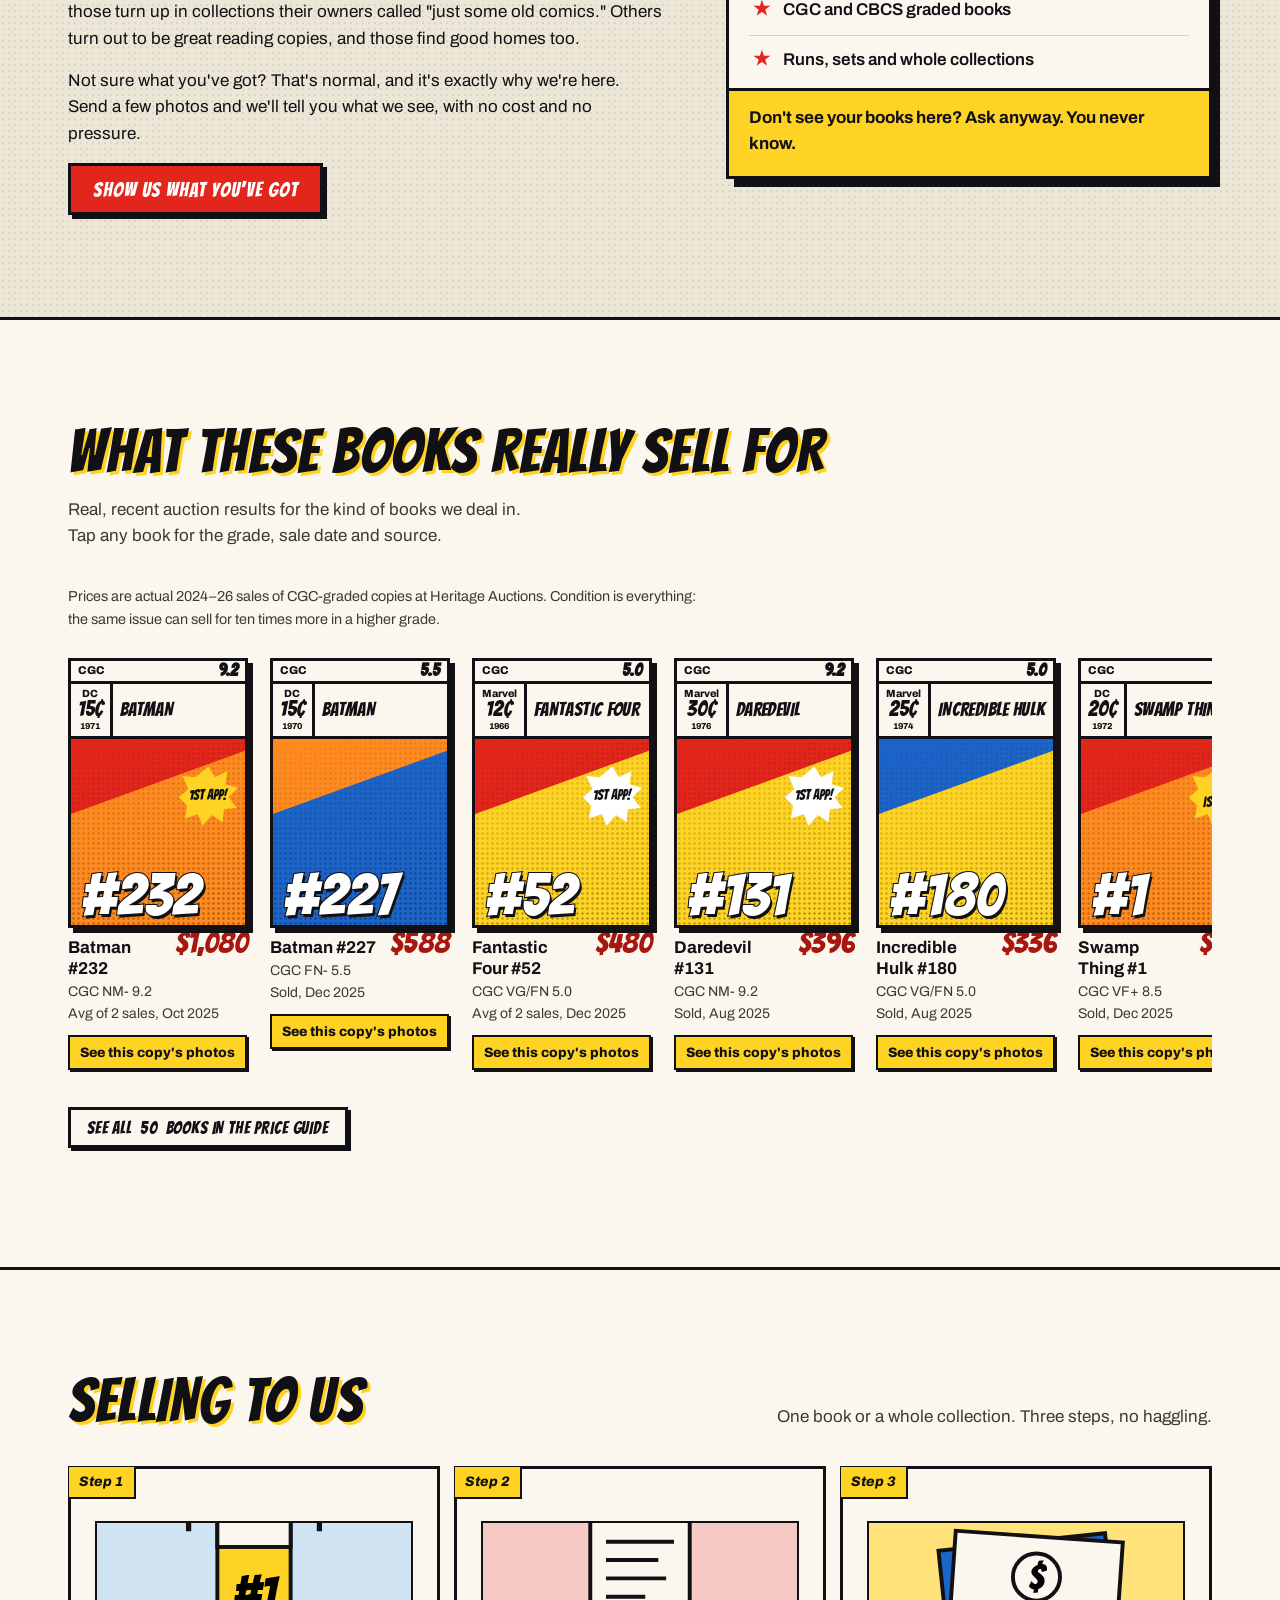
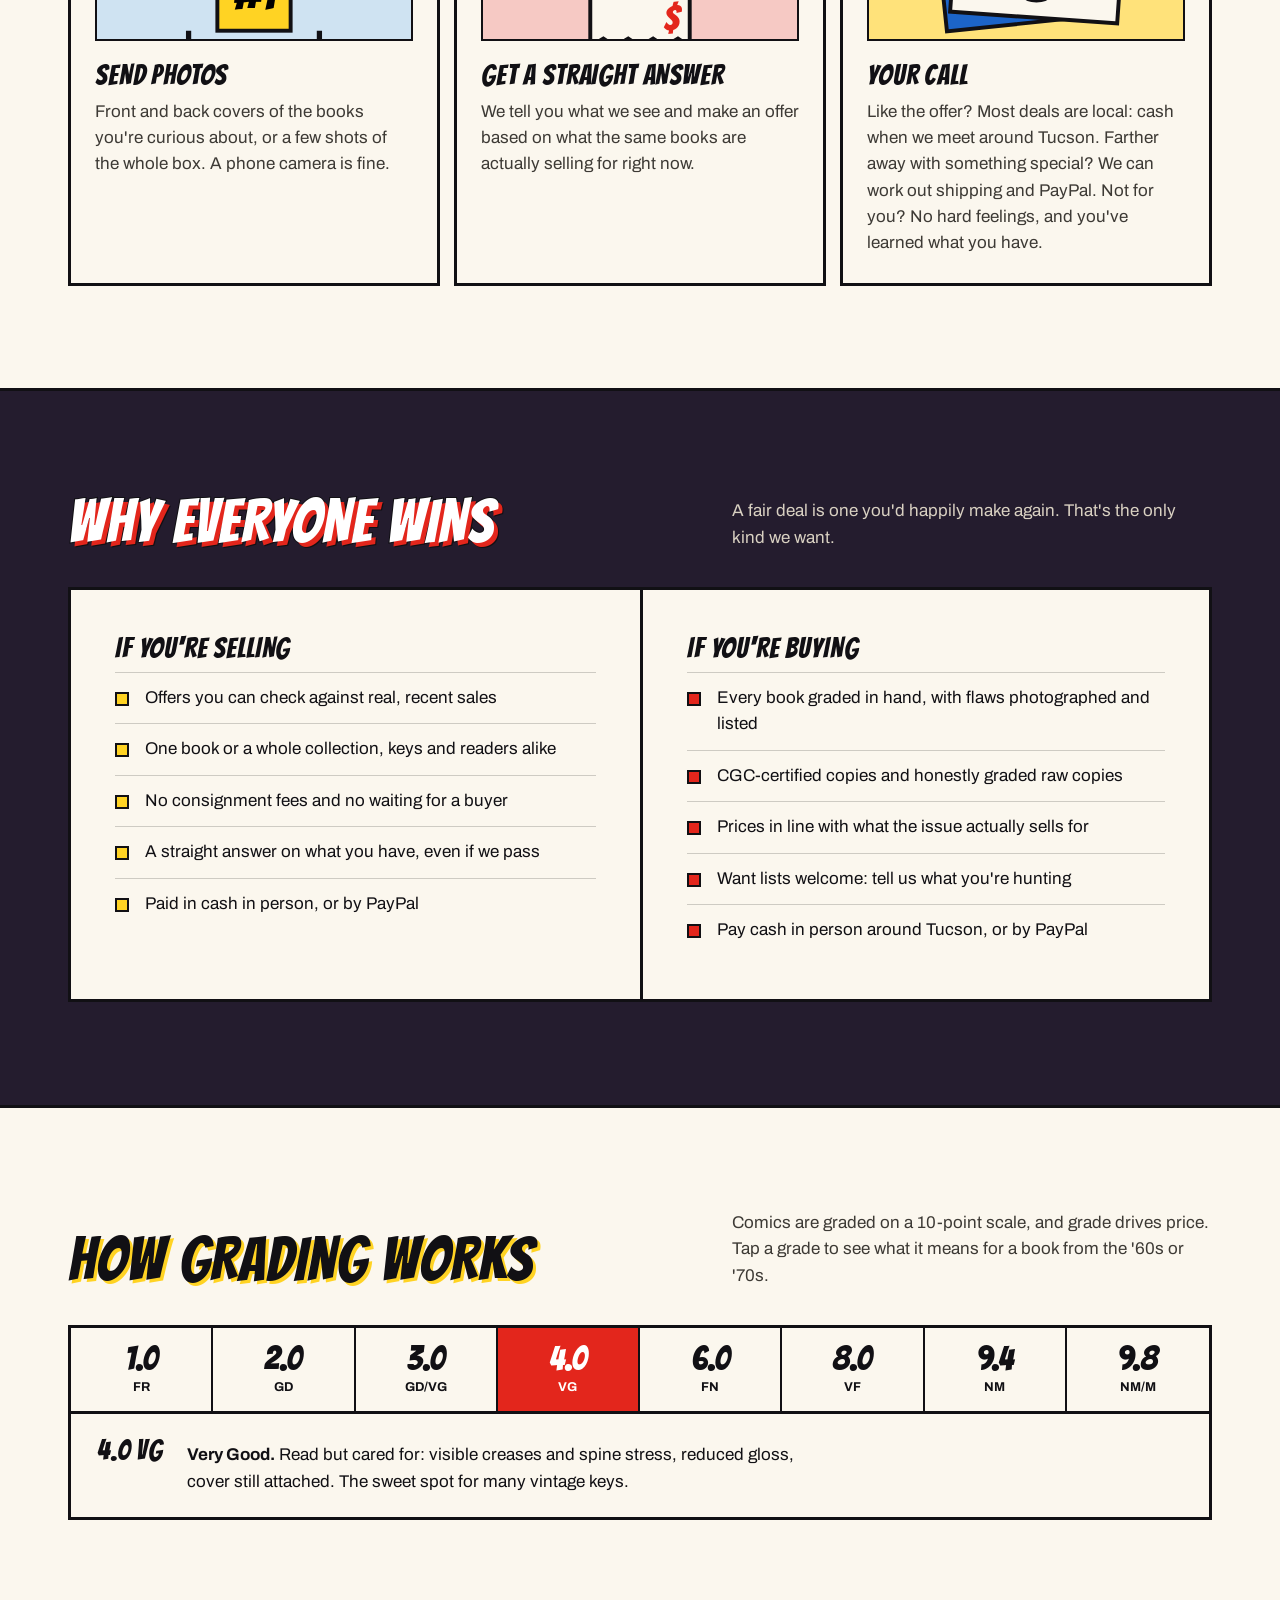
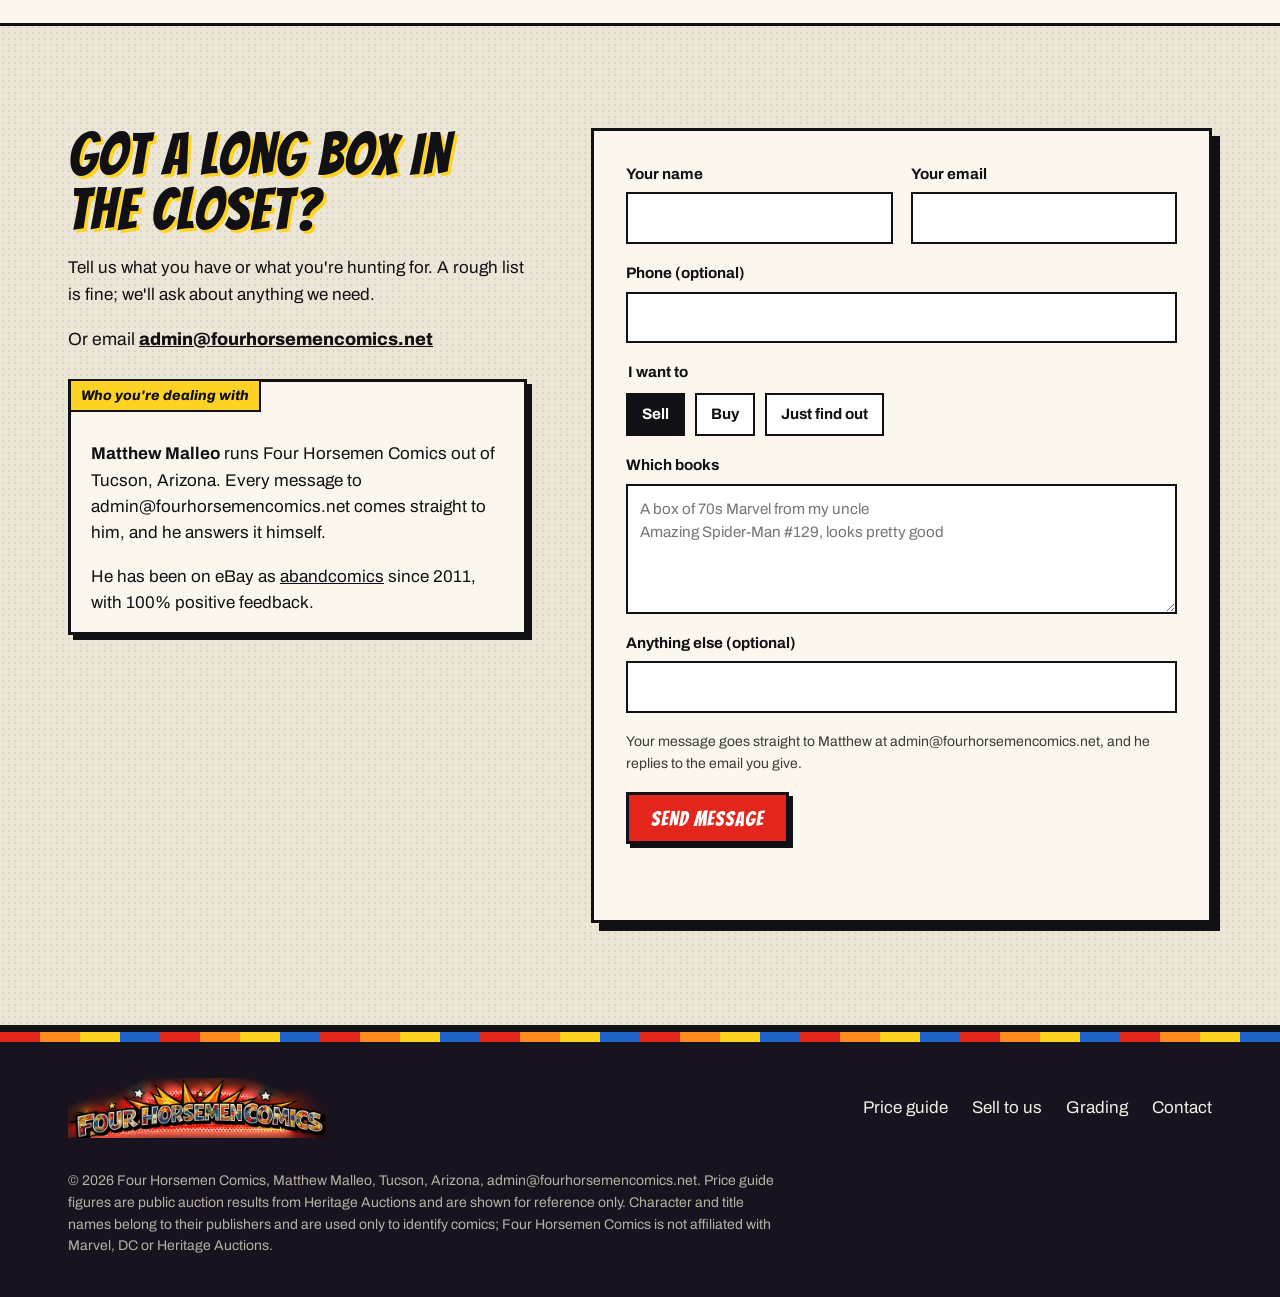
==== commit 35d9d251: "Selling step 3: local first, shipping for bigger books farther away Co-Authored-By: Claude Opus 5.5 " ====
--- a/site/index.html
+++ b/site/index.html
@@ -172,7 +172,7 @@
             </svg>
           </div>
           <h3>Your call</h3>
-          <p>Like the offer? You get paid in cash when we meet around Tucson, or by PayPal if you ship. Not for you? No hard feelings, and you've learned what you have.</p>
+          <p>Like the offer? Most deals are local: cash when we meet around Tucson. Farther away with something special? We can work out shipping and PayPal. Not for you? No hard feelings, and you've learned what you have.</p>
         </li>
       </ol>
     </div>
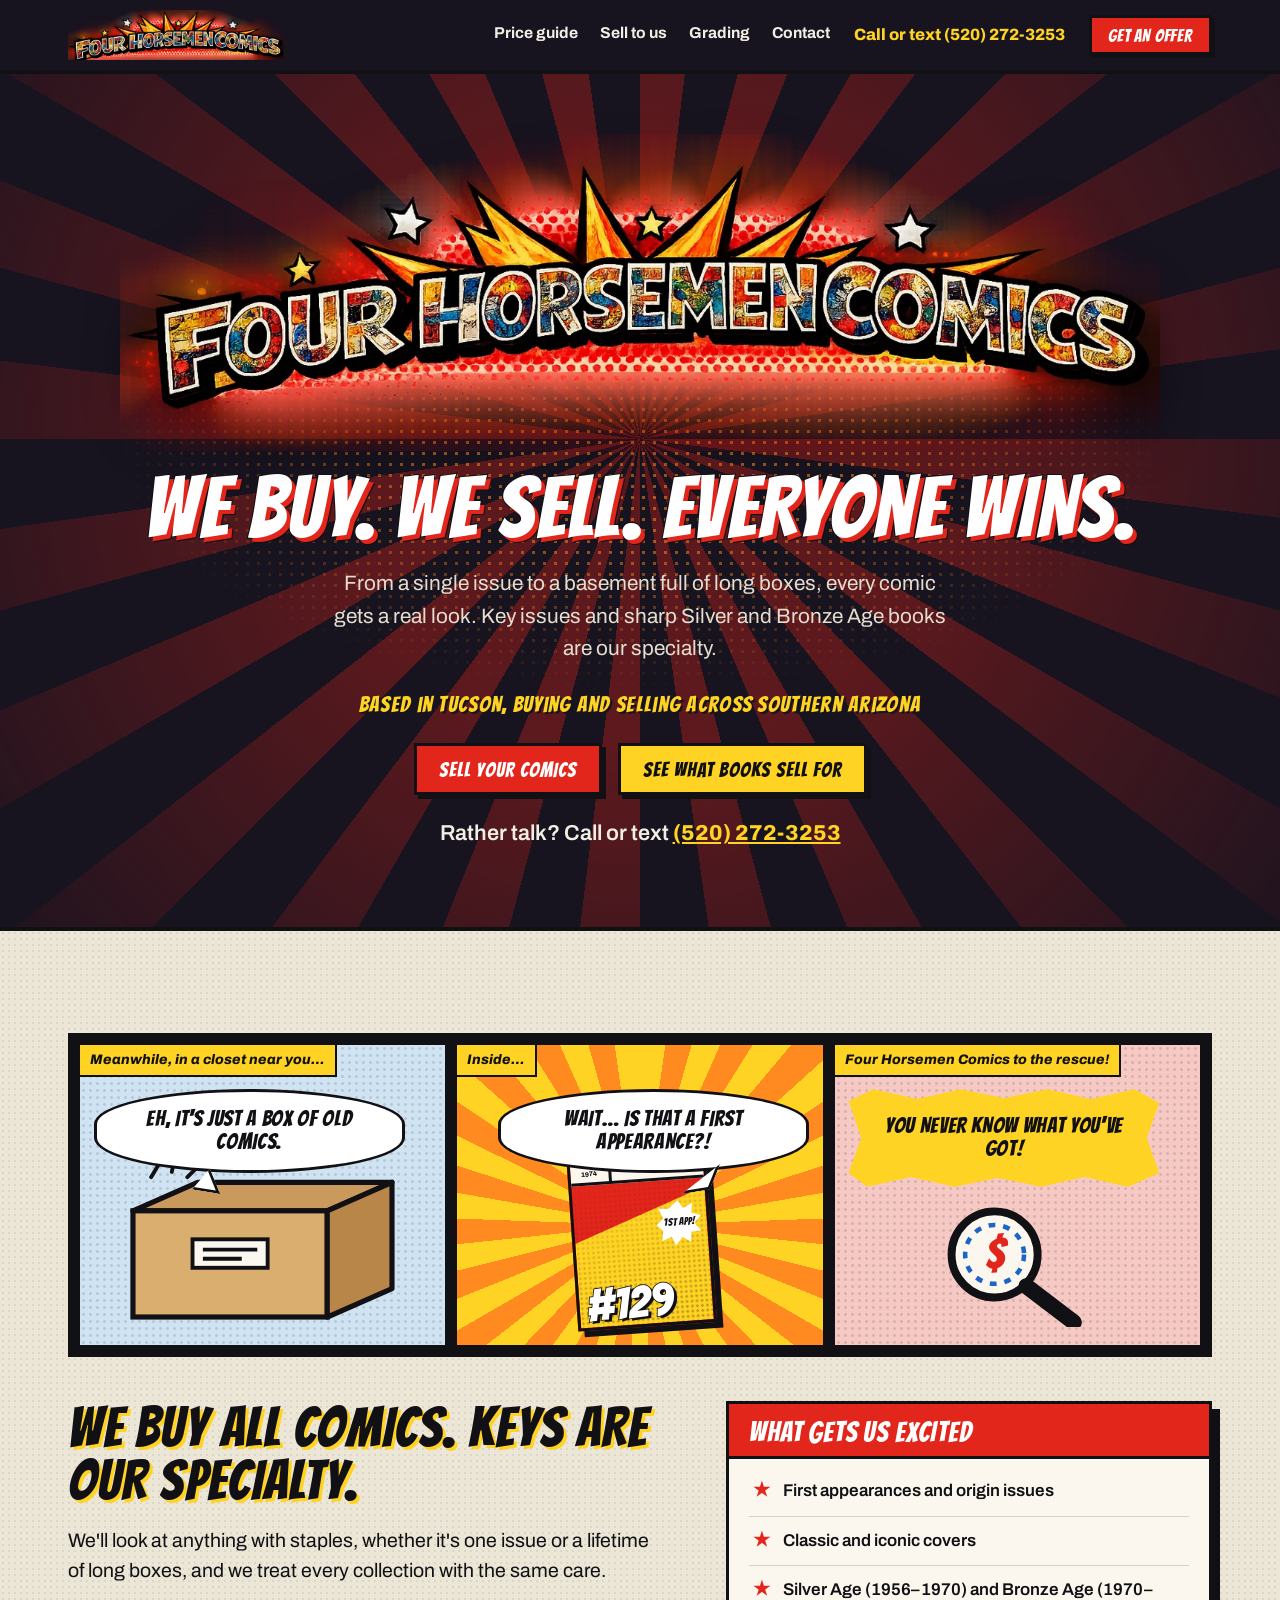
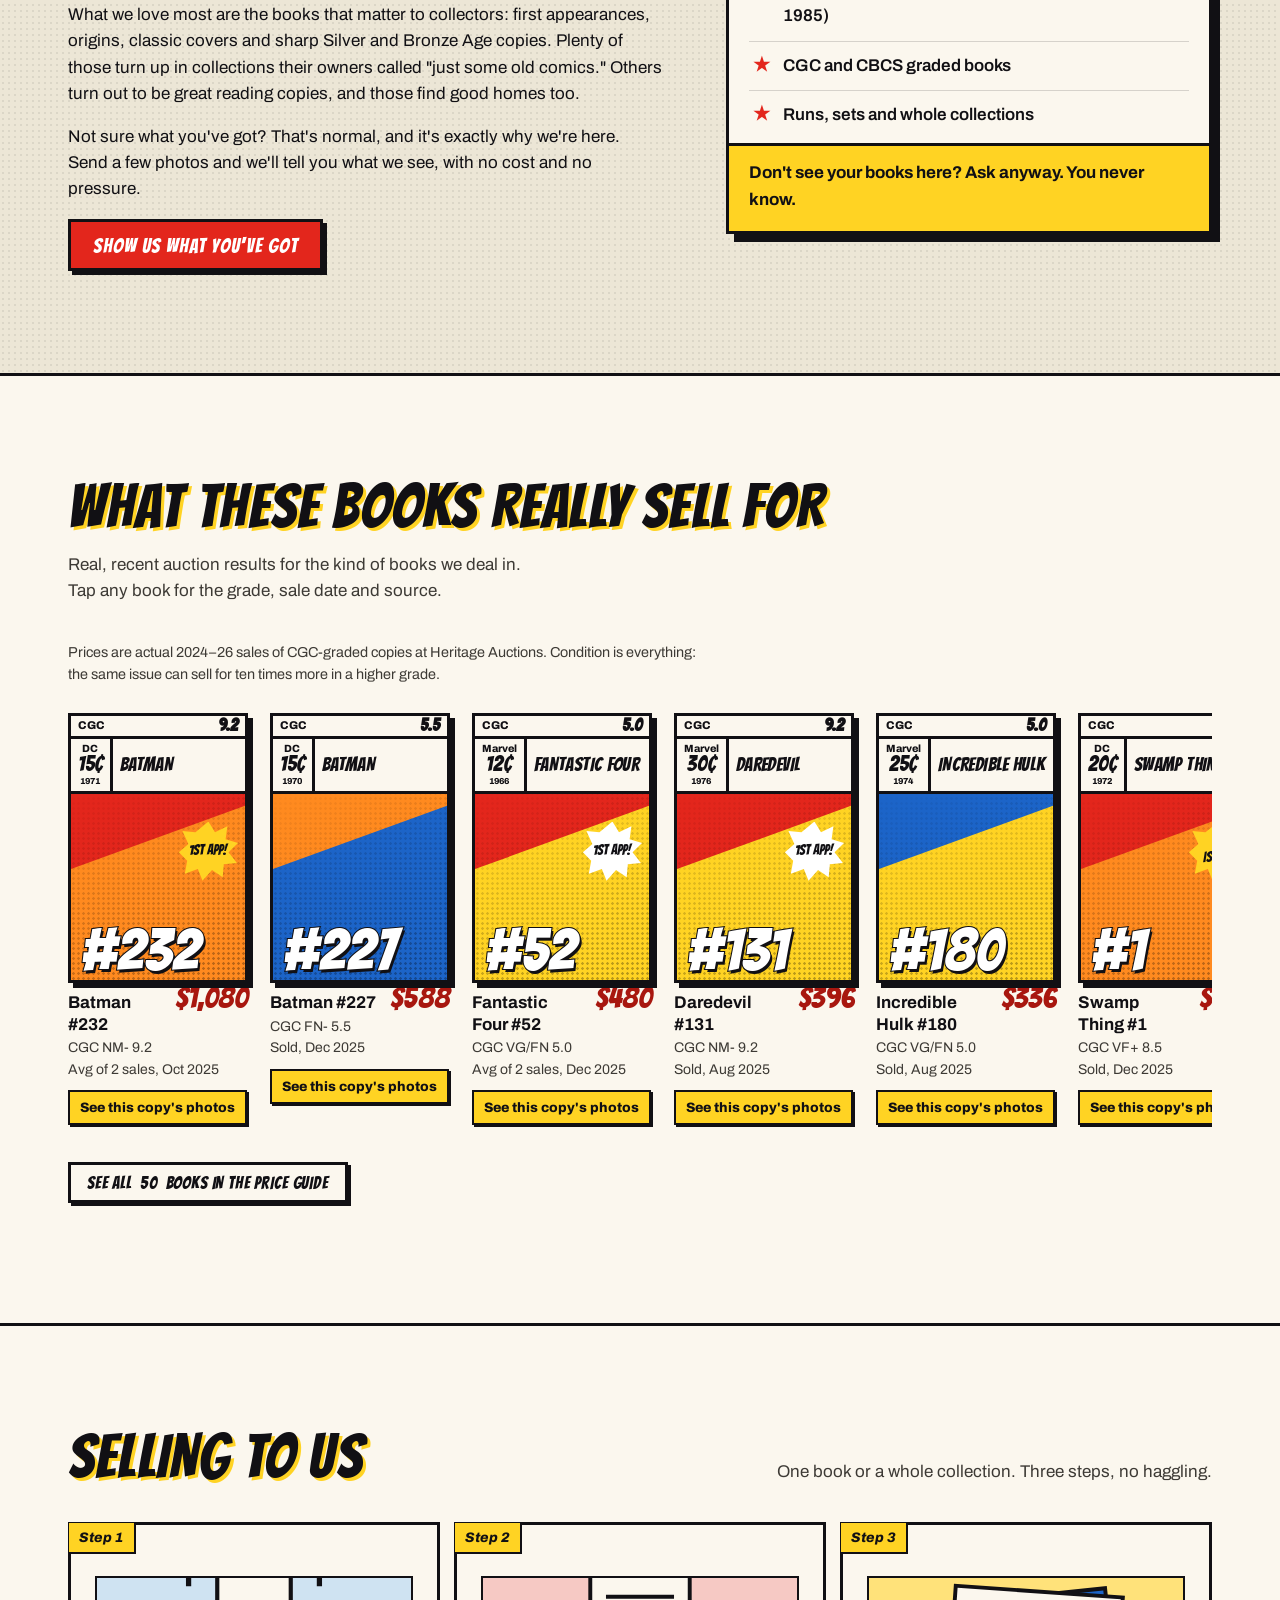
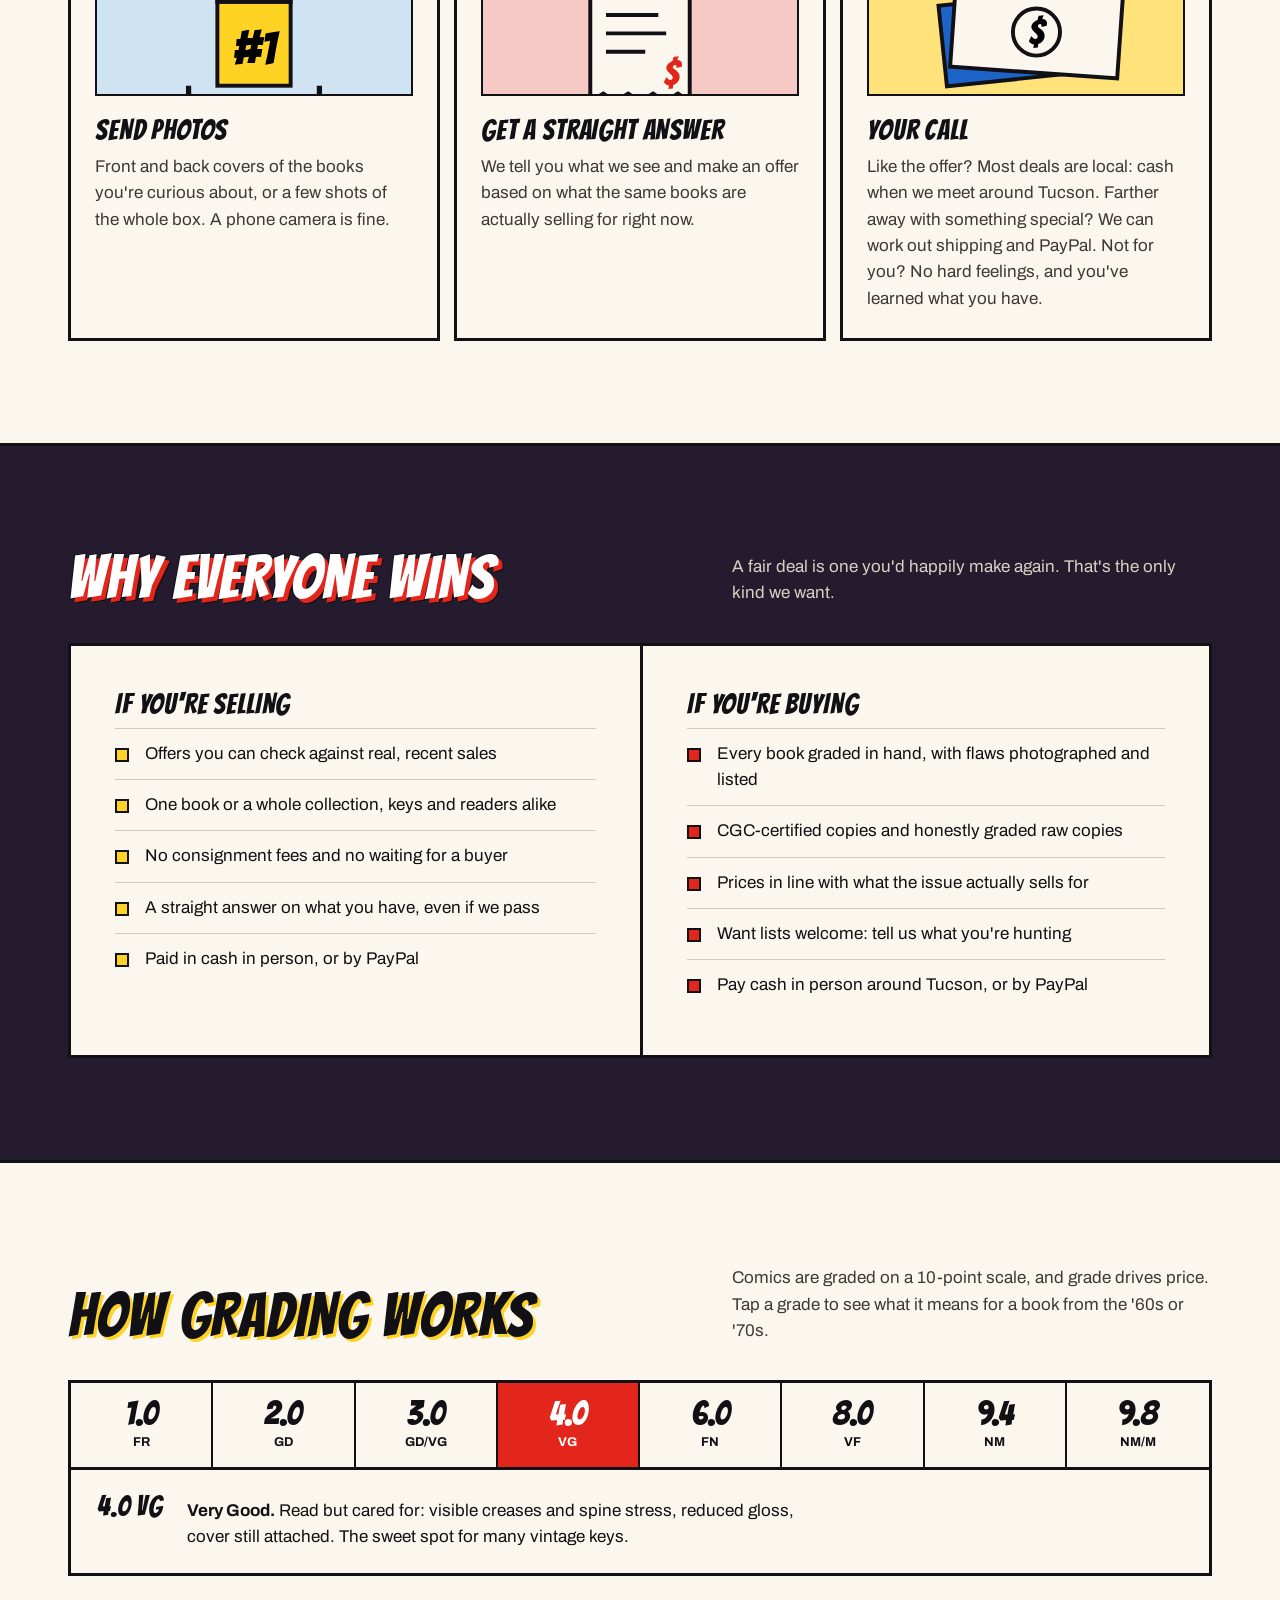
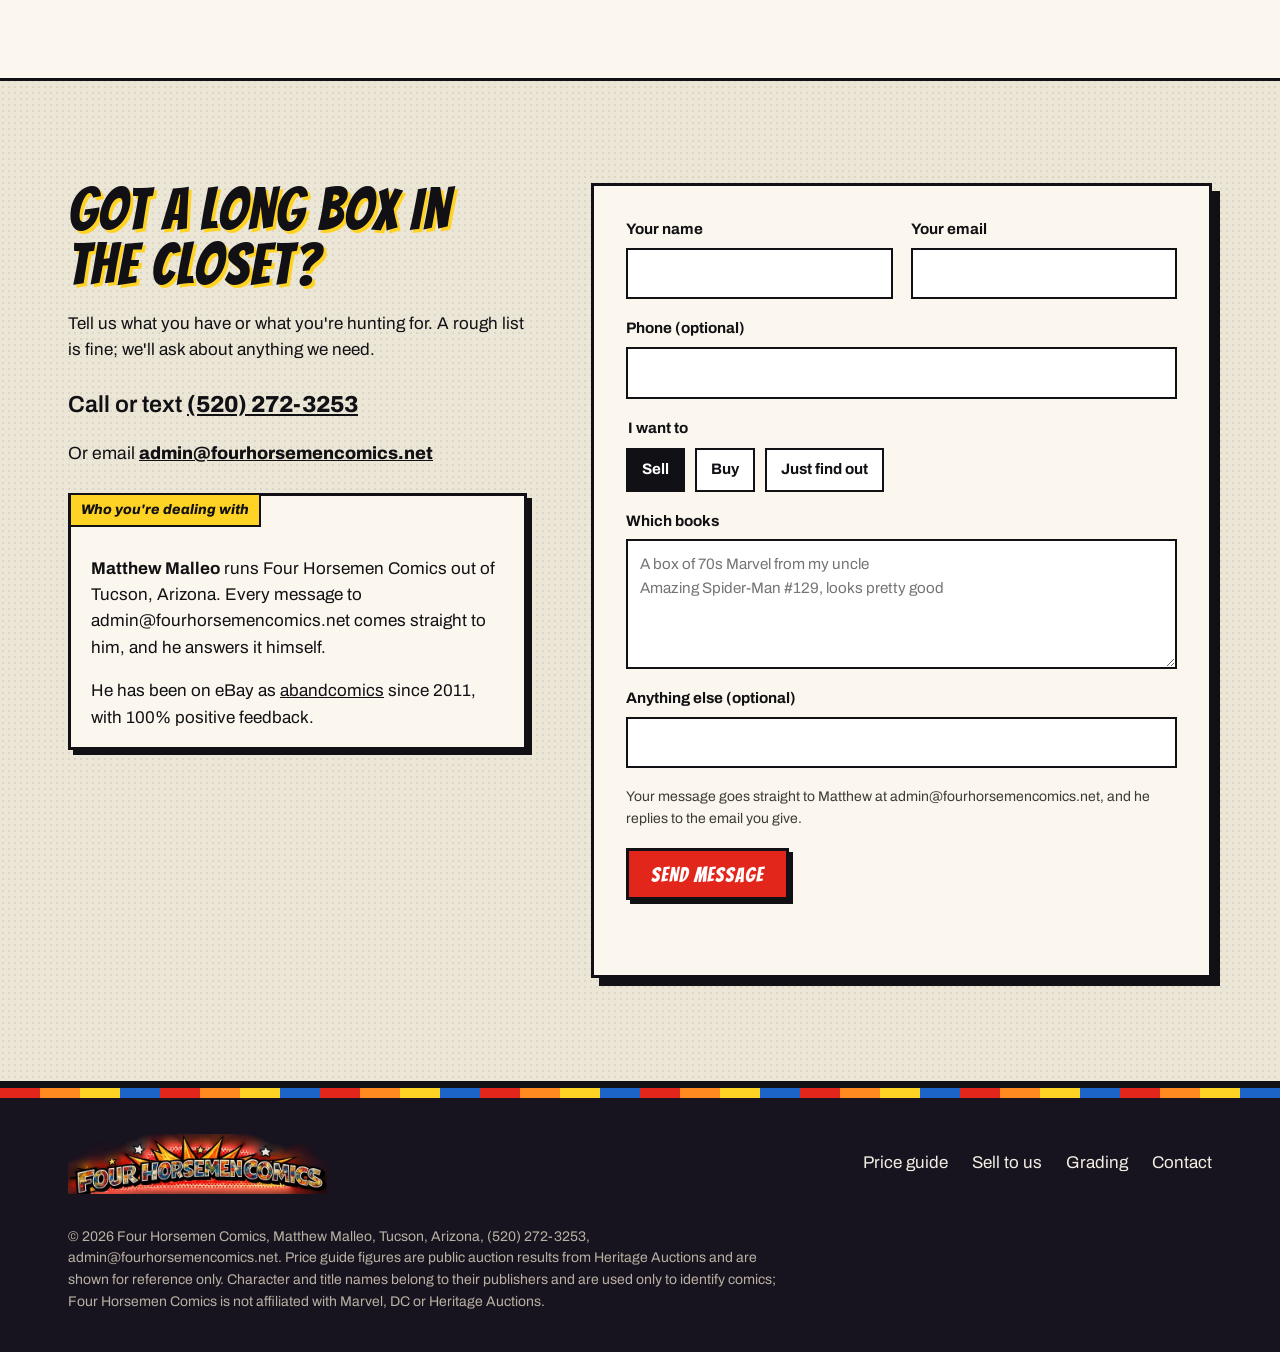
==== commit da0abf50: "Phone: call or text (520) 272-3253 in header, hero, contact and footer Co-Authored-By: Claude Opus 5" ====
--- a/site/index.html
+++ b/site/index.html
@@ -4,7 +4,7 @@
 <meta charset="utf-8">
 <meta name="viewport" content="width=device-width, initial-scale=1">
 <title>Four Horsemen Comics | We buy and sell comics. Keys are our specialty.</title>
-<meta name="description" content="Four Horsemen Comics, in Tucson, Arizona, buys and sells comics across Southern Arizona, from a single issue to whole collections, and specializes in key issues and high-grade Silver and Bronze Age books. Send photos for a free look.">
+<meta name="description" content="Four Horsemen Comics, in Tucson, Arizona (call or text (520) 272-3253), buys and sells comics across Southern Arizona, from a single issue to whole collections, and specializes in key issues and high-grade Silver and Bronze Age books. Send photos for a free look.">
 <link rel="icon" href="assets/logo.svg" type="image/svg+xml">
 <meta name="theme-color" content="#17131F">
 <meta property="og:title" content="Four Horsemen Comics">
@@ -15,7 +15,7 @@
 <link rel="preconnect" href="https://fonts.googleapis.com">
 <link rel="preconnect" href="https://fonts.gstatic.com" crossorigin>
 <link rel="stylesheet" href="https://fonts.googleapis.com/css2?family=Archivo:wght@400;600;700;800&family=Bangers&display=swap">
-<link rel="stylesheet" href="assets/style.css?v=5">
+<link rel="stylesheet" href="assets/style.css?v=6">
 </head>
 <body>
 <a class="visually-hidden" href="#main">Skip to content</a>
@@ -29,6 +29,7 @@
       <a href="#grading">Grading</a>
       <a href="#contact">Contact</a>
     </nav>
+    <a class="header-call" href="tel:+15202723253" aria-label="Call or text (520) 272-3253"><span class="long"><span class="pre">Call or text </span>(520) 272-3253</span><span class="short">Call</span></a>
     <a class="btn small red header-cta" href="#contact">Get an offer</a>
     <button class="btn small menu-btn" type="button" aria-expanded="false" aria-controls="nav">Menu</button>
   </div>
@@ -45,6 +46,7 @@
         <a class="btn red" href="#contact">Sell your comics</a>
         <a class="btn" href="prices.html">See what books sell for</a>
       </div>
+      <p class="hero-call">Rather talk? Call or text <a href="tel:+15202723253">(520) 272-3253</a></p>
     </div>
   </section>
 
@@ -225,6 +227,7 @@
       <div>
         <h2 class="pow pow-dark" id="contact-h">Got a long box in the closet?</h2>
         <p>Tell us what you have or what you're hunting for. A rough list is fine; we'll ask about anything we need.</p>
+        <p class="call-line">Call or text <a href="tel:+15202723253">(520) 272-3253</a></p>
         <p class="mail-line" data-email-wrap>Or email <a data-email href="mailto:admin@fourhorsemencomics.net">admin@fourhorsemencomics.net</a></p>
         <div class="owner-card">
           <p class="caption">Who you're dealing with</p>
@@ -265,7 +268,7 @@
       <a href="#grading">Grading</a>
       <a href="#contact">Contact</a>
     </nav>
-    <p class="fine">© <span id="year">2026</span> Four Horsemen Comics, Matthew Malleo, Tucson, Arizona, <a href="mailto:admin@fourhorsemencomics.net">admin@fourhorsemencomics.net</a>. Price guide figures are public auction results from Heritage Auctions and are shown for reference only. Character and title names belong to their publishers and are used only to identify comics; Four Horsemen Comics is not affiliated with Marvel, DC or Heritage Auctions.</p>
+    <p class="fine">© <span id="year">2026</span> Four Horsemen Comics, Matthew Malleo, Tucson, Arizona, <a href="tel:+15202723253">(520) 272-3253</a>, <a href="mailto:admin@fourhorsemencomics.net">admin@fourhorsemencomics.net</a>. Price guide figures are public auction results from Heritage Auctions and are shown for reference only. Character and title names belong to their publishers and are used only to identify comics; Four Horsemen Comics is not affiliated with Marvel, DC or Heritage Auctions.</p>
   </div>
 </footer>
 
@@ -274,6 +277,6 @@
   <div class="detail-body"></div>
 </dialog>
 
-<script src="assets/app.js?v=5" defer></script>
+<script src="assets/app.js?v=6" defer></script>
 </body>
 </html>
--- a/site/assets/style.css
+++ b/site/assets/style.css
@@ -281,3 +281,20 @@
 .form-status.ok { color: #1E7B34; }
 .form-status.err { color: var(--red); }
 .form button[disabled] { opacity: .6; cursor: progress; }
+
+/* Phone: header link, hero line, contact line */
+.header-call { color: var(--yellow); font-weight: 800; font-size: 1.02rem; text-decoration: none; white-space: nowrap; }
+.header-call:hover { text-decoration: underline; }
+.header-call .short { display: none; }
+.hero-call { margin: 22px 0 0; font-size: clamp(1.1rem, 2.4vw, 1.35rem); color: #F3EEE4; font-weight: 600; }
+.hero-call a { color: var(--yellow); font-weight: 800; white-space: nowrap; }
+.call-line { font-size: 1.45rem; font-weight: 600; margin-bottom: 4px; }
+.call-line a { font-weight: 800; white-space: nowrap; }
+@media (max-width: 900px) {
+  .header-call { background: var(--yellow); color: var(--ink); padding: 9px 14px 8px; border: 3px solid var(--ink); font-size: 1rem; }
+  .header-call .long { display: none; }
+  .header-call .short { display: inline; }
+}
+.nav a { white-space: nowrap; }
+@media (max-width: 1180px) and (min-width: 901px) { .header-call .pre { display: none; } }
+.header-cta { white-space: nowrap; }
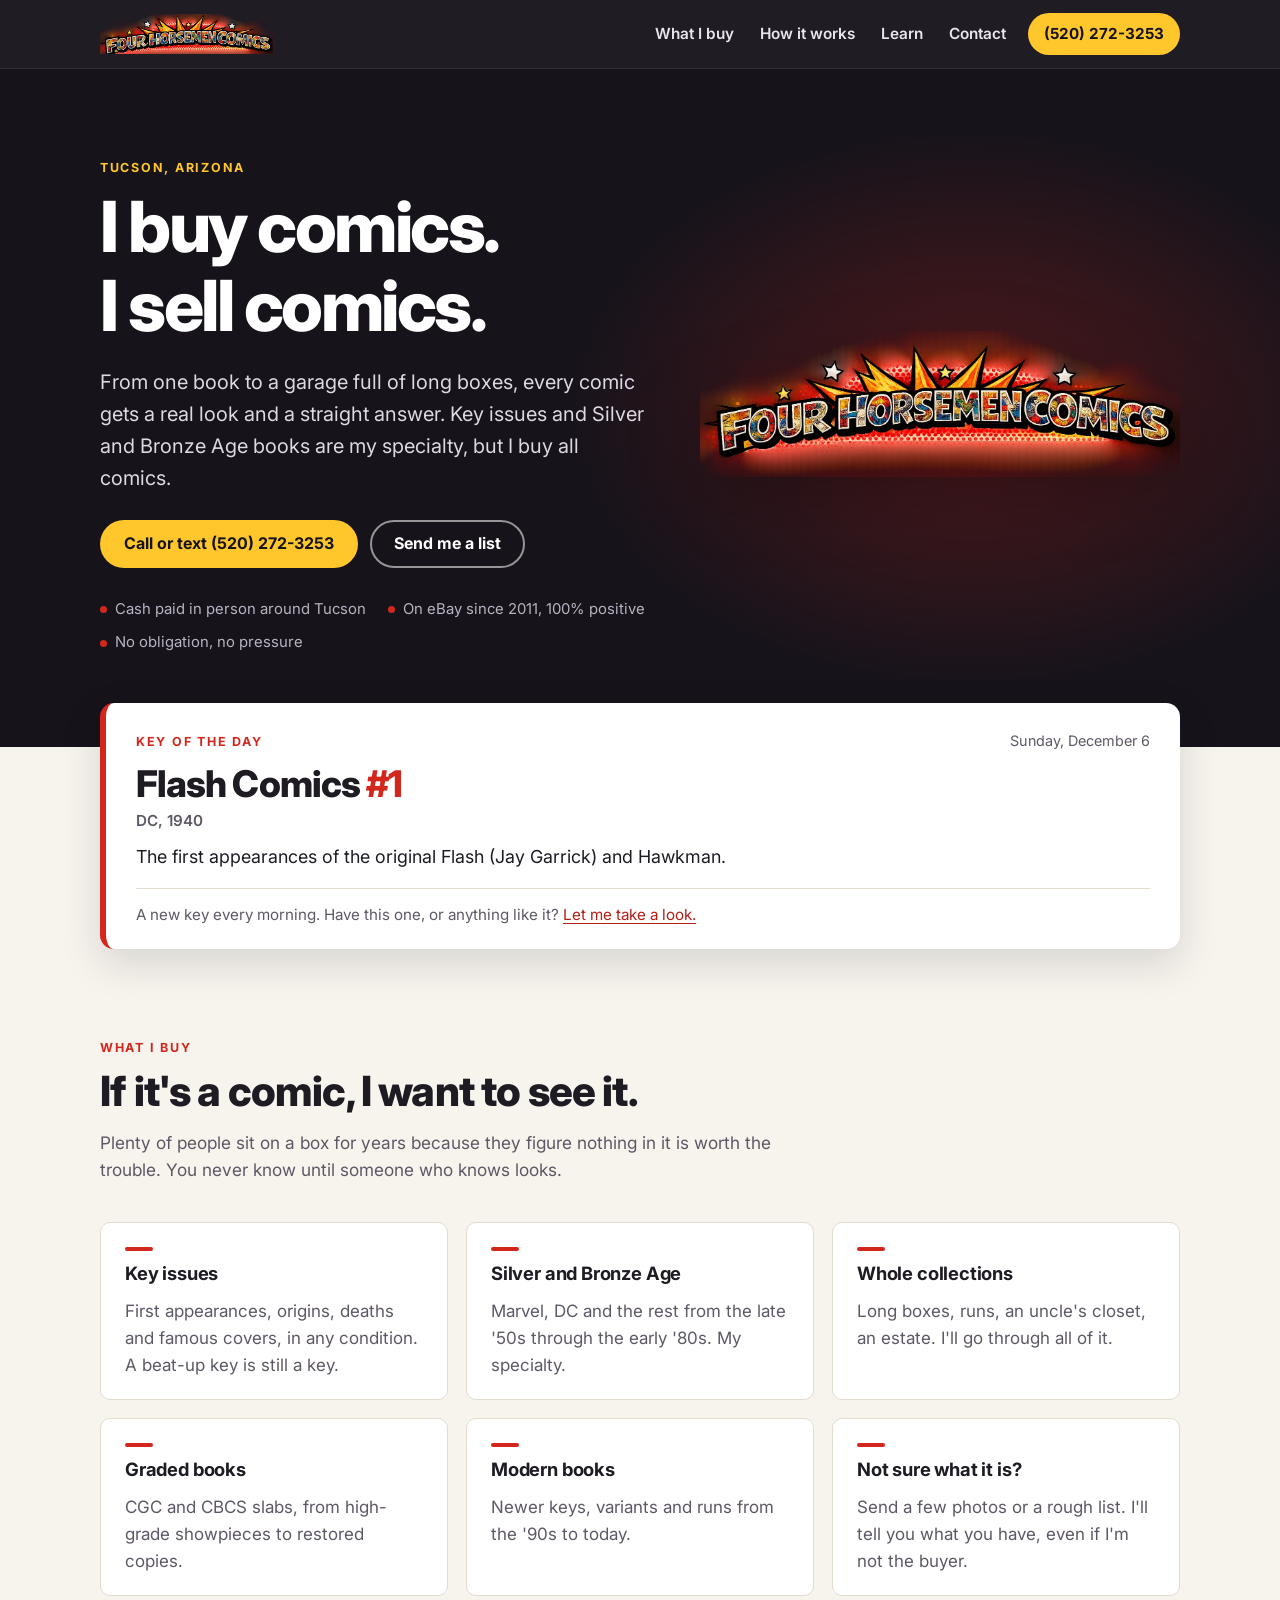
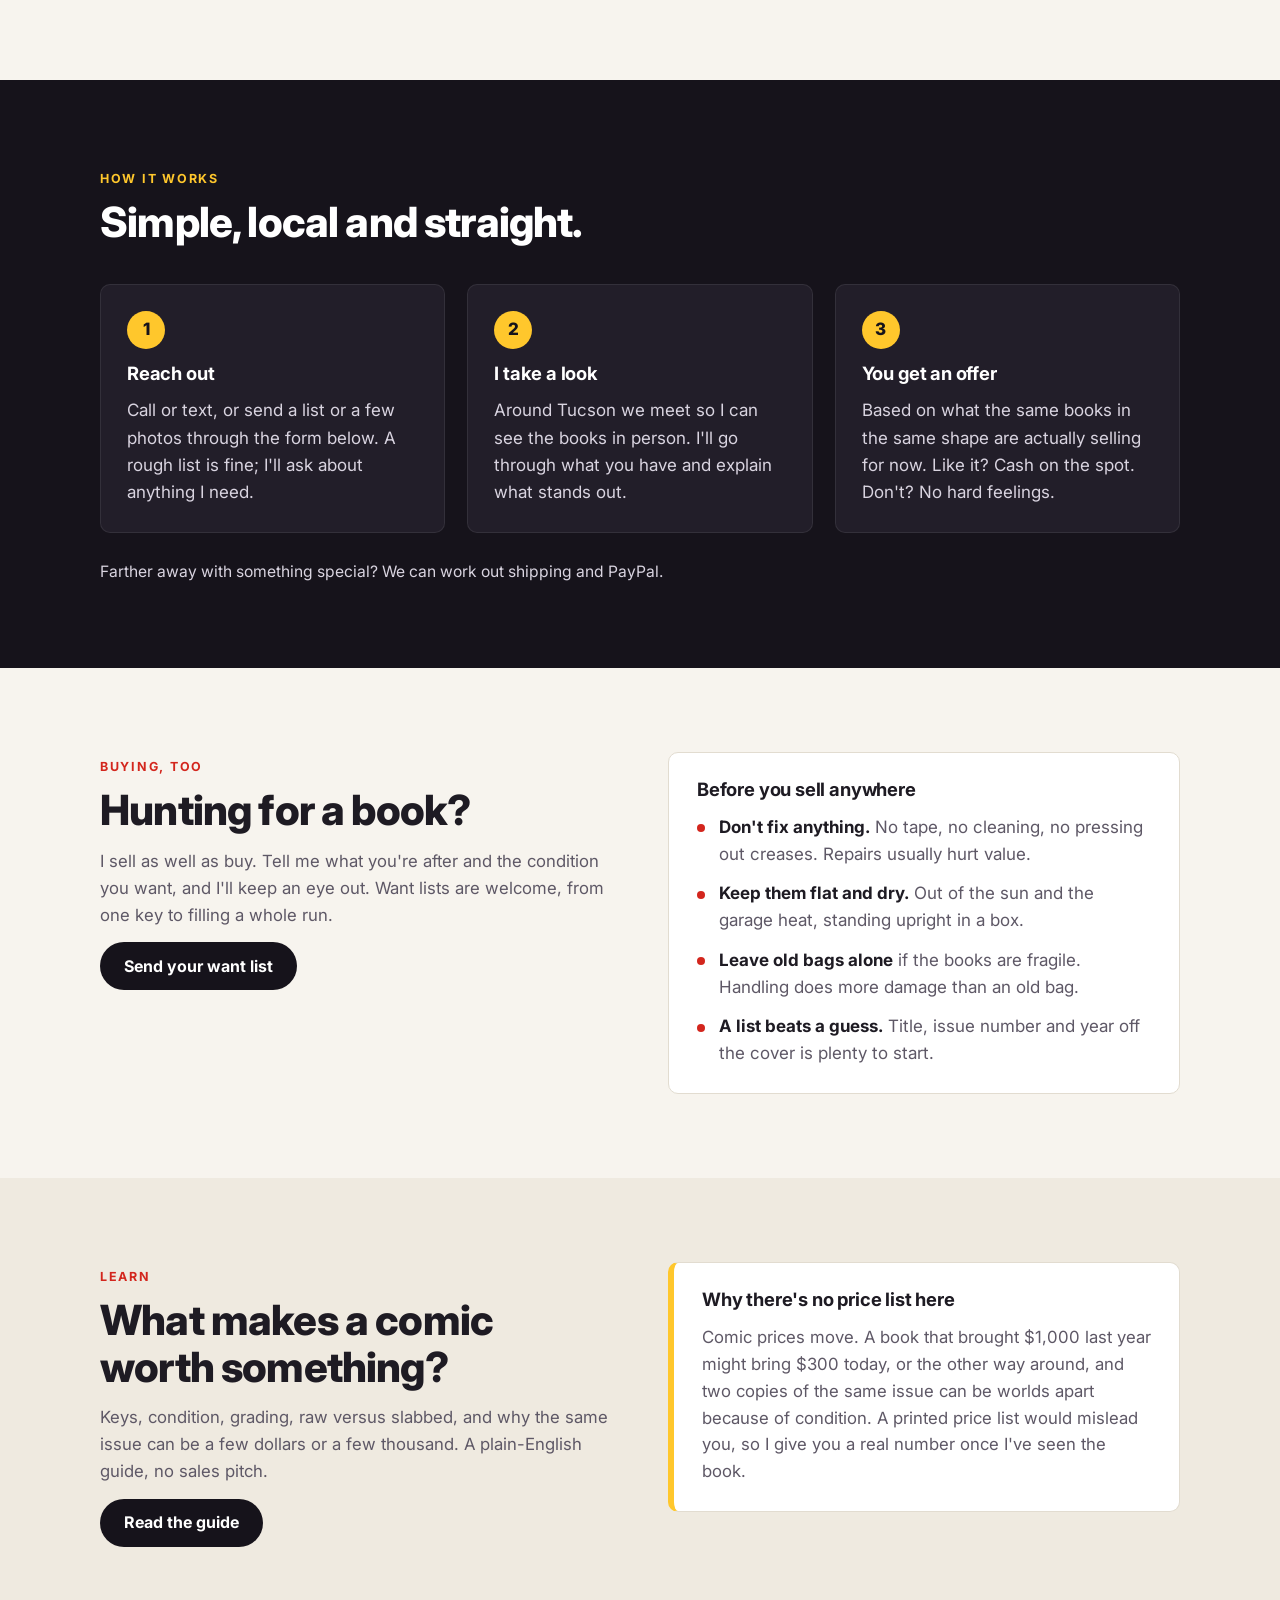
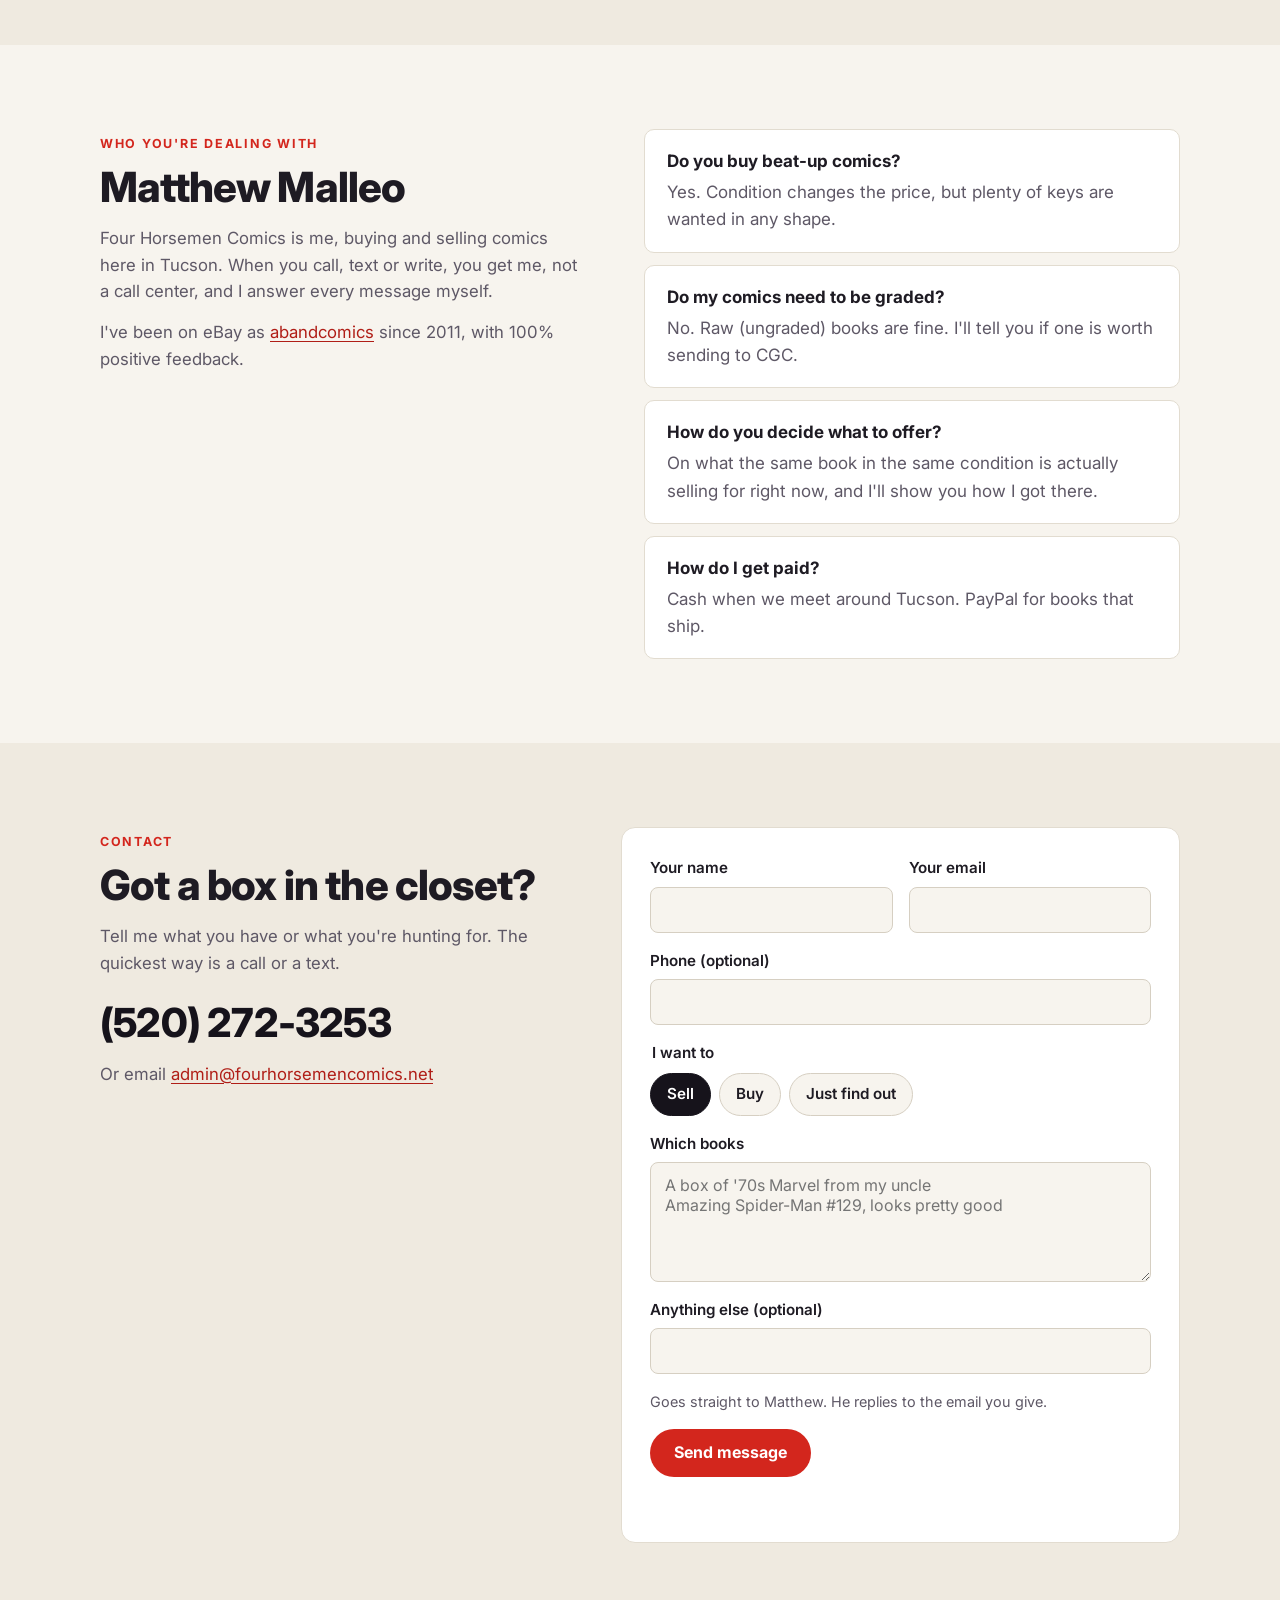
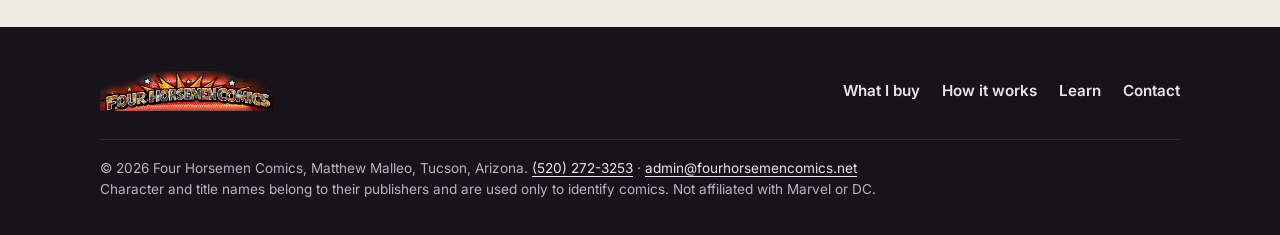
==== commit 4ba7c03f: "v3 redesign: local-dealer look, Key of the Day, learn page; price guide removed Owner (2026-11-14): " ====
--- a/site/index.html
+++ b/site/index.html
@@ -3,237 +3,170 @@
 <head>
 <meta charset="utf-8">
 <meta name="viewport" content="width=device-width, initial-scale=1">
-<title>Four Horsemen Comics | We buy and sell comics. Keys are our specialty.</title>
-<meta name="description" content="Four Horsemen Comics, in Tucson, Arizona (call or text (520) 272-3253), buys and sells comics across Southern Arizona, from a single issue to whole collections, and specializes in key issues and high-grade Silver and Bronze Age books. Send photos for a free look.">
+<title>Four Horsemen Comics | Comic book buyer and seller in Tucson, Arizona</title>
+<meta name="description" content="Four Horsemen Comics buys and sells comic books in Tucson and Southern Arizona, from single issues to whole collections. Key issues and Silver and Bronze Age books are the specialty. Call or text (520) 272-3253.">
 <link rel="icon" href="assets/logo.svg" type="image/svg+xml">
-<meta name="theme-color" content="#17131F">
-<meta property="og:title" content="Four Horsemen Comics">
-<meta property="og:description" content="We buy. We sell. Everyone wins. You never know what's in the box.">
+<meta name="theme-color" content="#16131B">
+<meta property="og:title" content="Four Horsemen Comics, Tucson">
+<meta property="og:description" content="I buy comics. I sell comics. Single books to whole collections, cash paid in person around Tucson.">
 <meta property="og:type" content="website">
 <meta property="og:url" content="https://fourhorsemencomics.net/">
 <meta property="og:image" content="https://fourhorsemencomics.net/assets/og-image.jpg">
 <link rel="preconnect" href="https://fonts.googleapis.com">
 <link rel="preconnect" href="https://fonts.gstatic.com" crossorigin>
-<link rel="stylesheet" href="https://fonts.googleapis.com/css2?family=Archivo:wght@400;600;700;800&family=Bangers&display=swap">
-<link rel="stylesheet" href="assets/style.css?v=6">
+<link rel="stylesheet" href="https://fonts.googleapis.com/css2?family=Inter:opsz,wght@14..32,400..800&display=swap">
+<link rel="stylesheet" href="assets/style.css?v=7">
 </head>
 <body>
-<a class="visually-hidden" href="#main">Skip to content</a>
+<a class="skip" href="#main">Skip to content</a>
 
 <header class="site-header">
-  <div class="wrap">
+  <div class="wrap bar">
     <a class="brand" href="./"><img src="assets/logo-header.webp" alt="Four Horsemen Comics" width="640" height="148"></a>
     <nav class="nav" id="nav" aria-label="Main">
-      <a href="prices.html">Price guide</a>
-      <a href="#sell">Sell to us</a>
-      <a href="#grading">Grading</a>
+      <a href="#buy">What I buy</a>
+      <a href="#how">How it works</a>
+      <a href="learn.html">Learn</a>
       <a href="#contact">Contact</a>
     </nav>
-    <a class="header-call" href="tel:+15202723253" aria-label="Call or text (520) 272-3253"><span class="long"><span class="pre">Call or text </span>(520) 272-3253</span><span class="short">Call</span></a>
-    <a class="btn small red header-cta" href="#contact">Get an offer</a>
-    <button class="btn small menu-btn" type="button" aria-expanded="false" aria-controls="nav">Menu</button>
+    <a class="call-pill" href="tel:+15202723253"><span class="long">(520) 272-3253</span><span class="short">Call</span></a>
+    <button class="menu-btn" type="button" aria-expanded="false" aria-controls="nav">Menu</button>
   </div>
 </header>
 
 <main id="main">
   <section class="hero">
+    <div class="wrap hero-grid">
+      <div class="hero-copy">
+        <p class="eyebrow">Tucson, Arizona</p>
+        <h1>I buy comics.<br>I sell comics.</h1>
+        <p class="lede">From one book to a garage full of long boxes, every comic gets a real look and a straight answer. Key issues and Silver and Bronze Age books are my specialty, but I buy all comics.</p>
+        <div class="cta-row">
+          <a class="btn btn-yellow" href="tel:+15202723253">Call or text (520) 272-3253</a>
+          <a class="btn btn-ghost" href="#contact">Send me a list</a>
+        </div>
+        <ul class="trust">
+          <li>Cash paid in person around Tucson</li>
+          <li>On eBay since 2011, 100% positive</li>
+          <li>No obligation, no pressure</li>
+        </ul>
+      </div>
+      <div class="hero-mark">
+        <img src="assets/logo-hero.webp" alt="" width="1400" height="427">
+      </div>
+    </div>
+  </section>
+
+  <section class="section kotd-section" aria-labelledby="kotd-h">
     <div class="wrap">
-      <img class="hero-logo" data-slam src="assets/logo-hero.webp" alt="Four Horsemen Comics" width="1400" height="427">
-      <h1 class="pow pow-light">We buy. We sell. Everyone wins.</h1>
-      <p class="lede">From a single issue to a basement full of long boxes, every comic gets a real look. Key issues and sharp Silver and Bronze Age books are our specialty.</p>
-      <p class="where">Based in Tucson, buying and selling across Southern Arizona</p>
-      <div class="cta-row">
-        <a class="btn red" href="#contact">Sell your comics</a>
-        <a class="btn" href="prices.html">See what books sell for</a>
-      </div>
-      <p class="hero-call">Rather talk? Call or text <a href="tel:+15202723253">(520) 272-3253</a></p>
-    </div>
-  </section>
-
-  <section class="section" id="mission" aria-labelledby="mission-h">
-    <div class="wrap">
-      <div class="strip3" aria-label="A three-panel comic about finding a valuable book">
-        <div class="panel p1">
-          <span class="caption">Meanwhile, in a closet near you…</span>
-          <p class="bubble">Eh, it's just a box of old comics.</p>
-          <div class="art" aria-hidden="true">
-            <svg viewBox="0 0 220 130" width="78%">
-              <path d="M10 40 L60 18 L210 18 L160 40 Z" fill="#C99A5B" stroke="#111014" stroke-width="4" stroke-linejoin="round"/>
-              <rect x="10" y="40" width="150" height="82" fill="#D9AE6E" stroke="#111014" stroke-width="4"/>
-              <path d="M160 40 L210 18 L210 100 L160 122 Z" fill="#B88648" stroke="#111014" stroke-width="4" stroke-linejoin="round"/>
-              <rect x="56" y="62" width="58" height="22" fill="#FBF7EE" stroke="#111014" stroke-width="3"/>
-              <path d="M64 70h42M64 77h30" stroke="#111014" stroke-width="3"/>
-              <path d="M24 14 l6 -10 M40 10 l2 -10 M52 14 l8 -8" stroke="#111014" stroke-width="3" stroke-linecap="round"/>
-            </svg>
-          </div>
-        </div>
-        <div class="panel p2">
-          <span class="caption">Inside…</span>
-          <p class="bubble right">Wait… is that a first appearance?!</p>
-          <div class="art" id="strip-cover" aria-hidden="true"></div>
-        </div>
-        <div class="panel p3">
-          <span class="caption">Four Horsemen Comics to the rescue!</span>
-          <p class="bubble shout">You never know what you've got!</p>
-          <div class="art" aria-hidden="true">
-            <svg viewBox="0 0 200 120" width="62%">
-              <circle cx="80" cy="56" r="38" fill="#FBF7EE" stroke="#111014" stroke-width="7"/>
-              <circle cx="80" cy="56" r="26" fill="none" stroke="#1C64C8" stroke-width="4" stroke-dasharray="6 7"/>
-              <path d="M108 84 L150 116" stroke="#111014" stroke-width="14" stroke-linecap="round"/>
-              <text x="80" y="70" text-anchor="middle" font-family="Bangers, Impact" font-size="40" fill="#E3261C">$</text>
-            </svg>
-          </div>
-        </div>
-      </div>
-
-      <div class="mission">
-        <div>
-          <h2 class="pow pow-dark" id="mission-h">We buy all comics. Keys are our specialty.</h2>
-          <p class="big">We'll look at anything with staples, whether it's one issue or a lifetime of long boxes, and we treat every collection with the same care.</p>
-          <p>What we love most are the books that matter to collectors: first appearances, origins, classic covers and sharp Silver and Bronze Age copies. Plenty of those turn up in collections their owners called "just some old comics." Others turn out to be great reading copies, and those find good homes too.</p>
-          <p>Not sure what you've got? That's normal, and it's exactly why we're here. Send a few photos and we'll tell you what we see, with no cost and no pressure.</p>
-          <div class="cta-row"><a class="btn red" href="#contact">Show us what you've got</a></div>
-        </div>
-        <aside class="lookfor">
-          <h3>What gets us excited</h3>
-          <ul>
-            <li>First appearances and origin issues</li>
-            <li>Classic and iconic covers</li>
-            <li>Silver Age (1956–1970) and Bronze Age (1970–1985)</li>
-            <li>CGC and CBCS graded books</li>
-            <li>Runs, sets and whole collections</li>
-          </ul>
-          <p>Don't see your books here? Ask anyway. You never know.</p>
-        </aside>
-      </div>
-    </div>
-  </section>
-
-  <section class="section alt" aria-labelledby="market-h">
+      <article class="kotd" id="kotd" aria-live="polite">
+        <div class="kotd-head">
+          <h2 class="eyebrow" id="kotd-h">Key of the day</h2>
+          <span class="kotd-date" id="kotd-date"></span>
+        </div>
+        <div class="kotd-body">
+          <p class="kotd-title" id="kotd-title">Amazing Fantasy <span>#15</span></p>
+          <p class="kotd-meta" id="kotd-meta">Marvel, 1962</p>
+          <p class="kotd-why" id="kotd-why">The first appearance of Spider-Man.</p>
+        </div>
+        <p class="kotd-foot">A new key every morning. Have this one, or anything like it? <a href="#contact">Let me take a look.</a></p>
+      </article>
+    </div>
+  </section>
+
+  <section class="section" id="buy" aria-labelledby="buy-h">
     <div class="wrap">
       <div class="section-head">
-        <h2 class="pow pow-dark" id="market-h">What these books really sell for</h2>
-        <p>Real, recent auction results for the kind of books we deal in. Tap any book for the grade, sale date and source.</p>
-      </div>
-      <p class="data-note" id="market-note">Prices are actual 2024–26 sales of CGC-graded copies at Heritage Auctions. Condition is everything: the same issue can sell for ten times more in a higher grade.</p>
-      <div class="strip" id="market-strip"></div>
-      <p><a class="btn ghost small" href="prices.html">See all <span id="market-count">50</span> books in the price guide</a></p>
-    </div>
-  </section>
-
-  <section class="section" id="sold-by-us" aria-labelledby="sold-h" hidden>
+        <p class="eyebrow">What I buy</p>
+        <h2 id="buy-h">If it's a comic, I want to see it.</h2>
+        <p>Plenty of people sit on a box for years because they figure nothing in it is worth the trouble. You never know until someone who knows looks.</p>
+      </div>
+      <div class="cards">
+        <div class="card"><h3>Key issues</h3><p>First appearances, origins, deaths and famous covers, in any condition. A beat-up key is still a key.</p></div>
+        <div class="card"><h3>Silver and Bronze Age</h3><p>Marvel, DC and the rest from the late '50s through the early '80s. My specialty.</p></div>
+        <div class="card"><h3>Whole collections</h3><p>Long boxes, runs, an uncle's closet, an estate. I'll go through all of it.</p></div>
+        <div class="card"><h3>Graded books</h3><p>CGC and CBCS slabs, from high-grade showpieces to restored copies.</p></div>
+        <div class="card"><h3>Modern books</h3><p>Newer keys, variants and runs from the '90s to today.</p></div>
+        <div class="card"><h3>Not sure what it is?</h3><p>Send a few photos or a rough list. I'll tell you what you have, even if I'm not the buyer.</p></div>
+      </div>
+    </div>
+  </section>
+
+  <section class="section dark" id="how" aria-labelledby="how-h">
     <div class="wrap">
       <div class="section-head">
-        <h2 class="pow pow-dark" id="sold-h">Sold by Four Horsemen</h2>
-        <p>Books we've sold, with the grade and the price they brought.</p>
-      </div>
-      <div class="strip" id="sold-strip"></div>
-    </div>
-  </section>
-
-  <section class="section alt" id="sell" aria-labelledby="sell-h">
-    <div class="wrap">
-      <div class="section-head">
-        <h2 class="pow pow-dark" id="sell-h">Selling to us</h2>
-        <p>One book or a whole collection. Three steps, no haggling.</p>
-      </div>
-      <ol class="panels">
-        <li class="panel">
-          <span class="caption">Step 1</span>
-          <div class="art" style="background:#CFE3F2">
-            <svg viewBox="0 0 240 120" width="100%" height="100%" preserveAspectRatio="xMidYMid slice" aria-hidden="true">
-              <rect x="92" y="14" width="56" height="84" fill="#FFD323" stroke="#111014" stroke-width="3"/>
-              <rect x="92" y="14" width="56" height="20" fill="#FBF7EE" stroke="#111014" stroke-width="3"/>
-              <text x="120" y="82" font-family="Bangers, Impact" font-size="36" text-anchor="middle">#1</text>
-              <path d="M70 6h16M70 6v16M170 6h-16M170 6v16M70 114h16M70 114v-16M170 114h-16M170 114v-16" stroke="#111014" stroke-width="4" fill="none"/>
-            </svg>
-          </div>
-          <h3>Send photos</h3>
-          <p>Front and back covers of the books you're curious about, or a few shots of the whole box. A phone camera is fine.</p>
-        </li>
-        <li class="panel">
-          <span class="caption">Step 2</span>
-          <div class="art" style="background:#F6C9C4">
-            <svg viewBox="0 0 240 120" width="100%" height="100%" preserveAspectRatio="xMidYMid slice" aria-hidden="true">
-              <path d="M82 10h76v100l-9-6-10 6-9-6-10 6-9-6-10 6-9-6-10 6z" fill="#FBF7EE" stroke="#111014" stroke-width="3"/>
-              <path d="M94 30h52M94 44h40M94 58h46M94 72h30" stroke="#111014" stroke-width="3"/>
-              <text x="150" y="98" font-family="Bangers, Impact" font-size="28" text-anchor="end" fill="#E3261C">$</text>
-            </svg>
-          </div>
-          <h3>Get a straight answer</h3>
-          <p>We tell you what we see and make an offer based on what the same books are actually selling for right now.</p>
-        </li>
-        <li class="panel">
-          <span class="caption">Step 3</span>
-          <div class="art" style="background:#FFE27A">
-            <svg viewBox="0 0 240 120" width="100%" height="100%" preserveAspectRatio="xMidYMid slice" aria-hidden="true">
-              <rect x="56" y="30" width="128" height="62" fill="#1C64C8" stroke="#111014" stroke-width="3" transform="rotate(-6 120 61)"/>
-              <rect x="64" y="26" width="128" height="62" fill="#FBF7EE" stroke="#111014" stroke-width="3" transform="rotate(4 128 57)"/>
-              <circle cx="128" cy="57" r="18" fill="none" stroke="#111014" stroke-width="3"/>
-              <text x="128" y="67" font-family="Bangers, Impact" font-size="28" text-anchor="middle">$</text>
-            </svg>
-          </div>
-          <h3>Your call</h3>
-          <p>Like the offer? Most deals are local: cash when we meet around Tucson. Farther away with something special? We can work out shipping and PayPal. Not for you? No hard feelings, and you've learned what you have.</p>
-        </li>
+        <p class="eyebrow">How it works</p>
+        <h2 id="how-h">Simple, local and straight.</h2>
+      </div>
+      <ol class="steps">
+        <li><span class="num">1</span><h3>Reach out</h3><p>Call or text, or send a list or a few photos through the form below. A rough list is fine; I'll ask about anything I need.</p></li>
+        <li><span class="num">2</span><h3>I take a look</h3><p>Around Tucson we meet so I can see the books in person. I'll go through what you have and explain what stands out.</p></li>
+        <li><span class="num">3</span><h3>You get an offer</h3><p>Based on what the same books in the same shape are actually selling for now. Like it? Cash on the spot. Don't? No hard feelings.</p></li>
       </ol>
-    </div>
-  </section>
-
-  <section class="section dark" id="why" aria-labelledby="why-h">
-    <div class="wrap">
-      <div class="section-head">
-        <h2 class="pow pow-light" id="why-h">Why everyone wins</h2>
-        <p>A fair deal is one you'd happily make again. That's the only kind we want.</p>
-      </div>
-      <div class="split">
-        <div class="sellers">
-          <h3>If you're selling</h3>
-          <ul>
-            <li>Offers you can check against real, recent sales</li>
-            <li>One book or a whole collection, keys and readers alike</li>
-            <li>No consignment fees and no waiting for a buyer</li>
-            <li>A straight answer on what you have, even if we pass</li>
-            <li>Paid in cash in person, or by PayPal</li>
-          </ul>
-        </div>
-        <div class="buyers">
-          <h3>If you're buying</h3>
-          <ul>
-            <li>Every book graded in hand, with flaws photographed and listed</li>
-            <li>CGC-certified copies and honestly graded raw copies</li>
-            <li>Prices in line with what the issue actually sells for</li>
-            <li>Want lists welcome: tell us what you're hunting</li>
-            <li>Pay cash in person around Tucson, or by PayPal</li>
-          </ul>
-        </div>
-      </div>
-    </div>
-  </section>
-
-  <section class="section alt" id="grading" aria-labelledby="grading-h">
-    <div class="wrap">
-      <div class="section-head">
-        <h2 class="pow pow-dark" id="grading-h">How grading works</h2>
-        <p>Comics are graded on a 10-point scale, and grade drives price. Tap a grade to see what it means for a book from the '60s or '70s.</p>
-      </div>
-      <div class="scale" id="scale" role="group" aria-label="Grades"></div>
-      <div class="grade-detail" id="grade-detail" aria-live="polite"></div>
-    </div>
-  </section>
-
-  <section class="section" id="contact" aria-labelledby="contact-h">
+      <p class="aside">Farther away with something special? We can work out shipping and PayPal.</p>
+    </div>
+  </section>
+
+  <section class="section" aria-labelledby="sell-h">
+    <div class="wrap split">
+      <div>
+        <p class="eyebrow">Buying, too</p>
+        <h2 id="sell-h">Hunting for a book?</h2>
+        <p>I sell as well as buy. Tell me what you're after and the condition you want, and I'll keep an eye out. Want lists are welcome, from one key to filling a whole run.</p>
+        <p><a class="btn btn-dark" href="#contact">Send your want list</a></p>
+      </div>
+      <div class="tips">
+        <h3>Before you sell anywhere</h3>
+        <ul>
+          <li><strong>Don't fix anything.</strong> No tape, no cleaning, no pressing out creases. Repairs usually hurt value.</li>
+          <li><strong>Keep them flat and dry.</strong> Out of the sun and the garage heat, standing upright in a box.</li>
+          <li><strong>Leave old bags alone</strong> if the books are fragile. Handling does more damage than an old bag.</li>
+          <li><strong>A list beats a guess.</strong> Title, issue number and year off the cover is plenty to start.</li>
+        </ul>
+      </div>
+    </div>
+  </section>
+
+  <section class="section alt" aria-labelledby="learn-h">
+    <div class="wrap split">
+      <div>
+        <p class="eyebrow">Learn</p>
+        <h2 id="learn-h">What makes a comic worth something?</h2>
+        <p>Keys, condition, grading, raw versus slabbed, and why the same issue can be a few dollars or a few thousand. A plain-English guide, no sales pitch.</p>
+        <p><a class="btn btn-dark" href="learn.html">Read the guide</a></p>
+      </div>
+      <div class="note">
+        <h3>Why there's no price list here</h3>
+        <p>Comic prices move. A book that brought $1,000 last year might bring $300 today, or the other way around, and two copies of the same issue can be worlds apart because of condition. A printed price list would mislead you, so I give you a real number once I've seen the book.</p>
+      </div>
+    </div>
+  </section>
+
+  <section class="section" id="about" aria-labelledby="about-h">
+    <div class="wrap about">
+      <div>
+        <p class="eyebrow">Who you're dealing with</p>
+        <h2 id="about-h">Matthew Malleo</h2>
+        <p>Four Horsemen Comics is me, buying and selling comics here in Tucson. When you call, text or write, you get me, not a call center, and I answer every message myself.</p>
+        <p>I've been on eBay as <a href="https://www.ebay.com/usr/abandcomics" rel="noopener" target="_blank">abandcomics</a> since 2011, with 100% positive feedback.</p>
+      </div>
+      <dl class="faq">
+        <div><dt>Do you buy beat-up comics?</dt><dd>Yes. Condition changes the price, but plenty of keys are wanted in any shape.</dd></div>
+        <div><dt>Do my comics need to be graded?</dt><dd>No. Raw (ungraded) books are fine. I'll tell you if one is worth sending to CGC.</dd></div>
+        <div><dt>How do you decide what to offer?</dt><dd>On what the same book in the same condition is actually selling for right now, and I'll show you how I got there.</dd></div>
+        <div><dt>How do I get paid?</dt><dd>Cash when we meet around Tucson. PayPal for books that ship.</dd></div>
+      </dl>
+    </div>
+  </section>
+
+  <section class="section alt" id="contact" aria-labelledby="contact-h">
     <div class="wrap contact">
       <div>
-        <h2 class="pow pow-dark" id="contact-h">Got a long box in the closet?</h2>
-        <p>Tell us what you have or what you're hunting for. A rough list is fine; we'll ask about anything we need.</p>
-        <p class="call-line">Call or text <a href="tel:+15202723253">(520) 272-3253</a></p>
-        <p class="mail-line" data-email-wrap>Or email <a data-email href="mailto:admin@fourhorsemencomics.net">admin@fourhorsemencomics.net</a></p>
-        <div class="owner-card">
-          <p class="caption">Who you're dealing with</p>
-          <p><strong>Matthew Malleo</strong> runs Four Horsemen Comics out of Tucson, Arizona. Every message to admin@fourhorsemencomics.net comes straight to him, and he answers it himself.</p>
-          <p>He has been on eBay as <a href="https://www.ebay.com/usr/abandcomics" rel="noopener" target="_blank">abandcomics</a> since 2011, with 100% positive feedback.</p>
-        </div>
+        <p class="eyebrow">Contact</p>
+        <h2 id="contact-h">Got a box in the closet?</h2>
+        <p>Tell me what you have or what you're hunting for. The quickest way is a call or a text.</p>
+        <p class="big-phone"><a href="tel:+15202723253">(520) 272-3253</a></p>
+        <p class="mail-line">Or email <a data-email href="mailto:admin@fourhorsemencomics.net">admin@fourhorsemencomics.net</a></p>
       </div>
       <form class="form" id="contact-form" novalidate>
         <div class="row">
@@ -248,10 +181,10 @@
           <label class="chip"><input type="radio" name="intent" value="Buy"><span>Buy</span></label>
           <label class="chip"><input type="radio" name="intent" value="Get a book looked at"><span>Just find out</span></label>
         </fieldset>
-        <label>Which books <textarea name="books" placeholder="A box of 70s Marvel from my uncle&#10;Amazing Spider-Man #129, looks pretty good" required></textarea></label>
+        <label>Which books <textarea name="books" placeholder="A box of '70s Marvel from my uncle&#10;Amazing Spider-Man #129, looks pretty good" required></textarea></label>
         <label>Anything else (optional) <input name="message"></label>
-        <p class="hint">Your message goes straight to Matthew at admin@fourhorsemencomics.net, and he replies to the email you give.</p>
-        <div><button class="btn red" type="submit">Send message</button></div>
+        <p class="hint">Goes straight to Matthew. He replies to the email you give.</p>
+        <div><button class="btn btn-red" type="submit">Send message</button></div>
         <p class="form-status" id="form-status" role="status"></p>
       </form>
     </div>
@@ -259,24 +192,18 @@
 </main>
 
 <footer class="site-footer">
-  <div class="burst-bar" aria-hidden="true"></div>
-  <div class="wrap">
+  <div class="wrap foot">
     <a class="brand" href="./"><img src="assets/logo-header.webp" alt="Four Horsemen Comics" width="640" height="148"></a>
     <nav aria-label="Footer">
-      <a href="prices.html">Price guide</a>
-      <a href="#sell">Sell to us</a>
-      <a href="#grading">Grading</a>
+      <a href="#buy">What I buy</a>
+      <a href="#how">How it works</a>
+      <a href="learn.html">Learn</a>
       <a href="#contact">Contact</a>
     </nav>
-    <p class="fine">© <span id="year">2026</span> Four Horsemen Comics, Matthew Malleo, Tucson, Arizona, <a href="tel:+15202723253">(520) 272-3253</a>, <a href="mailto:admin@fourhorsemencomics.net">admin@fourhorsemencomics.net</a>. Price guide figures are public auction results from Heritage Auctions and are shown for reference only. Character and title names belong to their publishers and are used only to identify comics; Four Horsemen Comics is not affiliated with Marvel, DC or Heritage Auctions.</p>
+    <p class="fine">© <span id="year">2026</span> Four Horsemen Comics, Matthew Malleo, Tucson, Arizona. <a href="tel:+15202723253">(520) 272-3253</a> · <a href="mailto:admin@fourhorsemencomics.net">admin@fourhorsemencomics.net</a><br>Character and title names belong to their publishers and are used only to identify comics. Not affiliated with Marvel or DC.</p>
   </div>
 </footer>
 
-<dialog class="detail" aria-label="Book details">
-  <button class="btn small detail-close" type="button">Close</button>
-  <div class="detail-body"></div>
-</dialog>
-
-<script src="assets/app.js?v=6" defer></script>
+<script src="assets/app.js?v=7" defer></script>
 </body>
 </html>
--- a/site/assets/style.css
+++ b/site/assets/style.css
@@ -1,300 +1,246 @@
-/* Four Horsemen Comics. Built around the owner's logo: a red-hot starburst, halftone glow and
-   collage lettering. Dark "night sky" panels for the big moments, newsprint for reading. */
+/* Four Horsemen Comics, v3: a local dealer's site. Calm type, the logo's red/yellow as accents,
+   and the logo itself as the one comic-book touch. */
 :root {
-  --paper: #ECE6D6;
-  --paper-hi: #FBF7EE;
-  --ink: #111014;
-  --ink-soft: #3D3A35;
-  --night: #17131F;
-  --night-2: #241C2E;
-  --red: #E3261C;
-  --red-dark: #A8170F;
-  --orange: #FF8A1F;
-  --yellow: #FFD323;
-  --blue: #1C64C8;
-  --rule: 3px solid var(--ink);
-  --display: "Bangers", "Impact", "Arial Narrow", sans-serif;
-  --body: "Archivo", "Helvetica Neue", Arial, sans-serif;
-  --gutter: clamp(16px, 4vw, 48px);
-  --max: 1240px;
-}
-
+  --ink: #16131B;
+  --ink-2: #221E29;
+  --paper: #F7F4EE;
+  --paper-2: #EFEAE0;
+  --white: #FFFFFF;
+  --text: #1E1B23;
+  --muted: #5E5866;
+  --muted-on-dark: #B9B3C2;
+  --line: #E2DCD0;
+  --red: #D3261D;
+  --red-dark: #B01E17;
+  --yellow: #FFC72C;
+  --radius: 10px;
+  --wrap: 1120px;
+  --font: "Inter Display", "Inter", system-ui, -apple-system, "Segoe UI", Roboto, Arial, sans-serif;
+}
 *, *::before, *::after { box-sizing: border-box; }
-html { -webkit-text-size-adjust: 100%; }
-body {
-  margin: 0; background-color: var(--paper); color: var(--ink);
-  background-image: radial-gradient(rgba(0,0,0,.07) 1px, transparent 1.3px); background-size: 6px 6px;
-  font-family: var(--body); font-size: 1.0625rem; line-height: 1.55;
-}
-img, svg { display: block; max-width: 100%; }
-a { color: inherit; }
-:focus-visible { outline: 3px solid var(--blue); outline-offset: 3px; }
-.wrap { max-width: var(--max); margin: 0 auto; padding: 0 var(--gutter); }
-.visually-hidden { position: absolute !important; width: 1px; height: 1px; overflow: hidden; clip: rect(0 0 0 0); white-space: nowrap; }
-
-/* comic lettering: Bangers with an ink outline and an offset drop */
-.pow { font-family: var(--display); font-weight: 400; letter-spacing: .02em; line-height: .95; text-transform: uppercase; }
-.pow-light { color: #fff; -webkit-text-stroke: 2px var(--ink); paint-order: stroke fill; text-shadow: 4px 4px 0 var(--red), 5px 5px 0 var(--ink); }
-.pow-dark { color: var(--ink); text-shadow: 3px 3px 0 var(--yellow); }
-
-/* ---------- header ---------- */
-.site-header { background: var(--night); border-bottom: 4px solid var(--ink); position: sticky; top: 0; z-index: 20; }
-.site-header .wrap { display: flex; align-items: center; gap: 24px; min-height: 70px; }
-.brand { margin-right: auto; display: block; }
-.brand img { height: 50px; width: auto; }
-.nav { display: flex; gap: 22px; align-items: center; }
-.nav a { color: #F3EEE4; text-decoration: none; font-weight: 700; font-size: .98rem; padding: 6px 0; border-bottom: 3px solid transparent; }
-.nav a:hover, .nav a[aria-current="page"] { border-bottom-color: var(--yellow); }
-
-.btn {
-  display: inline-flex; align-items: center; justify-content: center; gap: 8px; cursor: pointer;
-  font: 400 1.25rem/1 var(--display); letter-spacing: .05em; text-transform: uppercase; text-decoration: none;
-  padding: 14px 22px 12px; border: var(--rule); background: var(--yellow); color: var(--ink);
-  box-shadow: 4px 4px 0 var(--ink); transition: transform .12s, box-shadow .12s;
-}
-.btn:hover { transform: translate(-1px, -1px); box-shadow: 5px 5px 0 var(--ink); }
-.btn:active { transform: translate(3px, 3px); box-shadow: 1px 1px 0 var(--ink); }
-.btn.red { background: var(--red); color: #fff; }
-.btn.ghost { background: var(--paper-hi); }
-.btn.small { font-size: 1.05rem; padding: 10px 16px 8px; box-shadow: 3px 3px 0 var(--ink); }
-.btn.menu-btn { display: none; }
-
-@media (max-width: 900px) {
-  .btn.menu-btn { display: inline-flex; box-shadow: none; }
-  .nav { display: none; position: absolute; left: 0; right: 0; top: 100%; flex-direction: column; align-items: stretch; gap: 0; background: var(--night); border-bottom: 4px solid var(--ink); }
+html { scroll-behavior: smooth; -webkit-text-size-adjust: 100%; }
+body { margin: 0; background: var(--paper); color: var(--text); font-family: var(--font); font-optical-sizing: auto;
+       font-size: 17px; line-height: 1.6; -webkit-font-smoothing: antialiased; }
+img { max-width: 100%; display: block; }
+a { color: var(--red-dark); text-underline-offset: 3px; }
+a:hover { color: var(--red); }
+h1, h2, h3 { line-height: 1.12; letter-spacing: -0.02em; margin: 0 0 14px; }
+h1 { font-size: clamp(2.6rem, 6vw, 4.4rem); font-weight: 800; letter-spacing: -0.035em; }
+h2 { font-size: clamp(1.8rem, 3.6vw, 2.6rem); font-weight: 800; }
+h3 { font-size: 1.15rem; font-weight: 700; letter-spacing: -0.01em; }
+p { margin: 0 0 14px; }
+.wrap { max-width: var(--wrap); margin: 0 auto; padding: 0 20px; }
+.narrow { max-width: 760px; }
+.skip { position: absolute; left: -9999px; }
+.skip:focus { left: 16px; top: 12px; z-index: 50; background: var(--white); padding: 8px 12px; }
+.eyebrow { display: inline-block; margin: 0 0 10px; font-size: 0.78rem; font-weight: 700; letter-spacing: 0.14em;
+           text-transform: uppercase; color: var(--red); }
+
+/* eyebrows keep their size and color inside any section */
+.wrap .eyebrow { font-size: 0.78rem; color: var(--red); }
+.hero .wrap .eyebrow, .section.dark .wrap .eyebrow, .page-hero .wrap .eyebrow { color: var(--yellow); }
+
+/* buttons */
+.btn { display: inline-flex; align-items: center; justify-content: center; gap: 8px; min-height: 48px; padding: 12px 22px;
+       border-radius: 999px; border: 2px solid transparent; font: 700 1rem/1.1 var(--font); text-decoration: none;
+       cursor: pointer; transition: transform .12s ease, background .12s ease, color .12s ease; white-space: nowrap; }
+.btn:hover { transform: translateY(-1px); }
+.btn-yellow { background: var(--yellow); color: var(--ink); }
+.btn-yellow:hover { background: #FFD45A; color: var(--ink); }
+.btn-ghost { border-color: rgba(255,255,255,.55); color: var(--white); }
+.btn-ghost:hover { border-color: var(--white); color: var(--white); }
+.btn-dark { background: var(--ink); color: var(--white); }
+.btn-dark:hover { background: var(--ink-2); color: var(--white); }
+.btn-red { background: var(--red); color: var(--white); }
+.btn-red:hover { background: var(--red-dark); color: var(--white); }
+.btn[disabled] { opacity: .6; cursor: progress; }
+.cta-row { display: flex; flex-wrap: wrap; gap: 12px; margin: 26px 0 0; }
+
+/* header */
+.site-header { position: sticky; top: 0; z-index: 20; background: rgba(22,19,27,.96); backdrop-filter: blur(8px);
+               border-bottom: 1px solid rgba(255,255,255,.08); }
+.bar { display: flex; align-items: center; gap: 22px; min-height: 68px; }
+.brand { margin-right: auto; }
+.brand img { height: 40px; width: auto; }
+.nav { display: flex; gap: 26px; }
+.nav a { color: #E9E5EF; text-decoration: none; font-weight: 600; font-size: .96rem; white-space: nowrap; }
+.nav a:hover, .nav a[aria-current="page"] { color: var(--yellow); }
+.call-pill { color: var(--ink); background: var(--yellow); text-decoration: none; font-weight: 700; padding: 9px 16px;
+             border-radius: 999px; white-space: nowrap; font-size: .95rem; }
+.call-pill:hover { color: var(--ink); background: #FFD45A; }
+.call-pill .short { display: none; }
+.menu-btn { display: none; background: transparent; color: var(--white); border: 1px solid rgba(255,255,255,.35);
+            border-radius: 999px; padding: 8px 14px; font: 600 .95rem var(--font); cursor: pointer; }
+
+/* hero */
+.hero { position: relative; overflow: hidden; background: var(--ink); color: var(--white); padding: 84px 0 92px; }
+.hero::after { /* warm glow behind the logo; blends with the logo's own dark halo */
+  content: ""; position: absolute; inset: 0; pointer-events: none;
+  background: radial-gradient(ellipse 46% 60% at 76% 50%, rgba(211,38,29,.30), transparent 70%); }
+.hero-grid { position: relative; z-index: 1; display: grid; grid-template-columns: 1.15fr 1fr; gap: 48px; align-items: center; }
+.hero .eyebrow { color: var(--yellow); }
+.hero h1 { color: var(--white); margin-bottom: 20px; }
+.hero .lede { font-size: clamp(1.08rem, 1.6vw, 1.25rem); color: #DDD8E4; max-width: 34em; }
+.trust { list-style: none; margin: 30px 0 0; padding: 0; display: flex; flex-wrap: wrap; gap: 10px 22px; color: var(--muted-on-dark); font-size: .93rem; }
+.trust li { display: flex; align-items: center; gap: 8px; }
+.trust li::before { content: ""; width: 7px; height: 7px; border-radius: 50%; background: var(--red); flex: none; }
+.hero-mark img { width: 100%; height: auto; filter: drop-shadow(0 18px 40px rgba(0,0,0,.45)); }
+
+/* sections */
+.section { padding: 84px 0; }
+.section.alt { background: var(--paper-2); }
+.section.dark { background: var(--ink); color: var(--white); }
+.section.dark .eyebrow { color: var(--yellow); }
+.section.dark p { color: #D9D4E0; }
+.section-head { max-width: 680px; margin-bottom: 38px; }
+.section-head p { color: var(--muted); font-size: 1.08rem; }
+.section.dark .section-head p { color: var(--muted-on-dark); }
+.split { display: grid; grid-template-columns: 1fr 1fr; gap: 56px; align-items: start; }
+.split > div > p { color: var(--muted); font-size: 1.05rem; }
+
+/* key of the day */
+.kotd-section { padding: 0; margin-top: -44px; position: relative; z-index: 2; }
+.kotd { background: var(--white); border-radius: 14px; box-shadow: 0 14px 40px rgba(22,19,27,.14); border-left: 6px solid var(--red);
+        padding: 26px 30px 22px; }
+.kotd-head { display: flex; align-items: baseline; justify-content: space-between; gap: 12px; flex-wrap: wrap; }
+.kotd-head .eyebrow { margin: 0; }
+.kotd-date { color: var(--muted); font-size: .9rem; }
+.kotd-body { margin: 12px 0 10px; }
+.kotd-title { font-size: clamp(1.6rem, 3.4vw, 2.3rem); font-weight: 800; letter-spacing: -0.025em; line-height: 1.1; margin: 0 0 4px; }
+.kotd-title span { color: var(--red); }
+.kotd-meta { color: var(--muted); font-weight: 600; font-size: .95rem; margin: 0 0 10px; }
+.kotd-why { font-size: 1.12rem; margin: 0; max-width: 46em; }
+.kotd-foot { margin: 16px 0 0; padding-top: 14px; border-top: 1px solid var(--line); color: var(--muted); font-size: .95rem; }
+
+/* cards */
+.cards { display: grid; grid-template-columns: repeat(3, 1fr); gap: 18px; }
+.card { background: var(--white); border: 1px solid var(--line); border-radius: var(--radius); padding: 24px 24px 20px; }
+.card h3 { position: relative; padding-top: 16px; }
+.card h3::before { content: ""; position: absolute; top: 0; left: 0; width: 28px; height: 4px; border-radius: 2px; background: var(--red); }
+.card p { color: var(--muted); margin: 0; }
+
+/* steps */
+.steps { list-style: none; margin: 0; padding: 0; display: grid; grid-template-columns: repeat(3, 1fr); gap: 22px; }
+.steps li { background: var(--ink-2); border: 1px solid rgba(255,255,255,.08); border-radius: var(--radius); padding: 26px; }
+.steps .num { display: inline-flex; align-items: center; justify-content: center; width: 38px; height: 38px; border-radius: 50%;
+              background: var(--yellow); color: var(--ink); font-weight: 800; margin-bottom: 14px; }
+.steps p { margin: 0; }
+.aside { margin: 26px 0 0; font-size: .98rem; }
+
+/* tips and notes */
+.tips, .note { background: var(--white); border: 1px solid var(--line); border-radius: var(--radius); padding: 26px 28px; }
+.tips ul { margin: 0; padding: 0; list-style: none; display: grid; gap: 12px; }
+.tips li { padding-left: 22px; position: relative; color: var(--muted); }
+.tips li::before { content: ""; position: absolute; left: 0; top: .62em; width: 8px; height: 8px; border-radius: 50%; background: var(--red); }
+.tips strong { color: var(--text); }
+.note { border-left: 6px solid var(--yellow); }
+.note p { color: var(--muted); margin: 0; }
+
+/* about + faq */
+.about { display: grid; grid-template-columns: 1fr 1.1fr; gap: 56px; align-items: start; }
+.about > div > p { color: var(--muted); font-size: 1.05rem; }
+.faq { margin: 0; display: grid; gap: 12px; }
+.faq div { background: var(--white); border: 1px solid var(--line); border-radius: var(--radius); padding: 18px 22px; }
+.faq dt { font-weight: 700; margin-bottom: 4px; }
+.faq dd { margin: 0; color: var(--muted); }
+
+/* contact */
+.contact { display: grid; grid-template-columns: 1fr 1.2fr; gap: 56px; align-items: start; }
+.contact > div > p { color: var(--muted); font-size: 1.05rem; }
+.contact .big-phone { font-size: clamp(1.9rem, 3.6vw, 2.5rem); font-weight: 800; letter-spacing: -0.02em; margin: 10px 0 6px; }
+.contact .big-phone a { color: var(--ink); text-decoration: none; }
+.contact .big-phone a:hover { color: var(--red); }
+.mail-line a { word-break: break-all; }
+.form { background: var(--white); border: 1px solid var(--line); border-radius: 14px; padding: 28px; display: grid; gap: 16px; }
+.form .row { display: grid; grid-template-columns: 1fr 1fr; gap: 16px; }
+.form label { display: grid; gap: 6px; font-weight: 600; font-size: .95rem; }
+.form input, .form textarea { font: 400 1rem var(--font); color: var(--text); background: var(--paper); border: 1px solid #D6CFC2;
+                              border-radius: 8px; padding: 12px 14px; width: 100%; }
+.form textarea { min-height: 120px; resize: vertical; }
+.form input:focus, .form textarea:focus { outline: 2px solid var(--yellow); outline-offset: 1px; border-color: var(--ink); }
+.form fieldset { border: 0; margin: 0; padding: 0; display: flex; flex-wrap: wrap; gap: 8px; align-items: center; }
+.form legend { font-weight: 600; font-size: .95rem; margin-bottom: 8px; width: 100%; }
+.chip { display: inline-flex; position: relative; }
+.chip input { position: absolute; opacity: 0; width: 1px; height: 1px; }
+.chip span { padding: 8px 16px; border: 1px solid #D6CFC2; border-radius: 999px; cursor: pointer; font-weight: 600; background: var(--paper); }
+.chip input:checked + span { background: var(--ink); color: var(--white); border-color: var(--ink); }
+.chip input:focus-visible + span { outline: 2px solid var(--yellow); }
+.form .hp { position: absolute; left: -10000px; width: 1px; height: 1px; overflow: hidden; }
+.hint { color: var(--muted); font-size: .9rem; margin: 0; }
+.form-status { margin: 0; font-weight: 600; min-height: 1.2em; }
+.form-status.ok { color: #1E7B34; }
+.form-status.err { color: var(--red-dark); }
+
+/* learn page */
+.page-hero { background: var(--ink); color: var(--white); padding: 72px 0 56px; }
+.page-hero .eyebrow { color: var(--yellow); }
+.page-hero h1 { font-size: clamp(2.2rem, 5vw, 3.4rem); color: var(--white); }
+.page-hero .lede { color: #DDD8E4; font-size: 1.15rem; }
+.toc { display: flex; flex-wrap: wrap; gap: 8px; margin-top: 26px; }
+.toc a { color: var(--white); text-decoration: none; border: 1px solid rgba(255,255,255,.25); border-radius: 999px; padding: 6px 14px; font-size: .9rem; font-weight: 600; }
+.toc a:hover { border-color: var(--yellow); color: var(--yellow); }
+.prose h2 { font-size: clamp(1.5rem, 3vw, 2rem); margin-top: 52px; scroll-margin-top: 90px; }
+.prose h2:first-child { margin-top: 0; }
+.prose p, .prose li { font-size: 1.06rem; }
+.prose ul { padding-left: 1.2em; margin: 0 0 16px; }
+.prose li { margin-bottom: 8px; }
+.prose li::marker { color: var(--red); }
+.scale { display: flex; flex-wrap: wrap; gap: 8px; margin: 18px 0 14px; }
+.scale button { display: grid; gap: 2px; min-width: 70px; padding: 10px 12px; border-radius: 10px; border: 1px solid var(--line);
+                background: var(--white); font: 600 .8rem var(--font); color: var(--muted); cursor: pointer; text-align: center; }
+.scale button b { font-size: 1.15rem; color: var(--text); }
+.scale button[aria-pressed="true"] { background: var(--ink); border-color: var(--ink); color: #CFC9D7; }
+.scale button[aria-pressed="true"] b { color: var(--yellow); }
+.grade-detail { background: var(--white); border: 1px solid var(--line); border-left: 6px solid var(--yellow); border-radius: var(--radius); padding: 18px 22px; margin-bottom: 18px; }
+.grade-detail h3 { margin-bottom: 6px; }
+.grade-detail h3 span { color: var(--muted); font-weight: 600; }
+.grade-detail p { margin: 0; color: var(--muted); }
+.cta-box { margin-top: 56px; background: var(--ink); color: var(--white); border-radius: 14px; padding: 34px; }
+.cta-box h2 { margin-top: 0; color: var(--white); }
+.cta-box p { color: #D9D4E0; }
+
+/* footer */
+.site-footer { background: var(--ink); color: var(--muted-on-dark); padding: 44px 0 34px; }
+.foot { display: grid; grid-template-columns: auto 1fr; gap: 18px 40px; align-items: center; }
+.foot nav { display: flex; flex-wrap: wrap; gap: 22px; justify-content: flex-end; }
+.foot nav a { color: #E9E5EF; text-decoration: none; font-weight: 600; font-size: .95rem; }
+.foot nav a:hover { color: var(--yellow); }
+.fine { grid-column: 1 / -1; font-size: .85rem; margin: 10px 0 0; padding-top: 18px; border-top: 1px solid rgba(255,255,255,.1); }
+.fine a { color: #E9E5EF; }
+
+/* 404 */
+.not-found { padding: 120px 0; text-align: center; }
+
+/* responsive */
+@media (max-width: 960px) { .hero::after { background: radial-gradient(ellipse 80% 40% at 50% 18%, rgba(211,38,29,.28), transparent 70%); } }
+@media (max-width: 960px) {
+  .hero-grid, .split, .about, .contact { grid-template-columns: 1fr; gap: 36px; }
+  .hero-mark { order: -1; max-width: 460px; }
+  .cards { grid-template-columns: 1fr 1fr; }
+  .steps { grid-template-columns: 1fr; }
+}
+@media (max-width: 820px) {
+  .menu-btn { display: inline-block; }
+  .nav { display: none; position: absolute; left: 0; right: 0; top: 100%; background: var(--ink); flex-direction: column; gap: 0;
+         padding: 8px 20px 18px; border-bottom: 1px solid rgba(255,255,255,.1); }
   .nav.open { display: flex; }
-  .nav a { padding: 14px var(--gutter); border-bottom: 1px solid rgba(255,255,255,.12); }
-  .header-cta { display: none; }
-  .brand img { height: 42px; }
-}
-
-/* ---------- hero: the logo on a starburst ---------- */
-.hero { position: relative; overflow: hidden; background: var(--night); color: #F3EEE4; border-bottom: 4px solid var(--ink); isolation: isolate; }
-.hero::before { /* rays */
-  content: ""; position: absolute; inset: -40%; z-index: -2;
-  background: repeating-conic-gradient(from 0deg at 50% 46%, rgba(227,38,28,.34) 0 7deg, transparent 7deg 15deg);
-  -webkit-mask-image: radial-gradient(circle at 50% 46%, #000 0 22%, transparent 62%);
-          mask-image: radial-gradient(circle at 50% 46%, #000 0 22%, transparent 62%);
-}
-.hero::after { /* halftone glow */
-  content: ""; position: absolute; inset: 0; z-index: -1;
-  background: radial-gradient(rgba(255,138,31,.55) 1.6px, transparent 2px) 0 0 / 11px 11px;
-  -webkit-mask-image: radial-gradient(ellipse 55% 38% at 50% 44%, #000 0 30%, transparent 75%);
-          mask-image: radial-gradient(ellipse 55% 38% at 50% 44%, #000 0 30%, transparent 75%);
-}
-.hero .wrap { text-align: center; padding-top: clamp(28px, 5vw, 60px); padding-bottom: clamp(44px, 6vw, 76px); }
-.hero-logo { width: min(1040px, 100%); height: auto; margin: 0 auto; filter: drop-shadow(0 10px 18px rgba(0,0,0,.5)); }
-.hero-logo.loading { animation: slam .7s cubic-bezier(.2,1.6,.4,1) both; }
-@keyframes slam { 0% { transform: scale(.6) rotate(-4deg); opacity: 0; } 60% { opacity: 1; } 100% { transform: none; } }
-.hero h1 { font-size: clamp(2.6rem, 7.5vw, 5.4rem); margin: clamp(4px, 1.5vw, 16px) 0 18px; }
-.hero .lede { max-width: 52ch; margin: 0 auto 30px; font-size: clamp(1.05rem, 2.2vw, 1.3rem); color: #E4DDD0; }
-.hero .cta-row { justify-content: center; }
-.cta-row { display: flex; flex-wrap: wrap; gap: 16px; }
-@media (prefers-reduced-motion: reduce) { .hero-logo.loading { animation: none; } }
-
-/* ---------- sections ---------- */
-.section { padding: clamp(56px, 8vw, 104px) 0; border-bottom: var(--rule); }
-.section.alt { background: var(--paper-hi); }
-.section.dark { background: var(--night-2); color: #F3EEE4; }
-.section-head { display: flex; flex-wrap: wrap; align-items: end; justify-content: space-between; gap: 16px 32px; margin-bottom: 36px; }
-.section-head h2 { font-size: clamp(2.4rem, 5.5vw, 3.8rem); margin: 0; }
-.section-head p { margin: 0; max-width: 48ch; color: var(--ink-soft); }
-.section.dark .section-head p { color: #D9D1C2; }
-h3 { font-family: var(--display); font-weight: 400; letter-spacing: .03em; font-size: 1.75rem; line-height: 1; margin: 0 0 10px; text-transform: uppercase; }
-
-/* caption box: the yellow narration box of a comic panel */
-.caption { display: inline-block; background: var(--yellow); color: var(--ink); border: 2px solid var(--ink); padding: 4px 10px; font-weight: 800; font-size: .86rem; font-style: italic; }
-
-/* ---------- "you never know" comic strip ---------- */
-.strip3 { display: grid; grid-template-columns: 1fr 1fr 1fr; gap: 12px; padding: 12px; background: var(--ink); margin-bottom: 44px; }
-.strip3 .panel { position: relative; background: var(--paper-hi); min-height: 300px; overflow: hidden; display: flex; flex-direction: column; justify-content: flex-end; }
-.strip3 .panel .caption { position: absolute; top: 0; left: 0; border-width: 0 2px 2px 0; z-index: 2; }
-.strip3 .art { position: absolute; inset: 0; display: grid; place-items: end center; padding-bottom: 18px; }
-.strip3 .p1 { background: radial-gradient(rgba(0,0,0,.12) 1.2px, transparent 1.6px) 0 0 / 7px 7px, #CFE3F2; }
-.strip3 .p2 { background: repeating-conic-gradient(from 0deg at 50% 60%, #FFD323 0 8deg, #FF8A1F 8deg 16deg); }
-.strip3 .p3 { background: radial-gradient(rgba(0,0,0,.12) 1.2px, transparent 1.6px) 0 0 / 7px 7px, #F6C9C4; }
-.bubble { position: relative; z-index: 3; margin: 44px 14px auto; align-self: flex-start; max-width: 85%; background: #fff; border: 3px solid var(--ink); border-radius: 50% / 42%; padding: 16px 20px; font-family: var(--display); font-size: 1.35rem; letter-spacing: .03em; line-height: 1.05; text-align: center; text-transform: uppercase; }
-.bubble::after { content: ""; position: absolute; left: 30%; bottom: -22px; width: 26px; height: 26px; background: #fff; border-right: 3px solid var(--ink); border-bottom: 3px solid var(--ink); transform: skewX(30deg) rotate(10deg); clip-path: polygon(100% 0, 100% 100%, 0 100%); }
-.bubble.right { align-self: flex-end; }
-.bubble.right::after { left: auto; right: 30%; transform: skewX(-30deg) rotate(-10deg); }
-.bubble.shout { border-radius: 0; clip-path: polygon(0 12%,8% 0,22% 10%,36% 0,50% 9%,64% 0,78% 10%,92% 0,100% 14%,96% 50%,100% 86%,90% 100%,76% 90%,62% 100%,48% 91%,34% 100%,20% 90%,6% 100%,0 86%,4% 50%); background: var(--yellow); padding: 26px 26px; border: 0; }
-.bubble.shout::after { display: none; }
-.strip3 .cover { width: 38%; transform: rotate(-4deg); box-shadow: 6px 6px 0 var(--ink); }
-@media (max-width: 860px) { .strip3 { grid-template-columns: 1fr; } .strip3 .panel { min-height: 260px; } }
-
-.mission { display: grid; grid-template-columns: minmax(0, 1.1fr) minmax(0, .9fr); gap: clamp(28px, 5vw, 64px); align-items: start; }
-.mission h2 { font-size: clamp(2.3rem, 5vw, 3.5rem); margin: 0 0 18px; }
-.mission p { margin: 0 0 16px; max-width: 60ch; }
-.mission p.big { font-size: 1.22rem; }
-.lookfor { border: var(--rule); background: var(--paper-hi); box-shadow: 8px 8px 0 var(--ink); }
-.lookfor h3 { background: var(--red); color: #fff; margin: 0; padding: 14px 20px 10px; border-bottom: var(--rule); }
-.lookfor ul { list-style: none; margin: 0; padding: 8px 20px 4px; }
-.lookfor li { padding: 11px 0 11px 34px; border-bottom: 1px solid rgba(0,0,0,.15); position: relative; font-weight: 600; }
-.lookfor li:last-child { border-bottom: 0; }
-.lookfor li::before { content: "★"; position: absolute; left: 4px; top: 8px; color: var(--red); font-size: 1.2rem; }
-.lookfor p { margin: 0; padding: 14px 20px 18px; border-top: var(--rule); background: var(--yellow); font-weight: 700; }
-@media (max-width: 860px) { .mission { grid-template-columns: 1fr; } }
-
-/* ---------- generated covers ---------- */
-.cover {
-  --c1: var(--blue); --c2: var(--red);
-  position: relative; aspect-ratio: 2 / 3; border: var(--rule); background: var(--c1);
-  overflow: hidden; color: var(--ink); isolation: isolate; container-type: inline-size;
-}
-.cover::before { content: ""; position: absolute; inset: 0; z-index: -2; background: var(--c2); clip-path: polygon(0 58%, 100% 34%, 100% 100%, 0 100%); }
-.cover::after { content: ""; position: absolute; inset: 0; z-index: -1; background-image: radial-gradient(rgba(0,0,0,.28) 1.1px, transparent 1.5px); background-size: 5px 5px; -webkit-mask-image: linear-gradient(160deg, transparent 20%, #000 95%); mask-image: linear-gradient(160deg, transparent 20%, #000 95%); }
-.cover .cv-top { display: flex; justify-content: space-between; align-items: stretch; border-bottom: 3px solid var(--ink); background: var(--paper-hi); }
-.cover .cv-box { border-right: 3px solid var(--ink); padding: 3cqw 4cqw; text-align: center; font-weight: 800; line-height: 1; font-size: 6cqw; }
-.cover .cv-box b { display: block; font-family: var(--display); font-weight: 400; font-size: 12cqw; }
-.cover .cv-box i { display: block; font-style: normal; font-size: 5cqw; margin-top: 1cqw; }
-.cover .cv-title { flex: 1; padding: 3cqw 4cqw; font-family: var(--display); letter-spacing: .02em; text-transform: uppercase; line-height: .9; font-size: 11cqw; display: flex; align-items: center; }
-.cover .cv-num { position: absolute; left: 5cqw; bottom: 3cqw; font-family: var(--display); font-size: 34cqw; line-height: .8; color: #fff; -webkit-text-stroke: 1.2cqw var(--ink); paint-order: stroke fill; text-shadow: 1.6cqw 1.6cqw 0 var(--ink); }
-.cover .cv-slab { position: absolute; left: 0; right: 0; top: 0; height: 13cqw; background: var(--paper-hi); border-bottom: 3px solid var(--ink); display: flex; align-items: center; justify-content: space-between; padding: 0 4cqw; font-weight: 800; font-size: 6.5cqw; z-index: 2; }
-.cover .cv-slab span:last-child { font-family: var(--display); font-size: 10cqw; }
-.cover.slabbed .cv-top { margin-top: 13cqw; }
-.cover .cv-burst { position: absolute; right: 4cqw; top: 40%; width: 34cqw; aspect-ratio: 1; display: grid; place-items: center; text-align: center; background: var(--yellow); font-family: var(--display); font-size: 8cqw; line-height: 1; padding: 5cqw; clip-path: polygon(50% 0,61% 18%,82% 8%,79% 30%,100% 36%,84% 52%,98% 70%,76% 72%,74% 94%,56% 82%,40% 100%,32% 80%,10% 88%,14% 66%,0 52%,16% 38%,6% 16%,28% 18%); }
-.cover img.photo { position: absolute; inset: 0; width: 100%; height: 100%; object-fit: cover; z-index: 1; }
-
-/* ---------- price cards ---------- */
-.grid { display: grid; grid-template-columns: repeat(auto-fill, minmax(190px, 1fr)); gap: 28px 22px; }
-.card-wrap { display: flex; flex-direction: column; gap: 10px; }
-.photo-link { align-self: flex-start; display: inline-block; font-weight: 800; font-size: .85rem; text-decoration: none; color: var(--ink); background: var(--yellow); border: 2px solid var(--ink); padding: 5px 10px; box-shadow: 2px 2px 0 var(--ink); }
-.photo-link:hover { background: #fff; }
-.card { flex-direction: column; gap: 12px; text-align: left; background: none; border: 0; padding: 0; font: inherit; color: inherit; cursor: pointer; }
-.card .cover { box-shadow: 5px 5px 0 var(--ink); transition: transform .15s, box-shadow .15s; }
-.card:hover .cover, .card:focus-visible .cover { transform: translate(-2px, -2px) rotate(-1deg); box-shadow: 7px 7px 0 var(--ink); }
-.card-meta { display: grid; grid-template-columns: 1fr auto; gap: 2px 12px; align-items: baseline; }
-.card-meta .t { font-weight: 700; line-height: 1.25; }
-.card-meta .p { font-family: var(--display); font-size: 1.85rem; line-height: 1; color: var(--red-dark); }
-.card-meta .g { grid-column: 1 / -1; font-size: .875rem; color: var(--ink-soft); }
-.strip { display: grid; grid-auto-flow: column; grid-auto-columns: minmax(180px, 1fr); gap: 22px; overflow-x: auto; padding: 4px 8px 20px 0; scroll-snap-type: x proximity; }
-.strip .card-wrap { scroll-snap-align: start; }
-.data-note { margin: 0 0 24px; font-size: .9rem; color: var(--ink-soft); max-width: 80ch; }
-@media (max-width: 520px) { .grid { grid-template-columns: repeat(2, minmax(0, 1fr)); gap: 24px 14px; } .card-meta .p { font-size: 1.5rem; } }
-
-/* ---------- three steps ---------- */
-.panels { display: grid; grid-template-columns: repeat(3, 1fr); gap: 14px; list-style: none; margin: 0; padding: 0; }
-.panels .panel { border: var(--rule); background: var(--paper-hi); padding: 0 0 26px; position: relative; display: flex; flex-direction: column; }
-.panels .panel .caption { align-self: flex-start; margin: -2px 0 22px -2px; border-width: 0 2px 2px 0; }
-.panels .art { height: 120px; margin: 0 24px 20px; border: 2px solid var(--ink); position: relative; overflow: hidden; }
-.panels h3, .panels p { margin-left: 24px; margin-right: 24px; }
-.panels p { margin-top: 0; margin-bottom: 0; color: var(--ink-soft); }
-@media (max-width: 860px) { .panels { grid-template-columns: 1fr; } }
-
-/* ---------- win-win ---------- */
-.split { display: grid; grid-template-columns: 1fr 1fr; border: var(--rule); background: var(--paper-hi); color: var(--ink); }
-.split > div { padding: clamp(24px, 4vw, 44px); }
-.split > div + div { border-left: var(--rule); }
-.split ul { margin: 0; padding: 0; list-style: none; }
-.split li { padding: 12px 0 12px 30px; border-top: 1px solid rgba(0,0,0,.18); position: relative; }
-.split li::before { content: ""; position: absolute; left: 0; top: 19px; width: 14px; height: 14px; border: 2px solid var(--ink); }
-.split .sellers li::before { background: var(--yellow); }
-.split .buyers li::before { background: var(--red); }
-@media (max-width: 760px) { .split { grid-template-columns: 1fr; } .split > div + div { border-left: 0; border-top: var(--rule); } }
-
-/* ---------- grading scale ---------- */
-.scale { display: grid; grid-template-columns: repeat(8, 1fr); border: var(--rule); }
-.scale button { font: inherit; border: 0; border-right: 2px solid var(--ink); background: var(--paper-hi); padding: 14px 4px; cursor: pointer; display: flex; flex-direction: column; align-items: center; gap: 2px; color: var(--ink); }
-.scale button:last-child { border-right: 0; }
-.scale button b { font-family: var(--display); font-weight: 400; font-size: 2.1rem; line-height: 1; }
-.scale button span { font-size: .8rem; font-weight: 700; }
-.scale button[aria-pressed="true"] { background: var(--red); color: #fff; }
-.grade-detail { border: var(--rule); border-top: 0; background: var(--paper-hi); padding: 22px 26px; display: grid; grid-template-columns: auto 1fr; gap: 6px 24px; align-items: baseline; }
-.grade-detail h3 { margin: 0; }
-.grade-detail p { margin: 0; max-width: 62ch; }
-@media (max-width: 680px) {
-  .scale { grid-template-columns: repeat(4, 1fr); }
-  .scale button:nth-child(4) { border-right: 0; }
-  .scale button:nth-child(-n+4) { border-bottom: 2px solid var(--ink); }
-  .grade-detail { grid-template-columns: 1fr; }
-}
-
-/* ---------- contact ---------- */
-.contact { display: grid; grid-template-columns: minmax(0, .85fr) minmax(0, 1.15fr); gap: clamp(28px, 5vw, 64px); align-items: start; }
-.contact h2 { font-size: clamp(2.4rem, 5vw, 3.6rem); margin: 0 0 18px; }
-.form { border: var(--rule); background: var(--paper-hi); padding: clamp(20px, 3vw, 32px); display: grid; gap: 18px; box-shadow: 8px 8px 0 var(--ink); color: var(--ink); }
-.form .row { display: grid; grid-template-columns: 1fr 1fr; gap: 18px; }
-.form label { display: grid; gap: 6px; font-weight: 700; font-size: .95rem; }
-.form input, .form textarea { font: inherit; font-weight: 400; padding: 12px; border: 2px solid var(--ink); background: #fff; color: var(--ink); border-radius: 0; width: 100%; }
-.form textarea { min-height: 130px; resize: vertical; }
-.form fieldset { border: 0; padding: 0; margin: 0; display: flex; flex-wrap: wrap; gap: 10px; }
-.form legend { font-weight: 700; font-size: .95rem; margin-bottom: 8px; }
-.chip { position: relative; }
-.chip input { position: absolute; inset: 0; opacity: 0; pointer-events: none; margin: 0; }
-.chip span { display: inline-block; border: 2px solid var(--ink); padding: 8px 14px; font-weight: 700; cursor: pointer; background: #fff; }
-.chip input:checked + span { background: var(--ink); color: #fff; }
-.chip input:focus-visible + span { outline: 3px solid var(--blue); outline-offset: 2px; }
-.form .hint { font-size: .875rem; color: var(--ink-soft); margin: 0; }
-.form-status { font-weight: 700; margin: 0; min-height: 1.5em; }
-.mail-line { font-size: 1.1rem; }
-.owner-card { margin-top: 26px; border: var(--rule); background: var(--paper-hi); padding: 0 20px 16px; box-shadow: 5px 5px 0 var(--ink); }
-.owner-card .caption { margin: -2px 0 12px -22px; border-width: 0 2px 2px 2px; }
-.owner-card p:last-child { margin: 0; }
-.mail-line a { font-weight: 800; }
-@media (max-width: 860px) { .contact { grid-template-columns: 1fr; } }
-@media (max-width: 520px) { .form .row { grid-template-columns: 1fr; } }
-
-/* ---------- price guide page ---------- */
-.page-hero { position: relative; overflow: hidden; background: var(--night); color: #F3EEE4; border-bottom: 4px solid var(--ink); isolation: isolate; }
-.page-hero::before { content: ""; position: absolute; inset: -60% -10%; z-index: -1; background: repeating-conic-gradient(from 0deg at 85% 50%, rgba(227,38,28,.3) 0 7deg, transparent 7deg 15deg); }
-.page-hero .wrap { padding-top: clamp(36px, 6vw, 64px); padding-bottom: clamp(30px, 5vw, 52px); }
-.page-hero h1 { font-size: clamp(3rem, 9vw, 6rem); margin: 0 0 12px; }
-.page-hero p { margin: 0; max-width: 60ch; font-size: 1.15rem; color: #E4DDD0; }
-.tools { position: sticky; top: 70px; z-index: 10; background: var(--paper-hi); border-bottom: var(--rule); }
-.tools .wrap { display: flex; flex-wrap: wrap; gap: 12px 18px; align-items: center; padding-top: 14px; padding-bottom: 14px; }
-.tools input[type="search"], .tools select { font: inherit; padding: 10px 12px; border: 2px solid var(--ink); background: #fff; border-radius: 0; color: var(--ink); }
-.tools input[type="search"] { flex: 1 1 220px; min-width: 0; }
-.seg { display: inline-flex; border: 2px solid var(--ink); }
-.seg button { font: inherit; font-weight: 700; border: 0; background: #fff; padding: 9px 14px; cursor: pointer; color: var(--ink); }
-.seg button + button { border-left: 2px solid var(--ink); }
-.seg button[aria-pressed="true"] { background: var(--ink); color: #fff; }
-.result-count { font-weight: 700; margin-left: auto; }
-@media (max-width: 760px) { .tools { position: static; } .result-count { margin-left: 0; width: 100%; } }
-.empty { border: var(--rule); background: var(--paper-hi); padding: 32px; text-align: center; }
-
-/* ---------- detail dialog ---------- */
-dialog.detail { border: var(--rule); padding: 0; max-width: min(780px, calc(100vw - 32px)); width: 100%; background: var(--paper-hi); color: var(--ink); box-shadow: 10px 10px 0 var(--ink); }
-dialog.detail::backdrop { background: rgba(15,10,20,.7); }
-.detail-body { display: grid; grid-template-columns: 240px 1fr; gap: 28px; padding: 28px; }
-.detail-body h2 { font-size: 2.4rem; margin: 0 0 10px; padding-right: 84px; }
-.detail-body dl { display: grid; grid-template-columns: auto 1fr; gap: 8px 18px; margin: 18px 0 0; }
-.detail-body dt { font-weight: 700; }
-.detail-body dd { margin: 0; }
-.detail-price { font-family: var(--display); font-size: 3.4rem; line-height: 1; color: var(--red-dark); }
-.detail-sub { font-size: .9rem; color: var(--ink-soft); margin: 2px 0 0; }
-.detail-close { position: absolute; right: 10px; top: 10px; }
-@media (max-width: 640px) { .detail-body { grid-template-columns: 1fr; } .detail-body .cover { max-width: 220px; } }
-
-/* ---------- footer ---------- */
-.site-footer { background: var(--night); color: #F3EEE4; padding: 0 0 40px; border-top: 4px solid var(--ink); }
-.site-footer .wrap { display: flex; flex-wrap: wrap; gap: 24px 48px; justify-content: space-between; align-items: center; padding-top: 36px; }
-.site-footer .brand img { height: 60px; }
-.site-footer nav { display: flex; flex-wrap: wrap; gap: 10px 24px; }
-.site-footer a { text-decoration: none; }
-.site-footer a:hover { text-decoration: underline; }
-.site-footer .fine { width: 100%; color: #B9B1A3; font-size: .875rem; margin: 8px 0 0; max-width: 90ch; }
-.burst-bar { height: 10px; background: repeating-linear-gradient(90deg, var(--red) 0 40px, var(--orange) 40px 80px, var(--yellow) 80px 120px, var(--blue) 120px 160px); }
-
-/* Location line under the hero lede; hidden trap field on the contact form */
-.where { font-family: "Bangers", Impact, sans-serif; letter-spacing: .06em; font-size: clamp(1.05rem, 2.2vw, 1.35rem); color: var(--yellow); margin: -6px 0 22px; text-shadow: 2px 2px 0 var(--night); }
-.form .hp { position: absolute; left: -10000px; width: 1px; height: 1px; overflow: hidden; }
-.form-status.ok { color: #1E7B34; }
-.form-status.err { color: var(--red); }
-.form button[disabled] { opacity: .6; cursor: progress; }
-
-/* Phone: header link, hero line, contact line */
-.header-call { color: var(--yellow); font-weight: 800; font-size: 1.02rem; text-decoration: none; white-space: nowrap; }
-.header-call:hover { text-decoration: underline; }
-.header-call .short { display: none; }
-.hero-call { margin: 22px 0 0; font-size: clamp(1.1rem, 2.4vw, 1.35rem); color: #F3EEE4; font-weight: 600; }
-.hero-call a { color: var(--yellow); font-weight: 800; white-space: nowrap; }
-.call-line { font-size: 1.45rem; font-weight: 600; margin-bottom: 4px; }
-.call-line a { font-weight: 800; white-space: nowrap; }
-@media (max-width: 900px) {
-  .header-call { background: var(--yellow); color: var(--ink); padding: 9px 14px 8px; border: 3px solid var(--ink); font-size: 1rem; }
-  .header-call .long { display: none; }
-  .header-call .short { display: inline; }
-}
-.nav a { white-space: nowrap; }
-@media (max-width: 1180px) and (min-width: 901px) { .header-call .pre { display: none; } }
-.header-cta { white-space: nowrap; }
+  .nav a { padding: 12px 0; border-bottom: 1px solid rgba(255,255,255,.07); }
+  .bar { gap: 10px; }
+  .brand img { height: 34px; }
+  .call-pill .long { display: none; }
+  .call-pill .short { display: inline; }
+}
+@media (max-width: 600px) {
+  body { font-size: 16px; }
+  .section { padding: 60px 0; }
+  .hero { padding: 48px 0 76px; }
+  .cards { grid-template-columns: 1fr; }
+  .form { padding: 20px; }
+  .form .row { grid-template-columns: 1fr; }
+  .kotd { padding: 22px 20px 18px; }
+  .foot { grid-template-columns: 1fr; }
+  .foot nav { justify-content: flex-start; }
+  .btn { width: 100%; }
+  .cta-row { flex-direction: column; }
+}
+@media (prefers-reduced-motion: reduce) { html { scroll-behavior: auto; } .btn { transition: none; } }
